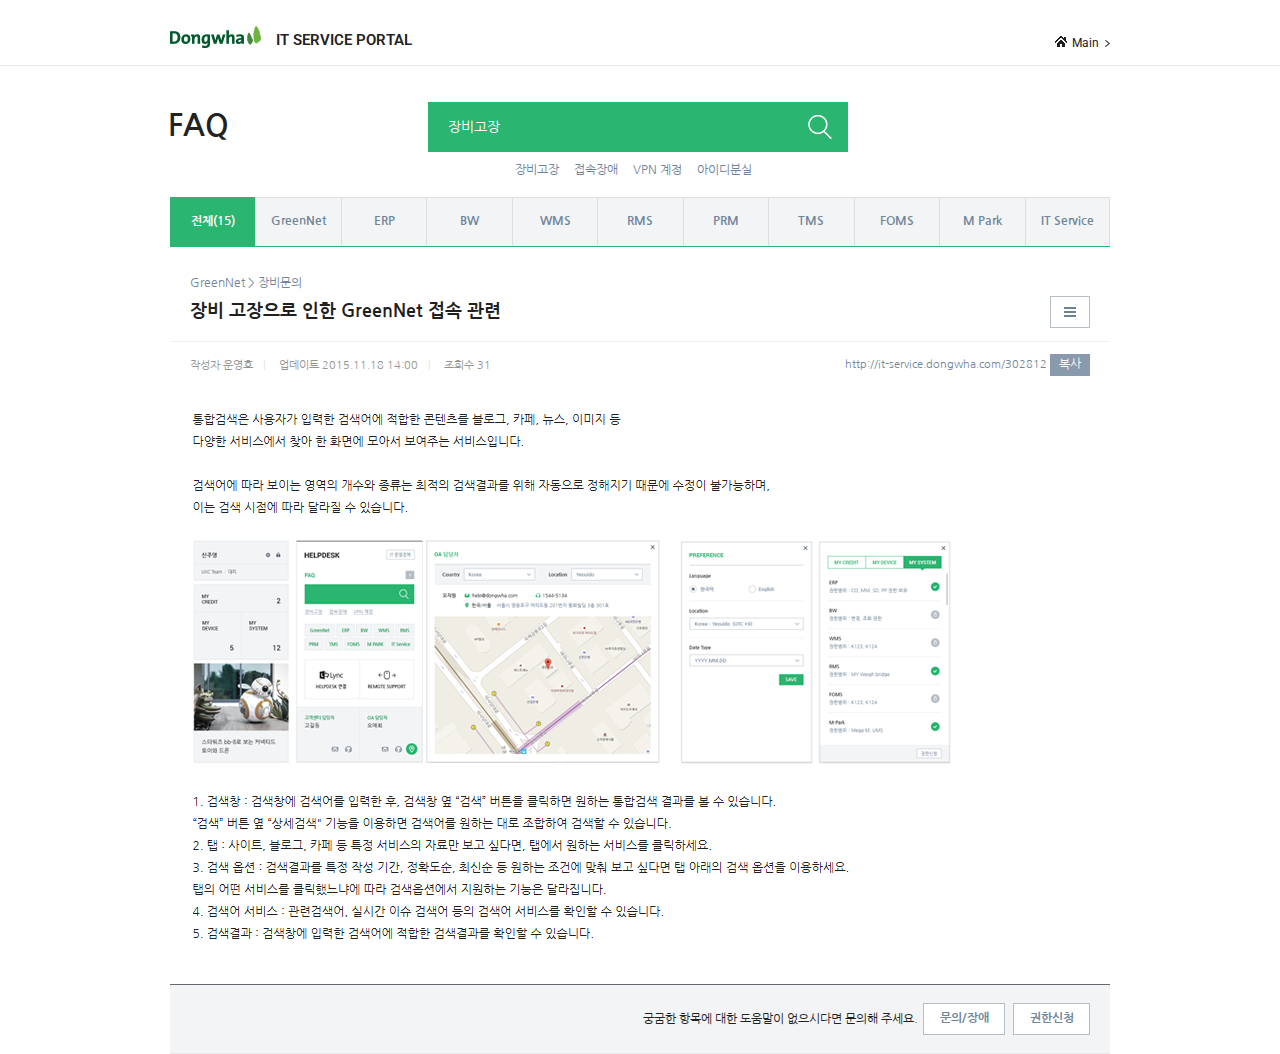
==== faq.html @ 7d15f680 "size 수정 및 마우스 이벤트 추가" ====
<!DOCTYPE html>
<html lang="ko">
<head>
    <meta charset="UTF-8">
    <meta http-equiv="X-UA-Compatible" content="IE=edge">
    <meta name="viewport" content="width=device-width, initial-scale=1.0">
    <title>FAQ</title>
    <link rel="stylesheet" href="css/reset.css">
    <link rel="stylesheet" href="css/style.css">
</head>
<body>
    <div class="header_wrap">
        <div class="header">
            <div class="header_left">
                <a href="index.html" class="logo">
                    <h1><img src="img/logo.jpg" alt="동화 로고"></h1>
                    <p class="main_tit en">IT SERVICE PORTAL</p>
                </a>
            </div>
            <a href="index.html" class="main en">Main</a>
        </div>
    </div>
    <div class="inner940 faq">
        <nav class="faq_search_wrap clearfix">
            <h2 class="fl"><a href="faq2depth.html">FAQ</a></h2>
            <div class="search_box fl">
                <input type="text" value="장비고장">
            </div>
            <ul class="keywords_wrap fl clearfix">
                <li class="fl"><a href="#">장비고장</a></li>
                <li class="fl"><a href="#">접속장애</a></li>
                <li class="fl"><a href="#">VPN 계정</a></li>
                <li class="fl"><a href="#">아이디분실</a></li>
            </ul>
        </nav>
        <ul class="tabs">
            <li class="active"><a href="#tab1">전체(15)</a></li>
            <li><a href="#tab2">GreenNet</a></li>
            <li><a href="#tab3">ERP</a></li>
            <li><a href="#tab4">BW</a></li>
            <li><a href="#tab5">WMS</a></li>
            <li><a href="#tab6">RMS</a></li>
            <li><a href="#tab7">PRM</a></li>
            <li><a href="#tab8">TMS</a></li>
            <li><a href="#tab9">FOMS</a></li>
            <li><a href="#tab10">M Park</a></li>
            <li><a href="#tab11">IT Service</a></li>
        </ul>
        <div class="contents_wrap">
            <div class="title_wrap">
                <div class="title_area">
                    <div class="title">
                        <span class="categorize">GreenNet > 장비문의</span>
                        <p>장비 고장으로 인한 GreenNet 접속 관련</p>
                    </div>
                    <div class="ham ham2"></div>
                </div>
                <div class="info_area">
                    <div class="info_right">
                        <span>작성자 운영호</span>
                        <span>업데이트 2015.11.18 14:00</span>
                        <span>조회수 31</span>
                    </div>
                    <div class="info_left">
                        <a href="#" class="url">http://it-service.dongwha.com/302812</a>
                        <span class="copy">복사</span>
                    </div>
                </div>
            </div>
            <div class="contents_area"></div>
        </div>
        <div class="faq_bottom">
            <p>궁굼한 항목에 대한 도움말이 없으시다면 문의해 주세요.</p>
            <div class="button_wrap">
                <a href="from_write.html" class="button query">문의/장애</a>
                <a href="from_write.html" class="button">권한신청</a>
            </div>
        </div>
    </div>
</body>
</html>
---- css/style.css ----
@charset "URF-8";
/* common css */
#wrap{width: 1280px;margin: 0 auto;padding: 60px 50px;}
h2{font-size: 30px;margin-left: -2px;}
h3{font-size: 14px;}
section{margin-right: 20px;}
.box{margin-top: 10px;}
.en{font-family: 'Roboto',sans-serif;}
.gray_box{background: #f2f4f6;border:1px solid #e0e3e6}
.sub_header{display: flex;justify-content: space-between;align-items: center;}
input[type="radio"],
input[type='radio']:checked{width: 19px;height: 19px;accent-color: #6c8298;}

/* header */
header{height: 60px; line-height: 34px;display: flex;}
h1{line-height: 28 px;margin: 0 15px 0 3px;}
.logo img{width: 91px;height: 22px;}
header p{font-weight: bold;}
.main_title{font-size: 18px; letter-spacing: 1.1 px;}
.main_title:after{content: '';display: inline-block;width: 1px;height: 9px;margin: 0 10px;background: #cdd1d5;}
.sub_title{font-size: 12px;color: #6c8298;}

/* section_wrap */
.section_wrap>.inner{display: flex;}
.container240{width: 240px;}
.container320{width: 320px;}
.section_wrap section:last-child{margin-right: 0;}
section .box:first-child{margin-top: 0;}

/* section1 */
.section1 .name{font-size: 13px;font-weight: bold;border-bottom: 1px solid #e4e4e4;padding: 24px 20px;}
.section1 .info{padding: 11px 20px 17px;line-height: 1.5;}
.section1 .info p{text-overflow: ellipsis;overflow: hidden;display: -webkit-box;-webkit-line-clamp: 2;-webkit-box-orient: vertical;word-break: break-word;}
.info .settings_wrap{text-align: right; margin-top: 3px;}
.info .settings_wrap span{cursor: pointer;}
.info .settings{background: url(../img/settings.png)no-repeat;display: inline-block;width: 12px;height: 12px;}
.info .security{background: url(../img/security.png)no-repeat;display: inline-block;width: 10px;height: 11px;margin-left: 15px;}

.inquiry_box{display: flex;}
.inquiry_box a{color: #fdfdfd;display: inline-block;width: 79px;border: 1px solid #6acb9b;height: 95px;background: #2ab570;text-align: center;}
.inquiry_box a:hover{background: rgba(42, 181, 112,.6);}
.inquiry_box .inquiry::before{background: url( ../img/inquiry.png)no-repeat;display: block;content: '';width: 27px;height: 29px; margin: 22px auto 15px;}
.inquiry_box .authority::before{background: url(../img/authority.png)no-repeat;display: block;content: '';width: 23px;height: 29px;margin: 22px auto 15px;}
.inquiry_box .inprove::before{background: url(../img/improve.png)no-repeat;display: block;content: '';width: 29px;height: 17px;margin: 27px auto 22px;}

.request_list{display: flex;flex-wrap: wrap;}
.request_list .list_box{width: 120px;padding: 20px;border: 1px solid #e0e3e6;}
.request_list .col1{height: 109px;background: #f2f4f6;}
.request_list .strong{font-weight: bold;font-size: 16px;}
.request_list .strong p{font-size: 10px; color: #2ab570;}
.request_list .strong .do_area {margin-top: 5px;cursor: pointer;}
.request_list .strong .do_area span{display: block;}
.request_list .strong .do_area:hover span{color: #2ab570;}
.request_list .strong .do_area span:nth-child(2){text-align: right;margin-top: 29px;}
.request_list .list_box:nth-child(1),.request_list .list_box:nth-child(3){border-right: none;}
.request_list .list_box:nth-child(2) .text_area{font-size: 13px;margin-top: 13px;line-height: 1.7;}
.request_list .list_box:nth-child(2) .text_area div{display: flex;justify-content: space-between;}
.request_list .list_box:nth-child(2) span{display: block;text-overflow: ellipsis;overflow: hidden;white-space: nowrap;}
.request_list .list_box .text_area div{cursor: pointer;}
.request_list .list_box .text_area div:hover{color: #2ab570;text-decoration: underline;}
.request_list .col2{height: 35px;padding: 13px 20px;border-top: none;cursor: pointer;}
.col2 p{color: #6c8298;position: relative;}
.col2 p::after{content: '';background: url(../img/right_arrow.png)no-repeat;width: 5px;height: 7px;display: inline-block;position: absolute;right: 0;}

.section1 .my_box_wrap .my_box{float: left;}
.section1 .my_box_wrap .my_box a{display: block; font-size: 11px;padding: 20px;}
.section1 .my_box_wrap .my_box span{display: block;}
.section1 .my_box_wrap .my_box .num{font-size: 16px;padding-top: 21px;text-align: right;}
.section1 .my_box_wrap .my_box:hover .num{color: #2ab570;}
.my_box_wrap .credit{width: 100%;height: 55px;border-bottom: 1px solid #e0e3e6;}
.section1 .my_box_wrap .credit a{display: flex;justify-content: space-between;align-items: center;}
.section1 .my_box_wrap .credit span{display: inline-block;}
.section1 .my_box_wrap .credit .num{padding-top: 0;text-align: right;}
.my_box_wrap .device,.my_box_wrap .system{width: 50%;height: 87px;}
.my_box_wrap .device{border-right: 1px solid #e0e3e6;}

/* section 2 */
.section2{width: 321px;}
.section2,.trend_box{border: 1px solid #cfd3d8;border-top: 2px solid #636970;}
.section2 .section_top{padding: 20px;}
.help_area{display: flex; justify-content: space-between;align-items: center;margin-bottom: 29px;} 
.help_area p{font-size: 18px;font-weight: 600; padding-top: 5px;}
.help_area a{color: #6c8298;border: 1px solid #b6bdc4;display: inline-block;width: 70px;height: 22px;line-height: 22px;text-align: center;}
.help_area a:hover{color: #2ab570;border-color: #2ab570;}

.section2 .sub_header{margin-bottom: 13px;}
.container320 .sub_header h3{color: #2ab570;}
.more{background: url(../img/more_btn.png)no-repeat;width: 22px;height: 21px;}
.more:hover{background: url(../img/more_btn_hover.png)no-repeat;}

.search_box{position: relative;margin-bottom: 14px;}
.search_box input{width: 278px;height: 50px;background: #2ab570;color: #fff;}
.search_box::after{background: url(../img/search_btn.png)no-repeat;content: ''; width: 24px;height: 24px;display: inline-block;position: absolute;right: 16px;top: 27%;cursor: pointer;}

.keywords_list{display: flex;flex-wrap: wrap;margin-bottom: 40px;}
.keywords_list li{height: 100%;margin-bottom: 2px; margin-right: 2px;}
.keywords_list li:hover a{border-color: #2ab570;}
.keywords_list li:nth-child(4),.keywords_list li:nth-child(8){margin-right: 0;}
.keywords_list li a{width: 66px;height: 28px; display: block;color: #2ab570;text-align: center;line-height: 28px;font-weight: 500;border: 1px solid #dee4ea;background: #f2f4f6;font-size: 12px;text-overflow: ellipsis;overflow: hidden;white-space: nowrap;}

.reomte_box{width: 276px;height: 88px;border: 1px solid #dee1e4;line-height: 31px;text-align: center;}
.mouse_area{display: flex;align-items: center;justify-content: center;padding-top: 25px;}
.mouse_area span{display: block;}
.mouse_left{background: url(../img/mouse_left.png)no-repeat;width: 10px;height: 11px;}
.mouse{background: url(../img/mouse.png)no-repeat;width: 15px;height: 21px;margin: 0 4px;}
.mouse_right{background: url(../img/mouse_right.png)no-repeat;width: 10px;height: 11px;}
.reomte_box p{font-size: 12px;}

/* manager_area */
.section_bottom{background: #f2f4f6;border-top: 1px solid #e4e4e4;display: flex;margin-top: 0;}
.section_bottom .manager_box{padding: 20px;width: 159px;line-height: 1.3;}
.section_bottom .manager_box p:nth-child(2){padding-top: 3px;}
.section_bottom .manager_box:nth-child(1){border-right: 1px solid #e4e4e4;}
.manager{color: #2ab570;font-weight: 600;}
.icon_area{padding-top: 51px;display: flex;justify-content: flex-end;align-items: center}
.icon_area p{margin-left: 18px;cursor: pointer;}
.icon_area .msg{background: url(../img/msg.png) no-repeat;display: inline-block;width: 16px;height: 12px;}
.icon_area .msg:hover{background: url(../img/msg_hover.png)no-repeat;}
.icon_area .headphone{background: url(../img/headphone.png) no-repeat;display: inline-block;width: 16px;height: 16px;}
.icon_area .headphone:hover{background: url(../img/headphone_hover.png)no-repeat;}
.icon_area .locate{background: url(../img//locate.png) no-repeat;display: inline-block;width: 13px;height: 17px;}
.icon_area .locate:hover{background: url(../img/locate_hover.png)no-repeat;}

/* section 3 */
.section3 .box{padding: 20px;}
.project_box{border: 1px solid #cfd3d8;}
.section3 .sub_header{margin-bottom: 19px;}
.trend_box .img_wrap{width: 278px; height: 165px;position: relative;overflow: hidden;margin-bottom: 17px;cursor: pointer;}
.trend_box .img_wrap>div{position: absolute;}
.trend_box .img_wrap .img_area{background: url(../img/trend_img.png) no-repeat;width: 100%;height: 100%;background-position: top 10% left 71%;background-size: inherit;}
.trend_box .img_wrap .img_content{height: 60px;width: 100%; background: rgba(0,0,0,.5);bottom: 0;padding: 15px;line-height: 1.3;}
.trend_box .img_wrap .img_content .img_category{color: #b6bdc4;}
.trend_box .img_wrap .img_content .txt{font-size: 14px;font-weight: 600; color: #fff;text-overflow: ellipsis;overflow: hidden;white-space: nowrap;}

.trend_box .news_list{display: flex;justify-content: space-between;line-height: 1;}
.trend_box .news_list:first-child{margin-bottom: 13px;}
.trend_box .news_list .category{width: 50px; color: #6c8298;}
.trend_box .news_list .content{width: 165px;}
.content{text-overflow: ellipsis;overflow: hidden;white-space: nowrap;display: block;}
.content:hover {color: #2ab570;text-decoration: underline;}
.content:hover a{color: #2ab570;text-decoration: underline;}
.date{font-size: 10px;color: #949494;letter-spacing: -.5px;display: block;}

.project_box .sub_header{margin: 2px 0 29px;}
.list_area li{margin-bottom: 25px;}
.list_area li:last-child{margin-bottom: 0px;}
.list_area li a{display: flex;justify-content: space-between;}
.project_box .list_area li a .content{width: 165px;}

/* section 4 */
.section4 .box{padding: 20px;}
.section4 .sub_header{margin-bottom: 19px; margin: 1px 0 28px;}
.section4 .download_box li a{display: flex;justify-content: space-between; align-items: center;}

/* notice_list */
.content_wrap{display: flex;position: relative;}
.notice_list li .content{max-width: 120px;margin-right: 5px;}
.notice_box .notice_list li:last-child{margin-bottom: 17px;}

/* download_box */
.section4 .download_box{padding: 20px 5px 20px 20px;}
.download_box .sub_header{padding-right: 20px;}
.download_box .sub_header .more{background: url(../img/more_plus.png)no-repeat right;}
.download_list::-webkit-scrollbar{width: 3px;background: transparent;padding-right: 5px;border-radius: 10px;}
.download_list::-webkit-scrollbar-thumb {background-color: #c4ccd4;border-radius: 10px;}
.download_list::-webkit-scrollbar-track {background-color: grey;border-radius: 10px;box-shadow: inset 0px 0px 5px white;}
.download_box .download_list{padding-right: 2px;height: 157px;overflow: auto;}
.download_box .download_list li:last-child{margin-bottom: 2px;}
.download_box .download_list li{margin-bottom: 21px;}
.download_box .download_list li .content{width: 150px;}
.download_box .download_list li .icon_wrap{margin-right: 15px;}
.preview{background: url(../img/preview.png)no-repeat;width: 11px;height: 12px;display: inline-block;}
.download{background: url(../img/dowload.png)no-repeat;width: 11px;height: 11px;display: inline-block;margin-left: 10px;}


/* faq2depth.html style */

.inner940{font-size: 12px;max-width: 940px;margin: 0 auto;}
.inner940 section{margin: 11px 0 30px;}
.header_wrap{border-bottom: 1px solid #e9e9e9;}
.header{height: 65px;width: 940px;margin: 0 auto; font-size: 12px;display: flex;justify-content: space-between;line-height: 76px;}
.header_left>a{display: flex;padding-top: 2px;}
.header h1{margin:0 15px 0 0;line-height: 68px;}
.header h1 a{display: inline-block; height: 100%;}
.header .main_tit{font-size: 15px;font-weight: 600;}
.header .main{cursor: pointer;padding-top: 5px;}
.header .main::before{content: '';background: url(../img/home.png) no-repeat;width: 12px;height: 11px;display: inline-block;margin-right: 5px;}
.header .main::after{content: '';background: url(../img/faq_right.png)no-repeat;display: inline-block;width: 5px;height: 7px;margin-left: 6px;}

/* nav */
.faq_search_wrap{height: 120px; line-height: 120px;}
.faq_search_wrap h2{width: 260px;}
.faq_search_wrap .search_box{text-align: center;margin-bottom: 0;position: relative;}
.faq_search_wrap .search_box input{width: 420px;padding: 0 10px 0 20px ;}
.faq_search_wrap .search_box::after{top: 41%;right: 16px;}
.faq_search_wrap .keywords_wrap {position: relative;right: 37%;top: 98px;}
.faq_search_wrap .keywords_wrap li{line-height: 1;margin-left: 15px;}
.faq_search_wrap .keywords_wrap li a{color: #6c8298;}
.faq_search_wrap .keywords_wrap li a:hover{text-decoration: underline;}

/* tabs */
.tabs{display: flex;margin-top: 10px;border-bottom: 1px solid #2ab570}
.tabs li {flex:1;line-height: 47px;}
.tabs a {display: block;text-align: center;color: #70859a;font-weight: 600;border: 1px solid #dcdee1;border-bottom-color: transparent;border-right: none; background: #f2f4f6}
.tabs a:hover{background: rgba(42, 181, 112,.6);color: #fff;}
.tabs li:last-child a{border-right: 1px solid #dcdee1;}
.tabs li.active a{background: #2ab570;color: #fff;border-color: #2ab570;}
/* .tabs li.active {color: #fff;} */

.tab_list{display: flex;flex-wrap: wrap;padding: 14px 10px 11px 20px; border-bottom: 1px solid #2ab570;}
.tab_list li{width: 182px;line-height: 2.6 ;}
.tab_list li a{color: #70859a;font-weight: 600;padding-left: 15px;}
.tab_list li:nth-child(1) a,.tab_list li:nth-child(6) a{padding-left: 0;}
.tab_list li a:hover span{color: #2ab570;}

/* tbl_list */
.tbl_list_area{margin-top: 20px;}
.tbl_list_area .article_list li{border-bottom: 1px solid #e9e9e9;}
.article_list li {display: flex;padding: 14px 20px;}
.categorize{width: 24%; color: #70859a;text-overflow: ellipsis;overflow: hidden;white-space: nowrap;}
.article_tit{width: 70%;text-overflow: ellipsis;overflow: hidden;white-space: nowrap;}
.article_tit:hover{color: #2ab570;text-decoration: underline;}

/* pagination */
.pagination{display: flex;margin-top: 28px;justify-content: center;line-height: 28px;text-align: center; }
.pagination .btn{width: 34px;height: 33px;border: 1px solid #d6dbe0;cursor: pointer;}
.pagination .page_list .btn:hover{background: #899aac; color: #fff;border-color: #899aac;}
.pagination .prev_area{display: flex;}
.btn_first{background: url(../img/go_to_first.png)no-repeat;width: 11px;height: 10px;display: block;background-position: center;}
.btn_first:hover{background: url(../img/go_to_first_hover.png)no-repeat;background-position: center;border-color: #899aac;background-color: #899aac;}
.btn_prev{background: url(../img/prev_btn.png)no-repeat;width: 6px;height: 10px;display: block;background-position: center;}
.btn_prev:hover{background: url(../img/prev_btn_hover.png)no-repeat;background-position: center;border-color: #899aac;background-color: #899aac;}
.btn_next{background: url(../img/next_btn.png)no-repeat;width: 6px;height: 10px;display: block;background-position: center;}
.btn_next:hover{background: url(../img/next_btn_hover.png)no-repeat;background-position: center;border-color: #899aac;background-color: #899aac;}
.btn_last{background: url(../img/go_to_end.png)no-repeat;width: 11px;height: 10px;display: block;background-position: center;}
.btn_last:hover{background: url(../img/go_to_end_hover.png)no-repeat;background-color: #899aac;background-position: center;border-color: #899aac;}
.pagination .page_list{display: flex;margin: 0 9px;}
.pagination .next_area{display: flex;}

/* FAQ style */
.faq .tabs{margin-top: 11px;}
.contents_wrap{margin-top: 5px;}
.title_wrap{height: 132px;margin-top: 5px;}
.title_area{display: flex;justify-content: space-between;;border-bottom: 1px solid #eff0f0;padding: 20px 20px 13px;align-items: center;}
.title_area .title {line-height: 1.8;}
.title_area .title .categorize{width: auto;}
.title_area .title p{font-size: 18px;font-weight: 600;text-overflow: ellipsis;overflow: hidden;white-space: nowrap;width: 850px;}
.title_area .ham2{border: 1px solid #b6bdc4; padding: 15px 19px; background-position: center;cursor: pointer;margin-top: 24px;}
.title_area .ham2:hover{border-color: #2ab570;}
.info_area{padding: 10px 20px 16px;display: flex;justify-content: space-between;}
.faq .info_area{padding: 12px 20px 15px;align-items: center;}
.info_area .info_right span{color: #949494; font-size: 11px;}
.info_area .info_right span:after{content: '|'; display: inline-block;margin: 0 10px;color: #dfdfdf;}
.info_area .info_right span:last-child::after{content: '';}
.info_left .url{font-size: 11px;color: #70859a;}
.info_left .copy{width: 40px;height: 22px;background: #899aac;color: #fff;display: inline-block;text-align: center;line-height: 20px;cursor: pointer;}

.contents_area{height: 568px;background: url(../img/faq_content.png)no-repeat;margin: 22px 20px 10px;background-position: left 10%;}

.faq_bottom{height: 70px;border-top: 1px solid #636970;border-bottom: 1px solid #e8e9ea;background: #f2f4f6;display: flex;justify-content: flex-end;padding: 20px;align-items: center;}
.faq_bottom .button_wrap .button{width: 75px;height: 30px;border: 1px solid #b6bdc4;display: inline-block;color: #70859a;text-align: center;line-height: 28px;background: #fff;cursor: pointer;margin-left: 5px;font-weight: 600;}
.faq_bottom .button_wrap .query{width: 80px;}

/* IT Trends style css */
h2.it_trend{margin-top: 22px; padding: 19px 0;}

.it_tabs{display: block;}
.it_tabs li a{width: 123px;}

/* it_search_wrap */
.it_search_wrap{height: 50px; padding: 10px 20px;align-items: center;border-bottom: 1px solid #d3d9e0;}
.it_search_wrap .radio_btn_wrap{display: flex;align-items: center;line-height: 28px;}
.radio_btn_wrap .radio_btn{margin-right: 20px;}
.radio_btn_wrap .radio_btn label{vertical-align: middle;}

.it_search{position: relative;}
.it_search input{width: 259px; height: 29px;border: 1px solid #b6bdc4;}
.it_search::after{content: '';display: block;background: url(../img/trend_search.png) no-repeat;width: 16px;height: 16px;position: absolute;top: 7px;right: 12px;cursor: pointer;} 
.trend_contents_wrap .trend_list_wrap li {border-bottom: 1px solid #e9e9e9;}
.trend_contents_wrap .trend_list_wrap li:hover{background: #eee;}
.trend_list_wrap li a{display: flex;padding: 30px 20px;}
.trend_list_wrap li a .img_area{width: 200px;height: 140px;overflow: hidden;margin-right: 27px;}
.trend_list_wrap li a .img_area .img{width: 294px;height: 194px;}
.trend_list_wrap li:nth-child(1) a .img_area .img{background: url(../img/trend_listimg1.png)no-repeat top -33px left -45px;}
.trend_list_wrap li:nth-child(2) a .img_area .img{background: url(../img/trend_listimg2.png)no-repeat top -33px left -45px;}
.trend_list_wrap li:nth-child(3) a .img_area .img{background: url(../img/trend_listimg3.png)no-repeat top -4px left -3px;}
.trend_list_wrap li:nth-child(4) a .img_area .img{background: url(../img/trend_listimg4.png)no-repeat top -89px left -68px;}
.trend_list_wrap li:nth-child(5) a .img_area .img{background: url(../img/trend_listimg5.png)no-repeat top -4px left -41px;}

.text_wrap{line-height: 1.8;}
.trend_tit_wrap{display: flex;align-items: center;}
.trend_tit{font-size: 18px;font-weight: 600;max-width: 600px;text-overflow: ellipsis;overflow: hidden;white-space: nowrap;}
.text_wrap  .sub_num{font-size: 12px;font-weight: 600;color: #2ab570;}
.trend_tit_info{color: #949494;}
.trend_tit_info span::after{content: '|';margin: 0 10px;}

.text_bottom{margin-top: 15px;width: 650px;}
.text_bottom p{text-overflow: ellipsis;overflow: hidden;display: -webkit-box;-webkit-line-clamp: 2;-webkit-box-orient: vertical;word-break: break-word;}
.text_bottom p:last-child{margin-top: 9px;}

.it_trend_wrap .pagination{margin-bottom: 30px;}

/* trend_layerpop style */

/* trend_btn */
.trend_btn{display: flex;padding: 27px 0 2px; margin-right: -1px;}
.trend_btn .btn{width: 40px;height: 30px;border: 1px solid #b6bdc4;display: inline-block;line-height: 30px;cursor: pointer;}
.trend_btn .btn:hover{border-color: #2ab570;}
.trend_btn .write{background: url(../img/write_icon.png)no-repeat center;}
.trend_btn .write:hover{background: url(../img/write_icon_hover.png) no-repeat center;}
.trend_btn .prev_next_btn{margin: 0 5px;display: flex;}
.trend_btn .prev_next_btn .prev{background: url(../img/prev_btn.png)no-repeat center;}
.trend_btn .prev_next_btn .prev:hover{background: url(../img/prev_btn_hover_green.png)no-repeat center;z-index: 5;}
 .trend_btn .prev_next_btn .next{background: url(../img/next_btn.png)no-repeat center;margin-left: -1px;}
 .trend_btn .prev_next_btn .next:hover{background: url(../img/next_btn_hover_green.png)cover center;}
.ham{background: url(../img/ham_btn.png)no-repeat center;width: 40px; height: 30px;}
.ham:hover{background: url(../img/ham_hover.png)no-repeat center;}

.trend_title_wrap .info_area{display: inline-block;}
.trend_title_wrap .info_area span:after{margin: 0 5px;letter-spacing: -.3px;}

.trends_contents_wrap{margin-top: 10px; padding: 20px 20px 10px;}
.trends_contents_wrap img{width: 641px;height: 424px;}
.trends_contents_wrap p{margin-top: 25px; line-height: 1.7;}
.trends_contents_wrap .trend_tit_info{display: inline-block;}

.trends_contents_wrap .contents_bottom{margin-top: 25px;display: flex;justify-content: space-between;border-bottom: 1px solid #d3d9e0;padding-bottom: 10px;}
.trends_contents_wrap .contents_bottom .btn{height: 30px; line-height: 30px;text-align: center;display: inline-block;}
.contents_bottom .left_btn span{width: 65px;border: 1px solid #dadee1;}
.contents_bottom .left_btn .comments{margin-right: 5px;}
.contents_bottom .left_btn .comments::before{content: '';background: url(../img/comment_icon.png)no-repeat;width: 16px;height: 13px;display: inline-block;vertical-align: middle;margin-right: 5px;}
.contents_bottom .left_btn .like::before{content: '';background: url(../img/heart.png)no-repeat;width: 15px;height: 12px;display: inline-block;margin-right: 5px;vertical-align: middle;}
.contents_bottom .right_btn{display: flex;position: relative;}
.contents_bottom .right_btn .btn{width: 40px;border: 1px solid #b6bdc4;margin-left: 5px;cursor: pointer;}
.contents_bottom .right_btn .btn:hover{border-color: #2ab570;color: #2ab570;}
.contents_bottom .right_btn .copy{background: url(../img/copy.png) no-repeat;background-position: center;}
.contents_bottom .right_btn .copy:hover{background: url(../img/copy_hover.png) no-repeat;background-position: center;}
.contents_bottom .right_btn .copy_popup{position: relative;}
.contents_bottom .right_btn .copy_popup:hover .balloon{display: block;}

/* copy_pop open */
.contents_bottom .right_btn .popup_overlay{visibility: hidden; width: 348px;height: 148px;background: #f2f4f6;border: 1px solid #afb5bb;position: absolute;bottom: 45px;right: 0px;padding: 20px;}
.contents_bottom .right_btn .popup_overlay::after{position: absolute;border-top: 7px solid #f2f4f6;border-left: 7px solid transparent; border-right: 7px solid transparent; border-bottom: 0px solid transparent;content: "";top: 146px;left: 232px;}
.contents_bottom .right_btn .popup_overlay::before{position: absolute;border-top: 7px solid #afb5bb;border-left: 7px solid transparent; border-right: 7px solid transparent; border-bottom: 0px solid transparent;content: "";top: 147px;left: 232px;}
.contents_bottom .right_btn .popup_overlay.active{visibility: visible;}
.contents_bottom .right_btn .popup_content{visibility: hidden;}
.contents_bottom .right_btn .popup_content.active{visibility: visible;}
.contents_bottom .right_btn .popup_overlay select{width: 308px;height: 30px;border-color: #b6bdc4;margin-bottom: 10px;font-size: 12px; color: #6c8298;} 
.contents_bottom .right_btn .popup_overlay .button_wrap{text-align: right;}
.contents_bottom .right_btn .popup_overlay .button{width: 60px;height: 26px;margin-left: 5px;color: #fff;display: inline-block;line-height: 26px;text-align: center;cursor: pointer;}
.cancel{background: #c2c8ce;}
.save{background: #2ab570;}

.comments_wrap .comment{padding: 20px 0 18px;border-bottom: 1px solid #eff0f0;}
.comment .comment_top{display: flex;align-items: center;}
.comment .comment_top span{margin-right: 5px;}
.comment .comment_top span.date{margin-right: 15px;letter-spacing: -.1px;font-size: 12px;}
.comment .comment_top span.comment_cancel{background: url(../img/close.png)no-repeat;width: 12px;height: 12px;margin-top: 1px;cursor:pointer;}
.comment .comment_bottom p{margin-top: 5px;}

.writing_area{background: #f2f4f6;border-bottom: 1px solid #636970;padding: 26px 20px;display: flex;align-items: center;}
.writing_area textarea{width: 757px;height: 74px;border: 1px solid #c9c9c9;}
.writing_area .name{margin-top: 0;padding-right: 18px;}
.writing_area .save_btn{width: 85px;height: 80px;background: #899aac;color: #fff;font-weight: 600;text-align: center;line-height: 80px;cursor: pointer;}

.trend_btn2{justify-content: flex-end;padding-top: 13px;margin: 0 20px 30px 0;}
.trend_btn2 .ham{margin-top: 0;}

/* From_Write FAQ */
.head_title{padding: 45px 0 25px;}

.category_box{padding: 20px 20px 18px;background: #f2f4f6;border-top: 1px solid #2ab570;border-bottom: 1px solid #e9e9e9;display: flex;justify-content: space-between;align-items: center;}
.category_box .select_area{display: flex;}
.category_box .select_box{width: 200px;height: 30px; color: #6c8298;border-color: #b6bdc4;}
.category_box .select_box.greennet{margin-right: 3px;}

.category_box .lang_area{margin-left: -20px;}
.category_box .lang_area .ko{margin-right: 32px;}

.category_box .add_category{border: 1px solid #b6bdc4;}
.category_box .category{width: 180px;height: 30px;border-right: 1px solid #b6bdc4;}
.category_box .more_btn{background: url(../img/more_plus.png)no-repeat;display: inline-block;width: 39px;height: 30px;vertical-align: middle;background-color: #fff;background-position: center;margin-left: -3px;cursor: pointer;}

.faq_contents_wrap{padding: 20px 20px 0;border-bottom: 1px solid #eff0f0;}
.faq_contents_wrap .contents_tit{height: 50px;border: 1px solid #d3d7da;line-height: 50px;padding: 0 20px;margin-bottom: 10px;}
.faq_contents_wrap .contents_tit p{font-size: 18px;}
.faq_contents_wrap .contents_txt{height: 448px;border: 1px solid #d3d7da;padding: 25px 20px;line-height: 1.7;}

.contents_bottom{padding: 20px 0;display: flex; align-items: center;}
.contents_bottom .upload_file_area{margin-right: 99px; display: flex;}
.upload_file_area input{background: #f2f4f6;border: 1px solid #d3d7da;border-right: none;}
.upload_file_area .folder_btn{background: url(../img/folder.png)no-repeat;display: inline-block;width: 40px;height: 30px;border: 1px solid #b6bdc4;background-position: center;cursor: pointer;}
.contents_bottom .upload_file_area input{width: 339px;height: 30px;}
.checkbox_area input[type="checkbox"]{width: 18px;height: 18px;cursor: pointer;vertical-align: middle;}
.checkbox_area input[type="checkbox"]:checked{background: #6c8298;}
.checkbox_area label{margin-right: 20px;}

.btn_wrap{margin: 20px;text-align: center;}
.btn_wrap .btn{display: inline-block;text-align: center;width: 100px;height: 40px;color: #fff;text-align: center;line-height: 40px;cursor: pointer;}
.btn_wrap .cancel{margin-right: 10px;}

/* IT Policy Stlye CSS */
.itpolicy_wrap h2{padding-bottom: 15px;}
.policy_contents_wrap{padding: 20px;border-bottom: 1px solid #636970;margin-bottom: 20px;}
.policy_contents_wrap h4{font-size: 18px;padding: 10px 0 30px;}
.policy_content{padding-bottom: 18px;}

/* Software Download CSS */
.software_download_wrap h2{padding-bottom: 15px;}
.software_download_contents{padding: 30px 20px 5px;line-height: 1.8;border-bottom: 1px solid #636970;}
.software_download_contents p{padding-top: 10px;}

.download_link span{color: #2ab570;cursor: pointer;display: inline-block;margin: 35px 0 27px;}
.download_link span:hover{text-decoration: underline;}
.download_link span:before{background: url(../img/dowload_hover.png)no-repeat;display: inline-block;width: 11px;height: 11px;content: "";margin-right: 8px;vertical-align: middle;}

.edit_btn_wrap{text-align: right;}
.edit_btn_wrap .btn{width: 40px;height: 32px;border: 1px solid #b6bdc4;display: inline-block;cursor: pointer;}
.edit_btn_wrap .edit{background: url(../img/edit_icon.png) no-repeat;background-position: center; display: inline-block;margin-right: 3px;}
.edit_btn_wrap .edit:hover{background: url(../img/edit_icon_hover.png)no-repeat center;border-color: #2ab570;}
.edit_btn_wrap .close{background: url(../img/close_icon.png)no-repeat;display: inline-block;background-position: center;}
.edit_btn_wrap .close:hover{background: url(../img/close_icon_hover.png)no-repeat center;border-color: #2ab570;}
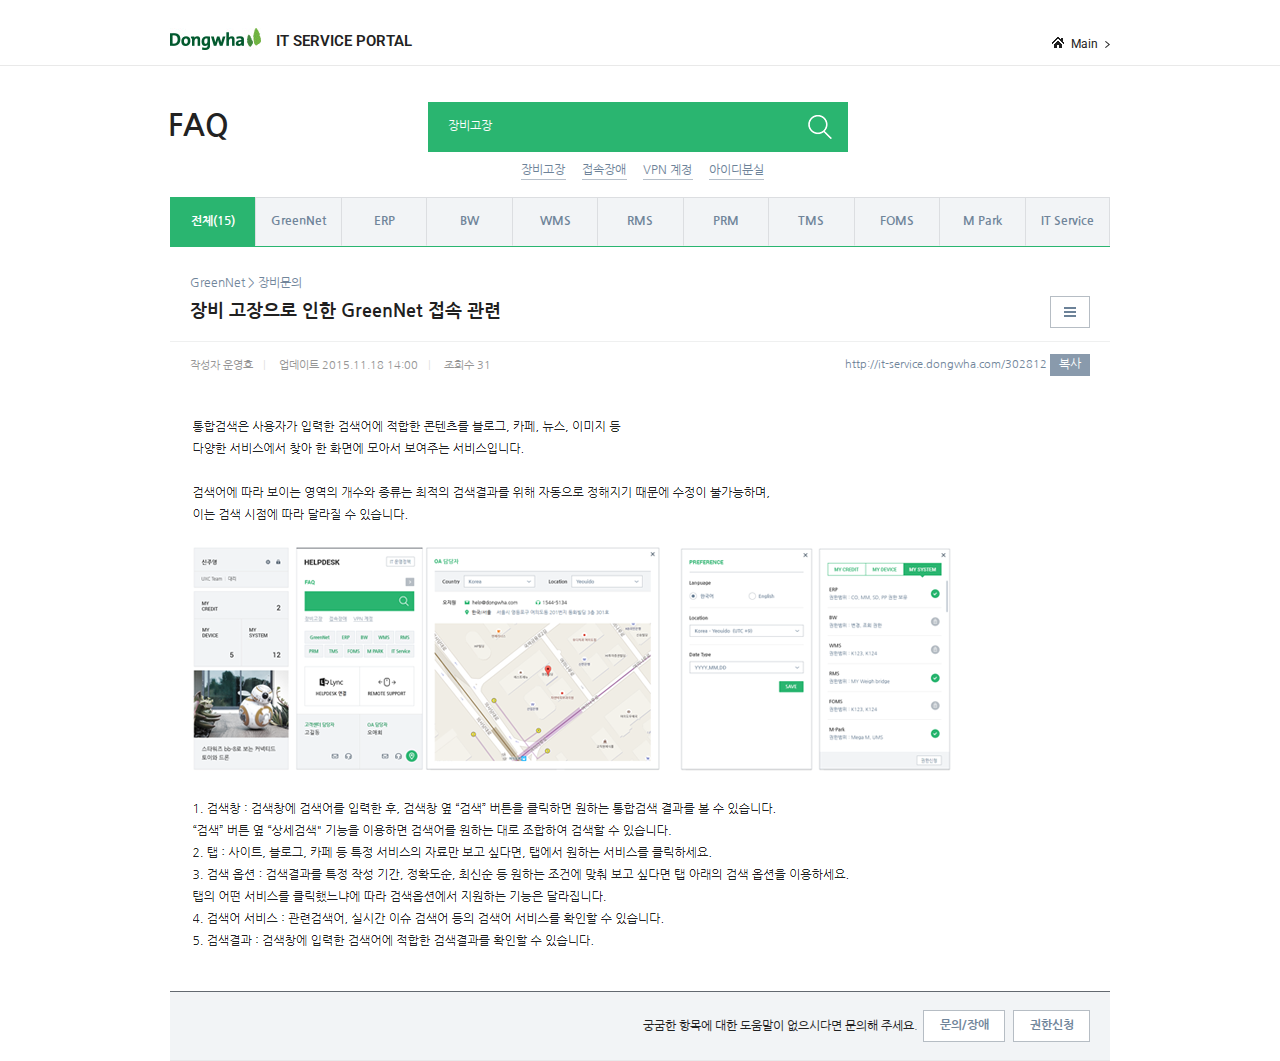
==== commit d7b254bd: "사이즈 수정 및 라디오, 체크박스 수정" ====
--- a/faq.html
+++ b/faq.html
@@ -25,13 +25,13 @@
             <h2 class="fl"><a href="faq2depth.html">FAQ</a></h2>
             <div class="search_box fl">
                 <input type="text" value="장비고장">
+                <ul class="keywords_wrap fl clearfix">
+                    <li class="fl"><a href="#">장비고장</a></li>
+                    <li class="fl"><a href="#">접속장애</a></li>
+                    <li class="fl"><a href="#">VPN 계정</a></li>
+                    <li class="fl"><a href="#">아이디분실</a></li>
+                </ul>
             </div>
-            <ul class="keywords_wrap fl clearfix">
-                <li class="fl"><a href="#">장비고장</a></li>
-                <li class="fl"><a href="#">접속장애</a></li>
-                <li class="fl"><a href="#">VPN 계정</a></li>
-                <li class="fl"><a href="#">아이디분실</a></li>
-            </ul>
         </nav>
         <ul class="tabs">
             <li class="active"><a href="#tab1">전체(15)</a></li>
--- a/css/style.css
+++ b/css/style.css
@@ -8,15 +8,17 @@
 .en{font-family: 'Roboto',sans-serif;}
 .gray_box{background: #f2f4f6;border:1px solid #e0e3e6}
 .sub_header{display: flex;justify-content: space-between;align-items: center;}
+input[type="text"]{padding: 10px;font-size: 12px;}
 input[type="radio"],
 input[type='radio']:checked{width: 19px;height: 19px;accent-color: #6c8298;}
+textarea{padding: 10px;font-size: 12px;line-height: 1.7;}
 
 /* header */
 header{height: 60px; line-height: 34px;display: flex;}
-h1{line-height: 28 px;margin: 0 15px 0 3px;}
+h1{line-height: 27px;margin: 0 0px 0 3px;}
 .logo img{width: 91px;height: 22px;}
 header p{font-weight: bold;}
-.main_title{font-size: 18px; letter-spacing: 1.1 px;}
+h1 a .main_title{font-size: 18px; letter-spacing: 1.1 px;padding-left: 15px;}
 .main_title:after{content: '';display: inline-block;width: 1px;height: 9px;margin: 0 10px;background: #cdd1d5;}
 .sub_title{font-size: 12px;color: #6c8298;}
 
@@ -37,9 +39,10 @@
 .info .security{background: url(../img/security.png)no-repeat;display: inline-block;width: 10px;height: 11px;margin-left: 15px;}
 
 .inquiry_box{display: flex;}
-.inquiry_box a{color: #fdfdfd;display: inline-block;width: 79px;border: 1px solid #6acb9b;height: 95px;background: #2ab570;text-align: center;}
+.inquiry_box a{color: #fdfdfd;display: inline-block;width: 79px;height: 95px;background: #2ab570;text-align: center;border: 1px solid transparent;}
 .inquiry_box a:hover{background: rgba(42, 181, 112,.6);}
 .inquiry_box .inquiry::before{background: url( ../img/inquiry.png)no-repeat;display: block;content: '';width: 27px;height: 29px; margin: 22px auto 15px;}
+.inquiry_box .authority{border-left: 1px solid #6acb9b;border-right: 1px solid #6acb9b;}
 .inquiry_box .authority::before{background: url(../img/authority.png)no-repeat;display: block;content: '';width: 23px;height: 29px;margin: 22px auto 15px;}
 .inquiry_box .inprove::before{background: url(../img/improve.png)no-repeat;display: block;content: '';width: 29px;height: 17px;margin: 27px auto 22px;}
 
@@ -60,13 +63,16 @@
 .request_list .list_box .text_area div:hover{color: #2ab570;text-decoration: underline;}
 .request_list .col2{height: 35px;padding: 13px 20px;border-top: none;cursor: pointer;}
 .col2 p{color: #6c8298;position: relative;}
+.col2:hover p{color: #2ab570;}
 .col2 p::after{content: '';background: url(../img/right_arrow.png)no-repeat;width: 5px;height: 7px;display: inline-block;position: absolute;right: 0;}
+.col2:hover p::after{background-image: url(../img/right_arrow_hover.png);;display: inline-block;}
 
 .section1 .my_box_wrap .my_box{float: left;}
 .section1 .my_box_wrap .my_box a{display: block; font-size: 11px;padding: 20px;}
 .section1 .my_box_wrap .my_box span{display: block;}
+.section1 .my_box_wrap .my_box span.en{font-weight: bold;}
 .section1 .my_box_wrap .my_box .num{font-size: 16px;padding-top: 21px;text-align: right;}
-.section1 .my_box_wrap .my_box:hover .num{color: #2ab570;}
+.section1 .my_box_wrap .my_box:hover a span{color: #2ab570;}
 .my_box_wrap .credit{width: 100%;height: 55px;border-bottom: 1px solid #e0e3e6;}
 .section1 .my_box_wrap .credit a{display: flex;justify-content: space-between;align-items: center;}
 .section1 .my_box_wrap .credit span{display: inline-block;}
@@ -109,10 +115,10 @@
 /* manager_area */
 .section_bottom{background: #f2f4f6;border-top: 1px solid #e4e4e4;display: flex;margin-top: 0;}
 .section_bottom .manager_box{padding: 20px;width: 159px;line-height: 1.3;}
-.section_bottom .manager_box p:nth-child(2){padding-top: 3px;}
+.section_bottom .manager_box .name{padding-top: 3px;font-size: 13px;}
 .section_bottom .manager_box:nth-child(1){border-right: 1px solid #e4e4e4;}
 .manager{color: #2ab570;font-weight: 600;}
-.icon_area{padding-top: 51px;display: flex;justify-content: flex-end;align-items: center}
+.icon_area{padding-top: 52px;display: flex;justify-content: flex-end;align-items: center}
 .icon_area p{margin-left: 18px;cursor: pointer;}
 .icon_area .msg{background: url(../img/msg.png) no-repeat;display: inline-block;width: 16px;height: 12px;}
 .icon_area .msg:hover{background: url(../img/msg_hover.png)no-repeat;}
@@ -124,8 +130,9 @@
 /* section 3 */
 .section3 .box{padding: 20px;}
 .project_box{border: 1px solid #cfd3d8;}
-.section3 .sub_header{margin-bottom: 19px;}
+.section3 .sub_header{margin: 0px 0 19px;}
 .trend_box .img_wrap{width: 278px; height: 165px;position: relative;overflow: hidden;margin-bottom: 17px;cursor: pointer;}
+.trend_box .img_wrap:hover .img_content .txt{color: #2ab570;text-decoration: underline;}
 .trend_box .img_wrap>div{position: absolute;}
 .trend_box .img_wrap .img_area{background: url(../img/trend_img.png) no-repeat;width: 100%;height: 100%;background-position: top 10% left 71%;background-size: inherit;}
 .trend_box .img_wrap .img_content{height: 60px;width: 100%; background: rgba(0,0,0,.5);bottom: 0;padding: 15px;line-height: 1.3;}
@@ -141,26 +148,30 @@
 .content:hover a{color: #2ab570;text-decoration: underline;}
 .date{font-size: 10px;color: #949494;letter-spacing: -.5px;display: block;}
 
-.project_box .sub_header{margin: 2px 0 29px;}
+.project_box .sub_header{margin: 4px 0 22px;}
+.list_area{padding-bottom: 8px;}
 .list_area li{margin-bottom: 25px;}
 .list_area li:last-child{margin-bottom: 0px;}
 .list_area li a{display: flex;justify-content: space-between;}
 .project_box .list_area li a .content{width: 165px;}
 
 /* section 4 */
-.section4 .box{padding: 20px;}
-.section4 .sub_header{margin-bottom: 19px; margin: 1px 0 28px;}
+.section4 .box{padding: 20px 20px 19px;}
+.section4 .sub_header{margin-bottom: 19px; margin: 1px 0 29px;}
 .section4 .download_box li a{display: flex;justify-content: space-between; align-items: center;}
 
 /* notice_list */
 .content_wrap{display: flex;position: relative;}
 .notice_list li .content{max-width: 120px;margin-right: 5px;}
 .notice_box .notice_list li:last-child{margin-bottom: 17px;}
+.section4 .notice_list {padding-bottom: 1px;}
+.section4 .notice_list li {margin-bottom: 25px;}
 
 /* download_box */
 .section4 .download_box{padding: 20px 5px 20px 20px;}
 .download_box .sub_header{padding-right: 20px;}
 .download_box .sub_header .more{background: url(../img/more_plus.png)no-repeat right;}
+.download_box .sub_header .more:hover{background-image: url(../img/more_plus_hover.png);}
 .download_list::-webkit-scrollbar{width: 3px;background: transparent;padding-right: 5px;border-radius: 10px;}
 .download_list::-webkit-scrollbar-thumb {background-color: #c4ccd4;border-radius: 10px;}
 .download_list::-webkit-scrollbar-track {background-color: grey;border-radius: 10px;box-shadow: inset 0px 0px 5px white;}
@@ -170,7 +181,9 @@
 .download_box .download_list li .content{width: 150px;}
 .download_box .download_list li .icon_wrap{margin-right: 15px;}
 .preview{background: url(../img/preview.png)no-repeat;width: 11px;height: 12px;display: inline-block;}
+.preview:hover{background: url(../img/preview_hover.png)no-repeat;}
 .download{background: url(../img/dowload.png)no-repeat;width: 11px;height: 11px;display: inline-block;margin-left: 10px;}
+.download:hover{background: url(../img/dowload_hover.png)no-repeat;}
 
 
 /* faq2depth.html style */
@@ -178,14 +191,15 @@
 .inner940{font-size: 12px;max-width: 940px;margin: 0 auto;}
 .inner940 section{margin: 11px 0 30px;}
 .header_wrap{border-bottom: 1px solid #e9e9e9;}
-.header{height: 65px;width: 940px;margin: 0 auto; font-size: 12px;display: flex;justify-content: space-between;line-height: 76px;}
-.header_left>a{display: flex;padding-top: 2px;}
-.header h1{margin:0 15px 0 0;line-height: 68px;}
+.header{height: 65px;width: 940px;margin: 0 auto; font-size: 12px;display: flex;justify-content: space-between;line-height: 63px;}
+.header_left>a{display: flex;padding-top: 2px;line-height: 47px;}
+.header h1{margin:0 15px 0 0;line-height: 3px;padding: 26px 0 15px;}
 .header h1 a{display: inline-block; height: 100%;}
-.header .main_tit{font-size: 15px;font-weight: 600;}
-.header .main{cursor: pointer;padding-top: 5px;}
-.header .main::before{content: '';background: url(../img/home.png) no-repeat;width: 12px;height: 11px;display: inline-block;margin-right: 5px;}
-.header .main::after{content: '';background: url(../img/faq_right.png)no-repeat;display: inline-block;width: 5px;height: 7px;margin-left: 6px;}
+.header .main_tit{font-size: 15px;font-weight: 600;padding: 16px 0 2px;}
+.header .main{cursor: pointer;padding-top: 5px;padding: 13px 0 9px;}
+.header .main::before{content: '';background: url(../img/home.png) no-repeat;width: 12px;height: 11px;display: inline-block;margin-right: 7px;}
+.header .main:hover::before{background-image: url(../img/home.jpg);}
+.header .main::after{content: '';background: url(../img/faq_right.png)no-repeat;display: inline-block;width: 5px;height: 7px;margin-left: 7px;}
 
 /* nav */
 .faq_search_wrap{height: 120px; line-height: 120px;}
@@ -193,10 +207,13 @@
 .faq_search_wrap .search_box{text-align: center;margin-bottom: 0;position: relative;}
 .faq_search_wrap .search_box input{width: 420px;padding: 0 10px 0 20px ;}
 .faq_search_wrap .search_box::after{top: 41%;right: 16px;}
-.faq_search_wrap .keywords_wrap {position: relative;right: 37%;top: 98px;}
-.faq_search_wrap .keywords_wrap li{line-height: 1;margin-left: 15px;}
-.faq_search_wrap .keywords_wrap li a{color: #6c8298;}
-.faq_search_wrap .keywords_wrap li a:hover{text-decoration: underline;}
+.faq_search_wrap .keywords_wrap {position: absolute;right: 20%;top: 98px;}
+.faq_search_wrap .keywords_wrap li{line-height: 1;margin-left: 17px;}
+.faq_search_wrap .keywords_wrap li:first-of-type{margin-left: 0px;}
+.faq_search_wrap .keywords_wrap li a{color: #6c8298;position: relative;}
+.faq_search_wrap .keywords_wrap li a:after{content: '';width: 45px;height: 1px;background: #b7c0ca;position: absolute;top: 15px;left: 0;}
+.faq_search_wrap .keywords_wrap li:nth-child(3) a:after{width: 50px;}
+.faq_search_wrap .keywords_wrap li:nth-child(4) a:after{width: 55px;}
 
 /* tabs */
 .tabs{display: flex;margin-top: 10px;border-bottom: 1px solid #2ab570}
@@ -208,13 +225,13 @@
 /* .tabs li.active {color: #fff;} */
 
 .tab_list{display: flex;flex-wrap: wrap;padding: 14px 10px 11px 20px; border-bottom: 1px solid #2ab570;}
-.tab_list li{width: 182px;line-height: 2.6 ;}
+.tab_list li{width: 182px;line-height: 2.65;}
 .tab_list li a{color: #70859a;font-weight: 600;padding-left: 15px;}
 .tab_list li:nth-child(1) a,.tab_list li:nth-child(6) a{padding-left: 0;}
 .tab_list li a:hover span{color: #2ab570;}
 
 /* tbl_list */
-.tbl_list_area{margin-top: 20px;}
+.tbl_list_area{margin-top: 18px;}
 .tbl_list_area .article_list li{border-bottom: 1px solid #e9e9e9;}
 .article_list li {display: flex;padding: 14px 20px;}
 .categorize{width: 24%; color: #70859a;text-overflow: ellipsis;overflow: hidden;white-space: nowrap;}
@@ -223,7 +240,7 @@
 
 /* pagination */
 .pagination{display: flex;margin-top: 28px;justify-content: center;line-height: 28px;text-align: center; }
-.pagination .btn{width: 34px;height: 33px;border: 1px solid #d6dbe0;cursor: pointer;}
+.pagination .btn{width: 35px;height: 33px;border: 1px solid #d6dbe0;cursor: pointer;margin-left: -1px;}
 .pagination .page_list .btn:hover{background: #899aac; color: #fff;border-color: #899aac;}
 .pagination .prev_area{display: flex;}
 .btn_first{background: url(../img/go_to_first.png)no-repeat;width: 11px;height: 10px;display: block;background-position: center;}
@@ -240,11 +257,11 @@
 /* FAQ style */
 .faq .tabs{margin-top: 11px;}
 .contents_wrap{margin-top: 5px;}
-.title_wrap{height: 132px;margin-top: 5px;}
+.title_wrap{margin-top: 5px;}
 .title_area{display: flex;justify-content: space-between;;border-bottom: 1px solid #eff0f0;padding: 20px 20px 13px;align-items: center;}
 .title_area .title {line-height: 1.8;}
 .title_area .title .categorize{width: auto;}
-.title_area .title p{font-size: 18px;font-weight: 600;text-overflow: ellipsis;overflow: hidden;white-space: nowrap;width: 850px;}
+.title_area .title p{font-size: 18px;font-weight: 600;width: 850px;}
 .title_area .ham2{border: 1px solid #b6bdc4; padding: 15px 19px; background-position: center;cursor: pointer;margin-top: 24px;}
 .title_area .ham2:hover{border-color: #2ab570;}
 .info_area{padding: 10px 20px 16px;display: flex;justify-content: space-between;}
@@ -253,12 +270,15 @@
 .info_area .info_right span:after{content: '|'; display: inline-block;margin: 0 10px;color: #dfdfdf;}
 .info_area .info_right span:last-child::after{content: '';}
 .info_left .url{font-size: 11px;color: #70859a;}
+.info_left:hover .url{text-decoration: underline;}
 .info_left .copy{width: 40px;height: 22px;background: #899aac;color: #fff;display: inline-block;text-align: center;line-height: 20px;cursor: pointer;}
+.info_left:hover .copy{background: #b6bdc4;}
 
 .contents_area{height: 568px;background: url(../img/faq_content.png)no-repeat;margin: 22px 20px 10px;background-position: left 10%;}
 
 .faq_bottom{height: 70px;border-top: 1px solid #636970;border-bottom: 1px solid #e8e9ea;background: #f2f4f6;display: flex;justify-content: flex-end;padding: 20px;align-items: center;}
 .faq_bottom .button_wrap .button{width: 75px;height: 30px;border: 1px solid #b6bdc4;display: inline-block;color: #70859a;text-align: center;line-height: 28px;background: #fff;cursor: pointer;margin-left: 5px;font-weight: 600;}
+.faq_bottom .button_wrap .button:hover{color: #2ab570;border-color: #2ab570;}
 .faq_bottom .button_wrap .query{width: 80px;}
 
 /* IT Trends style css */
@@ -271,7 +291,10 @@
 .it_search_wrap{height: 50px; padding: 10px 20px;align-items: center;border-bottom: 1px solid #d3d9e0;}
 .it_search_wrap .radio_btn_wrap{display: flex;align-items: center;line-height: 28px;}
 .radio_btn_wrap .radio_btn{margin-right: 20px;}
-.radio_btn_wrap .radio_btn label{vertical-align: middle;}
+.radio_btn_wrap .radio_btn input{display: none;}
+.radio_btn_wrap label::before{background: url(../img/radio.png)no-repeat;content: '';display: inline-block;width: 18px;height: 18px;vertical-align: middle;padding-right: 5px;}
+.radio_btn_wrap .radio_btn input:checked + label::before{background-image: url(../img/radio_click.png);}
+.radio_btn_wrap .radio_btn label{vertical-align: middle;cursor: pointer;}
 
 .it_search{position: relative;}
 .it_search input{width: 259px; height: 29px;border: 1px solid #b6bdc4;}
@@ -288,8 +311,9 @@
 .trend_list_wrap li:nth-child(5) a .img_area .img{background: url(../img/trend_listimg5.png)no-repeat top -4px left -41px;}
 
 .text_wrap{line-height: 1.8;}
+.text_wrap .categorize{width: 600px;}
 .trend_tit_wrap{display: flex;align-items: center;}
-.trend_tit{font-size: 18px;font-weight: 600;max-width: 600px;text-overflow: ellipsis;overflow: hidden;white-space: nowrap;}
+.trend_tit{font-size: 18px;font-weight: 600;max-width: 600px;}
 .text_wrap  .sub_num{font-size: 12px;font-weight: 600;color: #2ab570;}
 .trend_tit_info{color: #949494;}
 .trend_tit_info span::after{content: '|';margin: 0 10px;}
@@ -311,8 +335,8 @@
 .trend_btn .prev_next_btn{margin: 0 5px;display: flex;}
 .trend_btn .prev_next_btn .prev{background: url(../img/prev_btn.png)no-repeat center;}
 .trend_btn .prev_next_btn .prev:hover{background: url(../img/prev_btn_hover_green.png)no-repeat center;z-index: 5;}
- .trend_btn .prev_next_btn .next{background: url(../img/next_btn.png)no-repeat center;margin-left: -1px;}
- .trend_btn .prev_next_btn .next:hover{background: url(../img/next_btn_hover_green.png)cover center;}
+.trend_btn .prev_next_btn .next{background: url(../img/next_btn.png)no-repeat center;margin-left: -1px;}
+.trend_btn .prev_next_btn .next:hover{background: url(../img/next_btn_hover_green.png)no-repeat center;}
 .ham{background: url(../img/ham_btn.png)no-repeat center;width: 40px; height: 30px;}
 .ham:hover{background: url(../img/ham_hover.png)no-repeat center;}
 
@@ -325,7 +349,7 @@
 .trends_contents_wrap .trend_tit_info{display: inline-block;}
 
 .trends_contents_wrap .contents_bottom{margin-top: 25px;display: flex;justify-content: space-between;border-bottom: 1px solid #d3d9e0;padding-bottom: 10px;}
-.trends_contents_wrap .contents_bottom .btn{height: 30px; line-height: 30px;text-align: center;display: inline-block;}
+.trends_contents_wrap .contents_bottom .btn{height: 30px; line-height: 30px;text-align: center;display: inline-block;cursor: pointer;}
 .contents_bottom .left_btn span{width: 65px;border: 1px solid #dadee1;}
 .contents_bottom .left_btn .comments{margin-right: 5px;}
 .contents_bottom .left_btn .comments::before{content: '';background: url(../img/comment_icon.png)no-repeat;width: 16px;height: 13px;display: inline-block;vertical-align: middle;margin-right: 5px;}
@@ -359,7 +383,7 @@
 .comment .comment_bottom p{margin-top: 5px;}
 
 .writing_area{background: #f2f4f6;border-bottom: 1px solid #636970;padding: 26px 20px;display: flex;align-items: center;}
-.writing_area textarea{width: 757px;height: 74px;border: 1px solid #c9c9c9;}
+.writing_area textarea{width: 757px;height: 58px;border: 1px solid #c9c9c9;border-right: none;}
 .writing_area .name{margin-top: 0;padding-right: 18px;}
 .writing_area .save_btn{width: 85px;height: 80px;background: #899aac;color: #fff;font-weight: 600;text-align: center;line-height: 80px;cursor: pointer;}
 
@@ -371,33 +395,38 @@
 
 .category_box{padding: 20px 20px 18px;background: #f2f4f6;border-top: 1px solid #2ab570;border-bottom: 1px solid #e9e9e9;display: flex;justify-content: space-between;align-items: center;}
 .category_box .select_area{display: flex;}
-.category_box .select_box{width: 200px;height: 30px; color: #6c8298;border-color: #b6bdc4;}
+.category_box .select_box{width: 200px;height: 30px; color: #6c8298;border-color: #b6bdc4;font-size: 12px;font-weight: 600;cursor: pointer;padding: 0;}
 .category_box .select_box.greennet{margin-right: 3px;}
 
-.category_box .lang_area{margin-left: -20px;}
+.category_box .lang_area{margin-left: -20px;display: flex;}
 .category_box .lang_area .ko{margin-right: 32px;}
 
-.category_box .add_category{border: 1px solid #b6bdc4;}
-.category_box .category{width: 180px;height: 30px;border-right: 1px solid #b6bdc4;}
-.category_box .more_btn{background: url(../img/more_plus.png)no-repeat;display: inline-block;width: 39px;height: 30px;vertical-align: middle;background-color: #fff;background-position: center;margin-left: -3px;cursor: pointer;}
+.category_box .category{width: 180px;height: 30px;border: 1px solid #b6bdc4;color: #6c8298;font-size: 12px;padding: 0 5px;}
+.category_box .more_btn{background: url(../img/more_plus.png)no-repeat center;display: inline-block;width: 39px;height: 30px;vertical-align: middle;background-color: #fff;cursor: pointer;border: 1px solid #b6bdc4;margin-left: -4px;z-index: 6;}
+.category_box .more_btn:hover{background: url(../img/more_plus_hover.png) no-repeat center;background-color: #fff;border-color: #2ab570;}
 
 .faq_contents_wrap{padding: 20px 20px 0;border-bottom: 1px solid #eff0f0;}
 .faq_contents_wrap .contents_tit{height: 50px;border: 1px solid #d3d7da;line-height: 50px;padding: 0 20px;margin-bottom: 10px;}
-.faq_contents_wrap .contents_tit p{font-size: 18px;}
-.faq_contents_wrap .contents_txt{height: 448px;border: 1px solid #d3d7da;padding: 25px 20px;line-height: 1.7;}
+.faq_contents_wrap .contents_tit input{font-size: 18px;width: 100%;}
+.faq_contents_wrap .contents_txt {width: 858px;;height: 398px;border: 1px solid #d3d7da;padding: 25px 20px;line-height: 1.7;}
 
 .contents_bottom{padding: 20px 0;display: flex; align-items: center;}
 .contents_bottom .upload_file_area{margin-right: 99px; display: flex;}
-.upload_file_area input{background: #f2f4f6;border: 1px solid #d3d7da;border-right: none;}
-.upload_file_area .folder_btn{background: url(../img/folder.png)no-repeat;display: inline-block;width: 40px;height: 30px;border: 1px solid #b6bdc4;background-position: center;cursor: pointer;}
+.upload_file_area input{background: #f2f4f6;border: 1px solid #d3d7da;border-right: none;font-size: 12px;color: rgba(108, 130, 152,.5);padding: 0 5px;}
+.upload_file_area .folder_btn{background: url(../img/folder.png)no-repeat center;display: inline-block;width: 40px;height: 30px;border: 1px solid #b6bdc4;cursor: pointer;}
 .contents_bottom .upload_file_area input{width: 339px;height: 30px;}
-.checkbox_area input[type="checkbox"]{width: 18px;height: 18px;cursor: pointer;vertical-align: middle;}
-.checkbox_area input[type="checkbox"]:checked{background: #6c8298;}
-.checkbox_area label{margin-right: 20px;}
+.upload_file_area .folder_btn:hover{background: url(../img/folder_hover.png)no-repeat center;border-color: #2ab570;}
+.checkbox_area{display: flex;}
+.checkbox_area input[type="checkbox"]{width: 18px;height: 18px;cursor: pointer;vertical-align: middle;display: none;}
+/* .checkbox_area input[type="checkbox"]:checked{accent-color: #6c8298;} */
+.checkbox_area label{margin-right: 20px;cursor: pointer;}
+.checkbox_area label:before{background: url(../img/checkbox.png)no-repeat;content: '';width: 18px;height: 18px;display: inline-block;vertical-align: middle;padding-right: 5px;}
+.checkbox_area input:checked + label::before{background: url(../img/checkbox_check.png) no-repeat;}
 
 .btn_wrap{margin: 20px;text-align: center;}
 .btn_wrap .btn{display: inline-block;text-align: center;width: 100px;height: 40px;color: #fff;text-align: center;line-height: 40px;cursor: pointer;}
 .btn_wrap .cancel{margin-right: 10px;}
+.btn_wrap .save:hover{background: rgba(42, 181, 112,.6);}
 
 /* IT Policy Stlye CSS */
 .itpolicy_wrap h2{padding-bottom: 15px;}
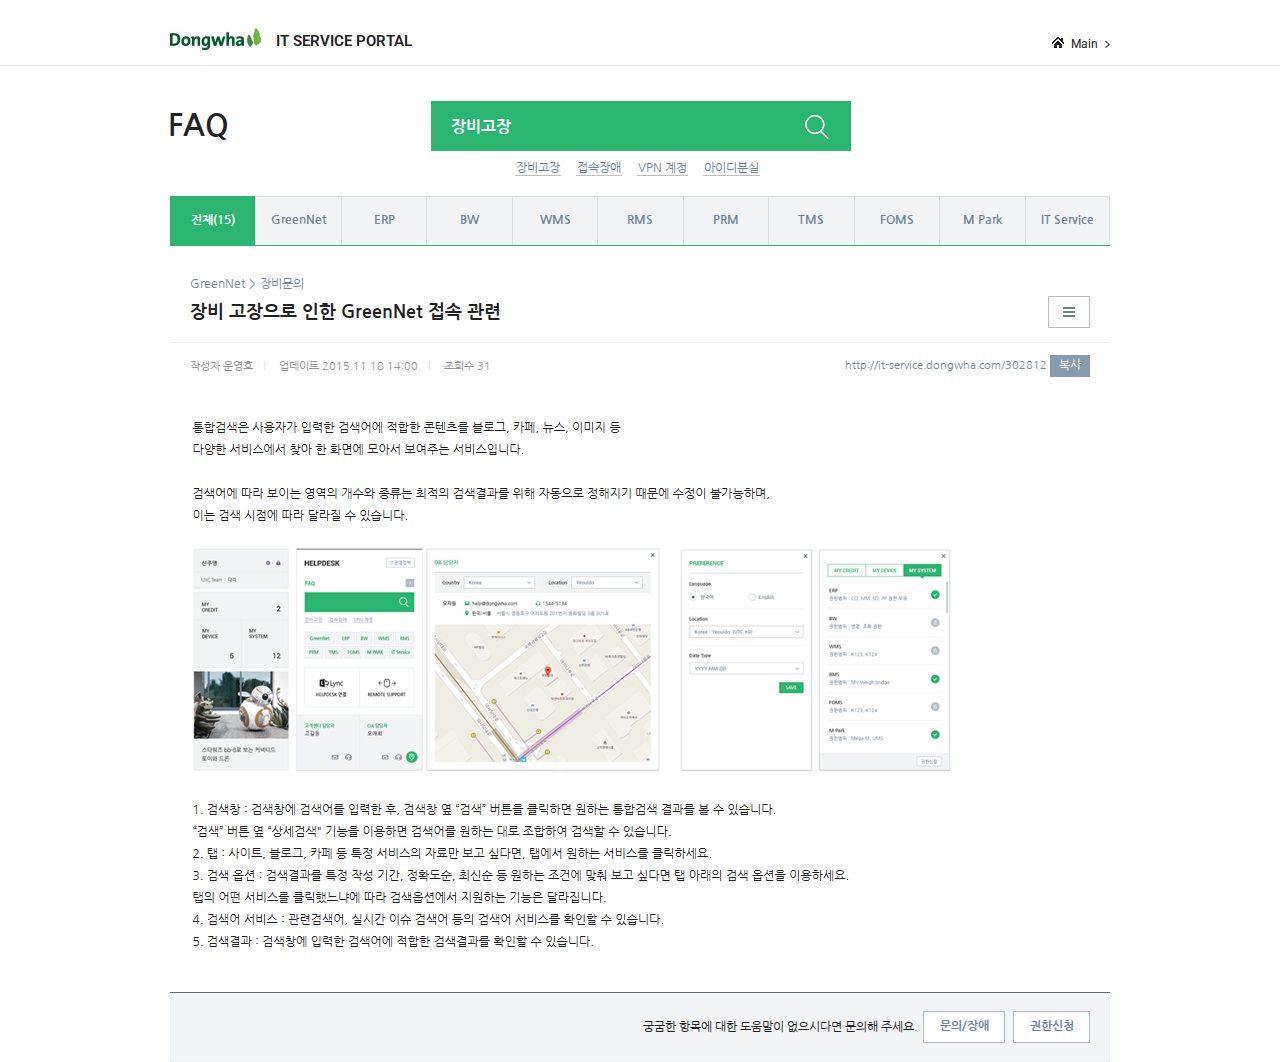
==== commit e85cf7be: "사이즈 수정" ====
--- a/faq.html
+++ b/faq.html
@@ -21,16 +21,18 @@
         </div>
     </div>
     <div class="inner940 faq">
-        <nav class="faq_search_wrap clearfix">
-            <h2 class="fl"><a href="faq2depth.html">FAQ</a></h2>
-            <div class="search_box fl">
-                <input type="text" value="장비고장">
-                <ul class="keywords_wrap fl clearfix">
-                    <li class="fl"><a href="#">장비고장</a></li>
-                    <li class="fl"><a href="#">접속장애</a></li>
-                    <li class="fl"><a href="#">VPN 계정</a></li>
-                    <li class="fl"><a href="#">아이디분실</a></li>
-                </ul>
+        <nav class="faq_search_wrap">
+            <h2><a href="faq2depth.html">FAQ</a></h2>
+            <div class="search_box_wrap">
+                <div class="search_box">
+                    <input type="text" value="장비고장">
+                </div>
+                <div class="keywords_wrap">
+                    <div class="keyword"><a href="#">장비고장</a></div>
+                    <div class="keyword"><a href="#">접속장애</a></div>
+                    <div class="keyword"><a href="#">VPN 계정</a></div>
+                    <div class="keyword"><a href="#">아이디분실</a></div>
+                </div>
             </div>
         </nav>
         <ul class="tabs">
@@ -49,14 +51,14 @@
         <div class="contents_wrap">
             <div class="title_wrap">
                 <div class="title_area">
-                    <div class="title">
+                    <div class="text_wrap">
                         <span class="categorize">GreenNet > 장비문의</span>
-                        <p>장비 고장으로 인한 GreenNet 접속 관련</p>
+                        <p class="tit">장비 고장으로 인한 GreenNet 접속 관련</p>
                     </div>
-                    <div class="ham ham2"></div>
+                    <a href="#" class="ham btn"></a>
                 </div>
-                <div class="info_area">
-                    <div class="info_right">
+                <div class="info_area_wrap">
+                    <div class="info_area">
                         <span>작성자 운영호</span>
                         <span>업데이트 2015.11.18 14:00</span>
                         <span>조회수 31</span>
--- a/css/style.css
+++ b/css/style.css
@@ -1,7 +1,7 @@
 @charset "URF-8";
 /* common css */
 #wrap{width: 1280px;margin: 0 auto;padding: 60px 50px;}
-h2{font-size: 30px;margin-left: -2px;}
+h2{font-size: 30px;margin-left: -1px;}
 h3{font-size: 14px;}
 section{margin-right: 20px;}
 .box{margin-top: 10px;}
@@ -12,6 +12,10 @@
 input[type="radio"],
 input[type='radio']:checked{width: 19px;height: 19px;accent-color: #6c8298;}
 textarea{padding: 10px;font-size: 12px;line-height: 1.7;}
+.btn{border: 1px solid #b6bdc4;}
+.btn:hover{border-color: #2ab570;}
+.ham{background: url(../img/ham_btn.png)no-repeat center;width: 40px; height: 30px;}
+.ham:hover{background: url(../img/ham_hover.png)no-repeat center;}
 
 /* header */
 header{height: 60px; line-height: 34px;display: flex;}
@@ -36,7 +40,9 @@
 .info .settings_wrap{text-align: right; margin-top: 3px;}
 .info .settings_wrap span{cursor: pointer;}
 .info .settings{background: url(../img/settings.png)no-repeat;display: inline-block;width: 12px;height: 12px;}
+.info .settings:hover{background: url(../img/settings_hover.png)no-repeat;}
 .info .security{background: url(../img/security.png)no-repeat;display: inline-block;width: 10px;height: 11px;margin-left: 15px;}
+.info .security:hover{background: url(../img/security_hover.png)no-repeat;}
 
 .inquiry_box{display: flex;}
 .inquiry_box a{color: #fdfdfd;display: inline-block;width: 79px;height: 95px;background: #2ab570;text-align: center;border: 1px solid transparent;}
@@ -49,16 +55,17 @@
 .request_list{display: flex;flex-wrap: wrap;}
 .request_list .list_box{width: 120px;padding: 20px;border: 1px solid #e0e3e6;}
 .request_list .col1{height: 109px;background: #f2f4f6;}
+.request_list .col1 span{display: block;text-overflow: ellipsis;overflow: hidden;white-space: nowrap;}
 .request_list .strong{font-weight: bold;font-size: 16px;}
 .request_list .strong p{font-size: 10px; color: #2ab570;}
 .request_list .strong .do_area {margin-top: 5px;cursor: pointer;}
-.request_list .strong .do_area span{display: block;}
+/* .request_list .strong .do_area span{display: block;} */
 .request_list .strong .do_area:hover span{color: #2ab570;}
 .request_list .strong .do_area span:nth-child(2){text-align: right;margin-top: 29px;}
 .request_list .list_box:nth-child(1),.request_list .list_box:nth-child(3){border-right: none;}
-.request_list .list_box:nth-child(2) .text_area{font-size: 13px;margin-top: 13px;line-height: 1.7;}
+.request_list .list_box:nth-child(2) .text_area{font-size: 13px;margin-top: 10px;line-height: 1.7;}
 .request_list .list_box:nth-child(2) .text_area div{display: flex;justify-content: space-between;}
-.request_list .list_box:nth-child(2) span{display: block;text-overflow: ellipsis;overflow: hidden;white-space: nowrap;}
+/* .request_list .list_box:nth-child(2) span{display: block;} */
 .request_list .list_box .text_area div{cursor: pointer;}
 .request_list .list_box .text_area div:hover{color: #2ab570;text-decoration: underline;}
 .request_list .col2{height: 35px;padding: 13px 20px;border-top: none;cursor: pointer;}
@@ -82,8 +89,8 @@
 
 /* section 2 */
 .section2{width: 321px;}
-.section2,.trend_box{border: 1px solid #cfd3d8;border-top: 2px solid #636970;}
-.section2 .section_top{padding: 20px;}
+.section2,.trend_box{border: 1px solid #cfd3d8;border-top: 2px solid #636970;margin-bottom: 3px;}
+.section2 .section_top{padding: 20px 20px 15px;}
 .help_area{display: flex; justify-content: space-between;align-items: center;margin-bottom: 29px;} 
 .help_area p{font-size: 18px;font-weight: 600; padding-top: 5px;}
 .help_area a{color: #6c8298;border: 1px solid #b6bdc4;display: inline-block;width: 70px;height: 22px;line-height: 22px;text-align: center;}
@@ -104,7 +111,7 @@
 .keywords_list li:nth-child(4),.keywords_list li:nth-child(8){margin-right: 0;}
 .keywords_list li a{width: 66px;height: 28px; display: block;color: #2ab570;text-align: center;line-height: 28px;font-weight: 500;border: 1px solid #dee4ea;background: #f2f4f6;font-size: 12px;text-overflow: ellipsis;overflow: hidden;white-space: nowrap;}
 
-.reomte_box{width: 276px;height: 88px;border: 1px solid #dee1e4;line-height: 31px;text-align: center;}
+.reomte_box{width: 276px;height: 90px;border: 1px solid #dee1e4;line-height: 31px;text-align: center;}
 .mouse_area{display: flex;align-items: center;justify-content: center;padding-top: 25px;}
 .mouse_area span{display: block;}
 .mouse_left{background: url(../img/mouse_left.png)no-repeat;width: 10px;height: 11px;}
@@ -118,7 +125,7 @@
 .section_bottom .manager_box .name{padding-top: 3px;font-size: 13px;}
 .section_bottom .manager_box:nth-child(1){border-right: 1px solid #e4e4e4;}
 .manager{color: #2ab570;font-weight: 600;}
-.icon_area{padding-top: 52px;display: flex;justify-content: flex-end;align-items: center}
+.icon_area{padding-top: 54px;display: flex;justify-content: flex-end;align-items: center}
 .icon_area p{margin-left: 18px;cursor: pointer;}
 .icon_area .msg{background: url(../img/msg.png) no-repeat;display: inline-block;width: 16px;height: 12px;}
 .icon_area .msg:hover{background: url(../img/msg_hover.png)no-repeat;}
@@ -139,17 +146,16 @@
 .trend_box .img_wrap .img_content .img_category{color: #b6bdc4;}
 .trend_box .img_wrap .img_content .txt{font-size: 14px;font-weight: 600; color: #fff;text-overflow: ellipsis;overflow: hidden;white-space: nowrap;}
 
-.trend_box .news_list{display: flex;justify-content: space-between;line-height: 1;}
-.trend_box .news_list:first-child{margin-bottom: 13px;}
-.trend_box .news_list .category{width: 50px; color: #6c8298;}
-.trend_box .news_list .content{width: 165px;}
+.trend_box .list_area a{display: flex;justify-content: space-between;line-height: 1;}
+.trend_box .list_area li:first-child{margin-bottom: 10px;}
+.trend_box .list_area .category{width: 50px; color: #6c8298;}
+.trend_box .list_area .content{width: 165px;}
 .content{text-overflow: ellipsis;overflow: hidden;white-space: nowrap;display: block;}
-.content:hover {color: #2ab570;text-decoration: underline;}
-.content:hover a{color: #2ab570;text-decoration: underline;}
+.list_area li:hover .content{color: #2ab570;text-decoration: underline;}
 .date{font-size: 10px;color: #949494;letter-spacing: -.5px;display: block;}
 
-.project_box .sub_header{margin: 4px 0 22px;}
-.list_area{padding-bottom: 8px;}
+.project_box .sub_header{margin: 4px 0 23px;}
+.list_area{padding-bottom: 5px;}
 .list_area li{margin-bottom: 25px;}
 .list_area li:last-child{margin-bottom: 0px;}
 .list_area li a{display: flex;justify-content: space-between;}
@@ -169,17 +175,19 @@
 
 /* download_box */
 .section4 .download_box{padding: 20px 5px 20px 20px;}
-.download_box .sub_header{padding-right: 20px;}
+.download_box .sub_header{padding-right: 20px;margin-bottom: 22px;}
 .download_box .sub_header .more{background: url(../img/more_plus.png)no-repeat right;}
 .download_box .sub_header .more:hover{background-image: url(../img/more_plus_hover.png);}
 .download_list::-webkit-scrollbar{width: 3px;background: transparent;padding-right: 5px;border-radius: 10px;}
 .download_list::-webkit-scrollbar-thumb {background-color: #c4ccd4;border-radius: 10px;}
 .download_list::-webkit-scrollbar-track {background-color: grey;border-radius: 10px;box-shadow: inset 0px 0px 5px white;}
-.download_box .download_list{padding-right: 2px;height: 157px;overflow: auto;}
+.download_box .download_list{padding-right: 2px;height: 164px;overflow: auto;}
 .download_box .download_list li:last-child{margin-bottom: 2px;}
-.download_box .download_list li{margin-bottom: 21px;}
+.download_box .download_list li{margin-bottom: 21px;display: flex;}
 .download_box .download_list li .content{width: 150px;}
 .download_box .download_list li .icon_wrap{margin-right: 15px;}
+.download_box .download_list li:hover .content{color: #222;text-decoration: none;}
+.download_box .download_list li a{display: inline-block;}
 .preview{background: url(../img/preview.png)no-repeat;width: 11px;height: 12px;display: inline-block;}
 .preview:hover{background: url(../img/preview_hover.png)no-repeat;}
 .download{background: url(../img/dowload.png)no-repeat;width: 11px;height: 11px;display: inline-block;margin-left: 10px;}
@@ -197,23 +205,22 @@
 .header h1 a{display: inline-block; height: 100%;}
 .header .main_tit{font-size: 15px;font-weight: 600;padding: 16px 0 2px;}
 .header .main{cursor: pointer;padding-top: 5px;padding: 13px 0 9px;}
+.header .main:hover{color: #2ab570;}
 .header .main::before{content: '';background: url(../img/home.png) no-repeat;width: 12px;height: 11px;display: inline-block;margin-right: 7px;}
 .header .main:hover::before{background-image: url(../img/home.jpg);}
 .header .main::after{content: '';background: url(../img/faq_right.png)no-repeat;display: inline-block;width: 5px;height: 7px;margin-left: 7px;}
+.header .main:hover::after{background: url(../img/right_arrow_hover.png) no-repeat;}
 
 /* nav */
-.faq_search_wrap{height: 120px; line-height: 120px;}
-.faq_search_wrap h2{width: 260px;}
+.faq_search_wrap{padding:35px 0 22px;display: flex;}
+.faq_search_wrap h2{width: 263px;padding-top: 10px;margin-left: -2px;} 
 .faq_search_wrap .search_box{text-align: center;margin-bottom: 0;position: relative;}
-.faq_search_wrap .search_box input{width: 420px;padding: 0 10px 0 20px ;}
-.faq_search_wrap .search_box::after{top: 41%;right: 16px;}
-.faq_search_wrap .keywords_wrap {position: absolute;right: 20%;top: 98px;}
-.faq_search_wrap .keywords_wrap li{line-height: 1;margin-left: 17px;}
-.faq_search_wrap .keywords_wrap li:first-of-type{margin-left: 0px;}
-.faq_search_wrap .keywords_wrap li a{color: #6c8298;position: relative;}
-.faq_search_wrap .keywords_wrap li a:after{content: '';width: 45px;height: 1px;background: #b7c0ca;position: absolute;top: 15px;left: 0;}
-.faq_search_wrap .keywords_wrap li:nth-child(3) a:after{width: 50px;}
-.faq_search_wrap .keywords_wrap li:nth-child(4) a:after{width: 55px;}
+.faq_search_wrap .search_box input{width: 420px;padding: 0 10px 0 20px;font-size: 16px;font-weight: 600;}
+.faq_search_wrap .search_box::after{top: 28%;right: 22px;}
+.faq_search_wrap .keywords_wrap {position: relative;left: 20%;top:11px;display: inline-flex;}
+.faq_search_wrap .keywords_wrap .keyword{line-height: 1;margin-left: 15px;}
+.faq_search_wrap .keywords_wrap .keyword:first-child{margin-left: 0px;}
+.faq_search_wrap .keywords_wrap .keyword a{color: #6c8298;border-bottom: 1px solid #b7c0ca;padding: 1px;}
 
 /* tabs */
 .tabs{display: flex;margin-top: 10px;border-bottom: 1px solid #2ab570}
@@ -228,7 +235,8 @@
 .tab_list li{width: 182px;line-height: 2.65;}
 .tab_list li a{color: #70859a;font-weight: 600;padding-left: 15px;}
 .tab_list li:nth-child(1) a,.tab_list li:nth-child(6) a{padding-left: 0;}
-.tab_list li a:hover span{color: #2ab570;}
+.tab_list li a:hover{color: #2ab570;}
+.tab_list li a::before{content: '-';display: inline-block;margin-right: 5px;}
 
 /* tbl_list */
 .tbl_list_area{margin-top: 18px;}
@@ -239,42 +247,43 @@
 .article_tit:hover{color: #2ab570;text-decoration: underline;}
 
 /* pagination */
-.pagination{display: flex;margin-top: 28px;justify-content: center;line-height: 28px;text-align: center; }
-.pagination .btn{width: 35px;height: 33px;border: 1px solid #d6dbe0;cursor: pointer;margin-left: -1px;}
+.pagination{display: flex;margin-top: 30px;justify-content: center;line-height: 28px;text-align: center; }
+.pagination .btn{width: 33px;height: 31px;border: 1px solid #d6dbe0;margin-left: -1px;display: inline-block;}
 .pagination .page_list .btn:hover{background: #899aac; color: #fff;border-color: #899aac;}
-.pagination .prev_area{display: flex;}
-.btn_first{background: url(../img/go_to_first.png)no-repeat;width: 11px;height: 10px;display: block;background-position: center;}
+.pagination .prev_area,.pagination .next_area{display: flex;}
+.pagination .btn_first{background: url(../img/go_to_first.png)no-repeat;display: block;background-position: center;margin-left: 1px;}
 .btn_first:hover{background: url(../img/go_to_first_hover.png)no-repeat;background-position: center;border-color: #899aac;background-color: #899aac;}
 .btn_prev{background: url(../img/prev_btn.png)no-repeat;width: 6px;height: 10px;display: block;background-position: center;}
 .btn_prev:hover{background: url(../img/prev_btn_hover.png)no-repeat;background-position: center;border-color: #899aac;background-color: #899aac;}
-.btn_next{background: url(../img/next_btn.png)no-repeat;width: 6px;height: 10px;display: block;background-position: center;}
+.pagination .btn_next{background: url(../img/next_btn.png)no-repeat;display: block;background-position: center;margin-left: 0;}
 .btn_next:hover{background: url(../img/next_btn_hover.png)no-repeat;background-position: center;border-color: #899aac;background-color: #899aac;}
 .btn_last{background: url(../img/go_to_end.png)no-repeat;width: 11px;height: 10px;display: block;background-position: center;}
 .btn_last:hover{background: url(../img/go_to_end_hover.png)no-repeat;background-color: #899aac;background-position: center;border-color: #899aac;}
 .pagination .page_list{display: flex;margin: 0 9px;}
-.pagination .next_area{display: flex;}
 
 /* FAQ style */
+.faq{position: relative;}
 .faq .tabs{margin-top: 11px;}
+.faq h2{margin-left: -2px;}
 .contents_wrap{margin-top: 5px;}
 .title_wrap{margin-top: 5px;}
-.title_area{display: flex;justify-content: space-between;;border-bottom: 1px solid #eff0f0;padding: 20px 20px 13px;align-items: center;}
-.title_area .title {line-height: 1.8;}
-.title_area .title .categorize{width: auto;}
-.title_area .title p{font-size: 18px;font-weight: 600;width: 850px;}
-.title_area .ham2{border: 1px solid #b6bdc4; padding: 15px 19px; background-position: center;cursor: pointer;margin-top: 24px;}
-.title_area .ham2:hover{border-color: #2ab570;}
-.info_area{padding: 10px 20px 16px;display: flex;justify-content: space-between;}
-.faq .info_area{padding: 12px 20px 15px;align-items: center;}
-.info_area .info_right span{color: #949494; font-size: 11px;}
-.info_area .info_right span:after{content: '|'; display: inline-block;margin: 0 10px;color: #dfdfdf;}
-.info_area .info_right span:last-child::after{content: '';}
+.title_area{display: flex;justify-content: space-between;;border-bottom: 1px solid #eff0f0;padding: 21px 20px 4px;}
+.title_area .text_wrap .categorize{width: auto;}
+.faq .title_area .text_wrap .tit{width: 850px;}
+.faq .title_area .ham{background-position: center;margin: 24px 0 10px;}
+.info_area_wrap{padding: 10px 20px 16px;display: flex;justify-content: space-between;}
+.faq .info_area_wrap{padding: 12px 20px 15px;align-items: center;}
+.faq .info_area_wrap .info_area{padding: 0;}
+.info_area span{color: #949494; font-size: 11px;}
+.info_area span:after{content: '|'; display: inline-block;margin: 0 10px;color: #dfdfdf;}
+.info_area span:last-child::after{content:'';display: none;}
+
 .info_left .url{font-size: 11px;color: #70859a;}
-.info_left:hover .url{text-decoration: underline;}
+.info_left .url:hover{text-decoration: underline;}
 .info_left .copy{width: 40px;height: 22px;background: #899aac;color: #fff;display: inline-block;text-align: center;line-height: 20px;cursor: pointer;}
-.info_left:hover .copy{background: #b6bdc4;}
-
-.contents_area{height: 568px;background: url(../img/faq_content.png)no-repeat;margin: 22px 20px 10px;background-position: left 10%;}
+.info_left .copy:hover{background: #b6bdc4;}
+
+.faq .contents_area{height: 568px;background: url(../img/faq_content.png)no-repeat;margin: 22px 20px 10px;background-position: left 10%;}
 
 .faq_bottom{height: 70px;border-top: 1px solid #636970;border-bottom: 1px solid #e8e9ea;background: #f2f4f6;display: flex;justify-content: flex-end;padding: 20px;align-items: center;}
 .faq_bottom .button_wrap .button{width: 75px;height: 30px;border: 1px solid #b6bdc4;display: inline-block;color: #70859a;text-align: center;line-height: 28px;background: #fff;cursor: pointer;margin-left: 5px;font-weight: 600;}
@@ -282,15 +291,15 @@
 .faq_bottom .button_wrap .query{width: 80px;}
 
 /* IT Trends style css */
-h2.it_trend{margin-top: 22px; padding: 19px 0;}
-
-.it_tabs{display: block;}
-.it_tabs li a{width: 123px;}
+h2.it_trend{margin-top: 24px; padding: 20px 0 16px;}
+
+.it_trend_wrap .tabs li,.layerpop_wrap .tabs li{flex: 0;}
+.it_trend_wrap .tabs li a,.layerpop_wrap .tabs li a{width: 123px;}
 
 /* it_search_wrap */
 .it_search_wrap{height: 50px; padding: 10px 20px;align-items: center;border-bottom: 1px solid #d3d9e0;}
 .it_search_wrap .radio_btn_wrap{display: flex;align-items: center;line-height: 28px;}
-.radio_btn_wrap .radio_btn{margin-right: 20px;}
+.it_search_wrap  .radio_btn_wrap .radio_btn{margin-right: 34px;}
 .radio_btn_wrap .radio_btn input{display: none;}
 .radio_btn_wrap label::before{background: url(../img/radio.png)no-repeat;content: '';display: inline-block;width: 18px;height: 18px;vertical-align: middle;padding-right: 5px;}
 .radio_btn_wrap .radio_btn input:checked + label::before{background-image: url(../img/radio_click.png);}
@@ -301,8 +310,8 @@
 .it_search::after{content: '';display: block;background: url(../img/trend_search.png) no-repeat;width: 16px;height: 16px;position: absolute;top: 7px;right: 12px;cursor: pointer;} 
 .trend_contents_wrap .trend_list_wrap li {border-bottom: 1px solid #e9e9e9;}
 .trend_contents_wrap .trend_list_wrap li:hover{background: #eee;}
-.trend_list_wrap li a{display: flex;padding: 30px 20px;}
-.trend_list_wrap li a .img_area{width: 200px;height: 140px;overflow: hidden;margin-right: 27px;}
+.trend_list_wrap li a{display: flex;padding: 29px 20px 23px;}
+.trend_list_wrap li a .img_area{width: 200px;height: 140px;overflow: hidden;margin: 2px 30px 0 0;}
 .trend_list_wrap li a .img_area .img{width: 294px;height: 194px;}
 .trend_list_wrap li:nth-child(1) a .img_area .img{background: url(../img/trend_listimg1.png)no-repeat top -33px left -45px;}
 .trend_list_wrap li:nth-child(2) a .img_area .img{background: url(../img/trend_listimg2.png)no-repeat top -33px left -45px;}
@@ -310,26 +319,27 @@
 .trend_list_wrap li:nth-child(4) a .img_area .img{background: url(../img/trend_listimg4.png)no-repeat top -89px left -68px;}
 .trend_list_wrap li:nth-child(5) a .img_area .img{background: url(../img/trend_listimg5.png)no-repeat top -4px left -41px;}
 
-.text_wrap{line-height: 1.8;}
-.text_wrap .categorize{width: 600px;}
-.trend_tit_wrap{display: flex;align-items: center;}
-.trend_tit{font-size: 18px;font-weight: 600;max-width: 600px;}
-.text_wrap  .sub_num{font-size: 12px;font-weight: 600;color: #2ab570;}
-.trend_tit_info{color: #949494;}
-.trend_tit_info span::after{content: '|';margin: 0 10px;}
-
-.text_bottom{margin-top: 15px;width: 650px;}
+.it_trend_wrap .text_top{line-height: 1.55;margin-top: -5px;}
+.it_trend_wrap .tit{text-overflow: ellipsis;overflow: hidden;white-space: nowrap;}
+.it_trend_wrap .info_area{padding: 6px 0 0 0;}
+
+.text_wrap{line-height: 1.8;padding-top: 2px;}
+.text_wrap .categorize{width: 600px; word-spacing: 1px;}
+.tit_wrap{display: flex;align-items: flex-end;}
+.tit{font-size: 18px;font-weight: 600;max-width: 600px;}
+.text_wrap .sub_num{font-size: 12px;font-weight: 600;color: #2ab570;margin-left: 5px;}
+
+.text_bottom{margin-top: 10px;width: 650px;}
 .text_bottom p{text-overflow: ellipsis;overflow: hidden;display: -webkit-box;-webkit-line-clamp: 2;-webkit-box-orient: vertical;word-break: break-word;}
-.text_bottom p:last-child{margin-top: 9px;}
+.text_bottom p:last-child{margin-top: 5px;}
 
 .it_trend_wrap .pagination{margin-bottom: 30px;}
 
 /* trend_layerpop style */
 
 /* trend_btn */
-.trend_btn{display: flex;padding: 27px 0 2px; margin-right: -1px;}
-.trend_btn .btn{width: 40px;height: 30px;border: 1px solid #b6bdc4;display: inline-block;line-height: 30px;cursor: pointer;}
-.trend_btn .btn:hover{border-color: #2ab570;}
+.trend_btn{display: flex;padding: 24px 0 10px; margin-right: -1px;align-content: flex-start;}
+.trend_btn .btn{width: 38px;height: 30px;display: inline-block;line-height: 30px;cursor: pointer;}
 .trend_btn .write{background: url(../img/write_icon.png)no-repeat center;}
 .trend_btn .write:hover{background: url(../img/write_icon_hover.png) no-repeat center;}
 .trend_btn .prev_next_btn{margin: 0 5px;display: flex;}
@@ -337,26 +347,30 @@
 .trend_btn .prev_next_btn .prev:hover{background: url(../img/prev_btn_hover_green.png)no-repeat center;z-index: 5;}
 .trend_btn .prev_next_btn .next{background: url(../img/next_btn.png)no-repeat center;margin-left: -1px;}
 .trend_btn .prev_next_btn .next:hover{background: url(../img/next_btn_hover_green.png)no-repeat center;}
-.ham{background: url(../img/ham_btn.png)no-repeat center;width: 40px; height: 30px;}
-.ham:hover{background: url(../img/ham_hover.png)no-repeat center;}
-
-.trend_title_wrap .info_area{display: inline-block;}
-.trend_title_wrap .info_area span:after{margin: 0 5px;letter-spacing: -.3px;}
-
-.trends_contents_wrap{margin-top: 10px; padding: 20px 20px 10px;}
-.trends_contents_wrap img{width: 641px;height: 424px;}
-.trends_contents_wrap p{margin-top: 25px; line-height: 1.7;}
-.trends_contents_wrap .trend_tit_info{display: inline-block;}
-
-.trends_contents_wrap .contents_bottom{margin-top: 25px;display: flex;justify-content: space-between;border-bottom: 1px solid #d3d9e0;padding-bottom: 10px;}
-.trends_contents_wrap .contents_bottom .btn{height: 30px; line-height: 30px;text-align: center;display: inline-block;cursor: pointer;}
-.contents_bottom .left_btn span{width: 65px;border: 1px solid #dadee1;}
+
+.info_area{display: inline-block;padding: 10px 20px;}
+.layerpop_wrap .info_area span:after{margin: 0 5px;letter-spacing: -.3px;}
+
+.layerpop_wrap .contents_area{margin-top: 10px; padding: 20px 20px 10px;}
+.layerpop_wrap .contents_area img{width: 641px;height: 424px;}
+.layerpop_wrap .contents_area p{margin-top: 25px; line-height: 1.8;}
+.layerpop_wrap .contents_area .trend_tit_info{display: inline-block;}
+
+.contents_area .contents_bottom{margin-top: 20px;display: flex;justify-content: space-between;border-bottom: 1px solid #d3d9e0;padding-bottom: 10px;}
+.contents_area .contents_bottom .btn{height: 30px; line-height: 30px;text-align: center;display: inline-block;cursor: pointer;}
+.contents_bottom .left_btn{display: flex;}
+.contents_bottom .left_btn .checkbox_wrap{width: 65px;height: 30px; border: 1px solid #dadee1;text-align: center;margin-right: 5px;}
+.contents_bottom .left_btn .checkbox_wrap:hover{border-color: #2ab570;}
 .contents_bottom .left_btn .comments{margin-right: 5px;}
 .contents_bottom .left_btn .comments::before{content: '';background: url(../img/comment_icon.png)no-repeat;width: 16px;height: 13px;display: inline-block;vertical-align: middle;margin-right: 5px;}
-.contents_bottom .left_btn .like::before{content: '';background: url(../img/heart.png)no-repeat;width: 15px;height: 12px;display: inline-block;margin-right: 5px;vertical-align: middle;}
+.contents_bottom .left_btn input[type="checkbox"]{display: none;width: 15px;height: 12px;width: 65px;border: 1px solid #dadee1;height: 30px;text-align: center;}
+.contents_bottom .left_btn label{line-height: 28px;display: block;cursor: pointer;}
+.contents_bottom .left_btn label.like::before{content: '';background: url(../img/heart_gray.png)no-repeat;width: 15px;height: 12px;display: inline-block;margin-right: 5px;vertical-align: middle;}
+.contents_bottom .left_btn input:checked + label.like::before{content: '';background: url(../img/heart.png)no-repeat;display: inline-block;}
+
 .contents_bottom .right_btn{display: flex;position: relative;}
-.contents_bottom .right_btn .btn{width: 40px;border: 1px solid #b6bdc4;margin-left: 5px;cursor: pointer;}
-.contents_bottom .right_btn .btn:hover{border-color: #2ab570;color: #2ab570;}
+.contents_bottom .right_btn .btn{width: 38px;margin-left: 5px;}
+.contents_bottom .right_btn .btn:hover{color: #2ab570;}
 .contents_bottom .right_btn .copy{background: url(../img/copy.png) no-repeat;background-position: center;}
 .contents_bottom .right_btn .copy:hover{background: url(../img/copy_hover.png) no-repeat;background-position: center;}
 .contents_bottom .right_btn .copy_popup{position: relative;}
@@ -375,17 +389,19 @@
 .cancel{background: #c2c8ce;}
 .save{background: #2ab570;}
 
-.comments_wrap .comment{padding: 20px 0 18px;border-bottom: 1px solid #eff0f0;}
+.comments_wrap .comment{padding: 20px 0 15px;border-bottom: 1px solid #eff0f0;}
 .comment .comment_top{display: flex;align-items: center;}
 .comment .comment_top span{margin-right: 5px;}
-.comment .comment_top span.date{margin-right: 15px;letter-spacing: -.1px;font-size: 12px;}
+.comment .comment_top span.date{margin-right: 5px;letter-spacing: -.1px;font-size: 12px;word-spacing: -1.1px;}
 .comment .comment_top span.comment_cancel{background: url(../img/close.png)no-repeat;width: 12px;height: 12px;margin-top: 1px;cursor:pointer;}
+.comment .comment_top span.comment_cancel:hover{background: url(../img/close_hover.png)no-repeat;}
 .comment .comment_bottom p{margin-top: 5px;}
 
 .writing_area{background: #f2f4f6;border-bottom: 1px solid #636970;padding: 26px 20px;display: flex;align-items: center;}
 .writing_area textarea{width: 757px;height: 58px;border: 1px solid #c9c9c9;border-right: none;}
-.writing_area .name{margin-top: 0;padding-right: 18px;}
-.writing_area .save_btn{width: 85px;height: 80px;background: #899aac;color: #fff;font-weight: 600;text-align: center;line-height: 80px;cursor: pointer;}
+.writing_area .name{margin-top: 0;padding-right: 18px;width:53px;}
+.writing_area .save_btn{width: 85px;height: 80px;background: #899aac;color: #fff;font-weight: 600;text-align: center;line-height: 80px;cursor: pointer;border: none;}
+.writing_area .save_btn:hover{background: #2ab570;}
 
 .trend_btn2{justify-content: flex-end;padding-top: 13px;margin: 0 20px 30px 0;}
 .trend_btn2 .ham{margin-top: 0;}
@@ -397,13 +413,11 @@
 .category_box .select_area{display: flex;}
 .category_box .select_box{width: 200px;height: 30px; color: #6c8298;border-color: #b6bdc4;font-size: 12px;font-weight: 600;cursor: pointer;padding: 0;}
 .category_box .select_box.greennet{margin-right: 3px;}
-
 .category_box .lang_area{margin-left: -20px;display: flex;}
 .category_box .lang_area .ko{margin-right: 32px;}
-
 .category_box .category{width: 180px;height: 30px;border: 1px solid #b6bdc4;color: #6c8298;font-size: 12px;padding: 0 5px;}
-.category_box .more_btn{background: url(../img/more_plus.png)no-repeat center;display: inline-block;width: 39px;height: 30px;vertical-align: middle;background-color: #fff;cursor: pointer;border: 1px solid #b6bdc4;margin-left: -4px;z-index: 6;}
-.category_box .more_btn:hover{background: url(../img/more_plus_hover.png) no-repeat center;background-color: #fff;border-color: #2ab570;}
+.category_box .more_btn{background: url(../img/more_plus.png)no-repeat center;display: inline-block;width: 39px;height: 30px;vertical-align: middle;background-color: #fff;cursor: pointer;margin-left: -4px;z-index: 6;}
+.category_box .more_btn:hover{background: url(../img/more_plus_hover.png) no-repeat center;background-color: #fff;}
 
 .faq_contents_wrap{padding: 20px 20px 0;border-bottom: 1px solid #eff0f0;}
 .faq_contents_wrap .contents_tit{height: 50px;border: 1px solid #d3d7da;line-height: 50px;padding: 0 20px;margin-bottom: 10px;}
@@ -418,13 +432,13 @@
 .upload_file_area .folder_btn:hover{background: url(../img/folder_hover.png)no-repeat center;border-color: #2ab570;}
 .checkbox_area{display: flex;}
 .checkbox_area input[type="checkbox"]{width: 18px;height: 18px;cursor: pointer;vertical-align: middle;display: none;}
-/* .checkbox_area input[type="checkbox"]:checked{accent-color: #6c8298;} */
 .checkbox_area label{margin-right: 20px;cursor: pointer;}
 .checkbox_area label:before{background: url(../img/checkbox.png)no-repeat;content: '';width: 18px;height: 18px;display: inline-block;vertical-align: middle;padding-right: 5px;}
 .checkbox_area input:checked + label::before{background: url(../img/checkbox_check.png) no-repeat;}
 
 .btn_wrap{margin: 20px;text-align: center;}
 .btn_wrap .btn{display: inline-block;text-align: center;width: 100px;height: 40px;color: #fff;text-align: center;line-height: 40px;cursor: pointer;}
+.btn_wrap .btn:hover{border-color: transparent;}
 .btn_wrap .cancel{margin-right: 10px;}
 .btn_wrap .save:hover{background: rgba(42, 181, 112,.6);}
 
@@ -444,8 +458,8 @@
 .download_link span:before{background: url(../img/dowload_hover.png)no-repeat;display: inline-block;width: 11px;height: 11px;content: "";margin-right: 8px;vertical-align: middle;}
 
 .edit_btn_wrap{text-align: right;}
-.edit_btn_wrap .btn{width: 40px;height: 32px;border: 1px solid #b6bdc4;display: inline-block;cursor: pointer;}
+.edit_btn_wrap .btn{width: 40px;height: 32px;display: inline-block;cursor: pointer;}
 .edit_btn_wrap .edit{background: url(../img/edit_icon.png) no-repeat;background-position: center; display: inline-block;margin-right: 3px;}
-.edit_btn_wrap .edit:hover{background: url(../img/edit_icon_hover.png)no-repeat center;border-color: #2ab570;}
+.edit_btn_wrap .edit:hover{background: url(../img/edit_icon_hover.png)no-repeat center;}
 .edit_btn_wrap .close{background: url(../img/close_icon.png)no-repeat;display: inline-block;background-position: center;}
-.edit_btn_wrap .close:hover{background: url(../img/close_icon_hover.png)no-repeat center;border-color: #2ab570;}+.edit_btn_wrap .close:hover{background: url(../img/close_icon_hover.png)no-repeat center;}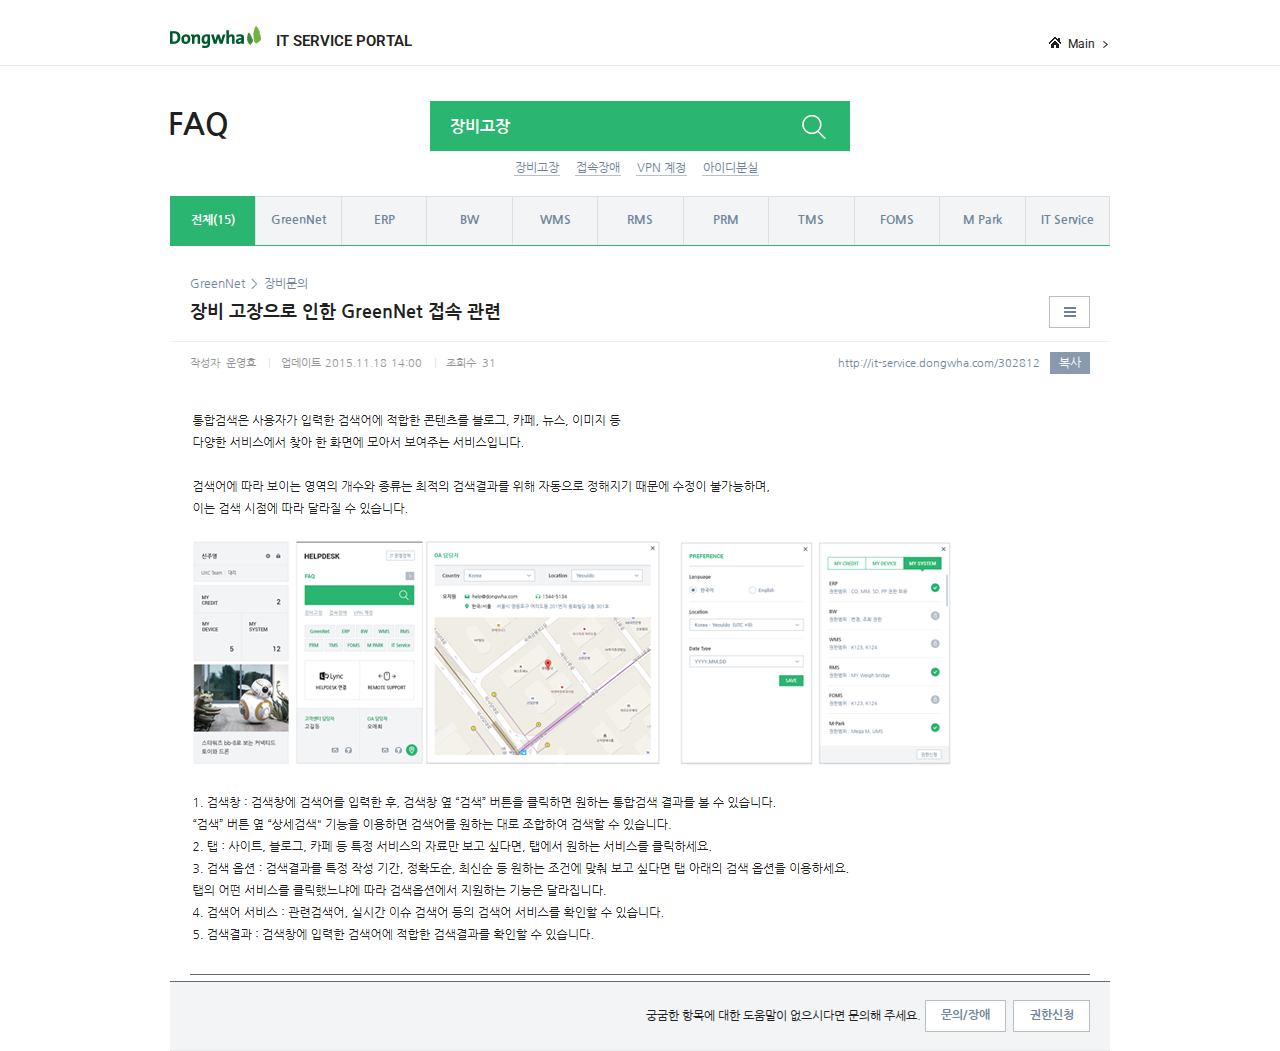
==== commit eabeae0a: "사이즈 수정" ====
--- a/faq.html
+++ b/faq.html
@@ -22,7 +22,7 @@
     </div>
     <div class="inner940 faq">
         <nav class="faq_search_wrap">
-            <h2><a href="faq2depth.html">FAQ</a></h2>
+            <h2>FAQ</h2>
             <div class="search_box_wrap">
                 <div class="search_box">
                     <input type="text" value="장비고장">
@@ -60,12 +60,12 @@
                 <div class="info_area_wrap">
                     <div class="info_area">
                         <span>작성자 운영호</span>
-                        <span>업데이트 2015.11.18 14:00</span>
+                        <span class="update">업데이트 2015.11.18 14:00</span>
                         <span>조회수 31</span>
                     </div>
                     <div class="info_left">
                         <a href="#" class="url">http://it-service.dongwha.com/302812</a>
-                        <span class="copy">복사</span>
+                        <button class="copy">복사</button>
                     </div>
                 </div>
             </div>
--- a/css/style.css
+++ b/css/style.css
@@ -4,7 +4,7 @@
 h2{font-size: 30px;margin-left: -1px;}
 h3{font-size: 14px;}
 section{margin-right: 20px;}
-.box{margin-top: 10px;}
+.box{margin-top: 10px;box-shadow: 0 3px 3px #f5f5f5;}
 .en{font-family: 'Roboto',sans-serif;}
 .gray_box{background: #f2f4f6;border:1px solid #e0e3e6}
 .sub_header{display: flex;justify-content: space-between;align-items: center;}
@@ -12,15 +12,17 @@
 input[type="radio"],
 input[type='radio']:checked{width: 19px;height: 19px;accent-color: #6c8298;}
 textarea{padding: 10px;font-size: 12px;line-height: 1.7;}
-.btn{border: 1px solid #b6bdc4;}
+.btn{border: 1px solid #b6bdc4;display: inline-block;width:38px;height: 30px;text-align: center;line-height: 30px;}
 .btn:hover{border-color: #2ab570;}
-.ham{background: url(../img/ham_btn.png)no-repeat center;width: 40px; height: 30px;}
+.ham{background: url(../img/ham_btn.png)no-repeat center;width: 39px; height: 30px;}
 .ham:hover{background: url(../img/ham_hover.png)no-repeat center;}
+.txt_hover:hover{color: #2ab570;}
+button{border: none;}
 
 /* header */
 header{height: 60px; line-height: 34px;display: flex;}
 h1{line-height: 27px;margin: 0 0px 0 3px;}
-.logo img{width: 91px;height: 22px;}
+.logo img{width: 91px;height: 22px;margin-top: -2px;}
 header p{font-weight: bold;}
 h1 a .main_title{font-size: 18px; letter-spacing: 1.1 px;padding-left: 15px;}
 .main_title:after{content: '';display: inline-block;width: 1px;height: 9px;margin: 0 10px;background: #cdd1d5;}
@@ -34,18 +36,18 @@
 section .box:first-child{margin-top: 0;}
 
 /* section1 */
-.section1 .name{font-size: 13px;font-weight: bold;border-bottom: 1px solid #e4e4e4;padding: 24px 20px;}
-.section1 .info{padding: 11px 20px 17px;line-height: 1.5;}
-.section1 .info p{text-overflow: ellipsis;overflow: hidden;display: -webkit-box;-webkit-line-clamp: 2;-webkit-box-orient: vertical;word-break: break-word;}
-.info .settings_wrap{text-align: right; margin-top: 3px;}
+.section1 .name{font-size: 13px;font-weight: bold;border-bottom: 1px solid #e4e4e4;padding: 24px 18px;}
+.section1 .info{padding: 10px 20px 15px 18px;line-height: 1.8;}
+.section1 .info p{text-overflow: ellipsis;overflow: hidden;display: -webkit-box;-webkit-line-clamp: 2;-webkit-box-orient: vertical;word-break: break-word;letter-spacing: .1px;word-spacing: -.5px;}
+.info .settings_wrap{text-align: right; margin-top: -3px;}
 .info .settings_wrap span{cursor: pointer;}
 .info .settings{background: url(../img/settings.png)no-repeat;display: inline-block;width: 12px;height: 12px;}
 .info .settings:hover{background: url(../img/settings_hover.png)no-repeat;}
-.info .security{background: url(../img/security.png)no-repeat;display: inline-block;width: 10px;height: 11px;margin-left: 15px;}
+.info .security{background: url(../img/security.png)no-repeat;display: inline-block;width: 10px;height: 11px;margin-left: 12px;}
 .info .security:hover{background: url(../img/security_hover.png)no-repeat;}
 
 .inquiry_box{display: flex;}
-.inquiry_box a{color: #fdfdfd;display: inline-block;width: 79px;height: 95px;background: #2ab570;text-align: center;border: 1px solid transparent;}
+.inquiry_box a{color: #fdfdfd;display: inline-block;width: 79px;height: 93px;background: #2ab570;text-align: center;border: 1px solid transparent;font-weight: 800;}
 .inquiry_box a:hover{background: rgba(42, 181, 112,.6);}
 .inquiry_box .inquiry::before{background: url( ../img/inquiry.png)no-repeat;display: block;content: '';width: 27px;height: 29px; margin: 22px auto 15px;}
 .inquiry_box .authority{border-left: 1px solid #6acb9b;border-right: 1px solid #6acb9b;}
@@ -53,79 +55,81 @@
 .inquiry_box .inprove::before{background: url(../img/improve.png)no-repeat;display: block;content: '';width: 29px;height: 17px;margin: 27px auto 22px;}
 
 .request_list{display: flex;flex-wrap: wrap;}
-.request_list .list_box{width: 120px;padding: 20px;border: 1px solid #e0e3e6;}
+.request_list .list_box{width: 120px;padding: 18px 20px 20px;border: 1px solid #e0e3e6;}
 .request_list .col1{height: 109px;background: #f2f4f6;}
 .request_list .col1 span{display: block;text-overflow: ellipsis;overflow: hidden;white-space: nowrap;}
+.request_list .col1 .num{font-weight: 800;}
 .request_list .strong{font-weight: bold;font-size: 16px;}
 .request_list .strong p{font-size: 10px; color: #2ab570;}
-.request_list .strong .do_area {margin-top: 5px;cursor: pointer;}
-/* .request_list .strong .do_area span{display: block;} */
-.request_list .strong .do_area:hover span{color: #2ab570;}
-.request_list .strong .do_area span:nth-child(2){text-align: right;margin-top: 29px;}
+.request_list .strong .do_area {margin-top: 7px;cursor: pointer;}
+.request_list .strong .do_area .en{margin-left: -1px;}
+.request_list .strong .do_area:hover span,.col2:hover p{color: #2ab570;}
+.request_list .strong .do_area span:nth-child(2){text-align: right;margin-top: 27px;}
 .request_list .list_box:nth-child(1),.request_list .list_box:nth-child(3){border-right: none;}
-.request_list .list_box:nth-child(2) .text_area{font-size: 13px;margin-top: 10px;line-height: 1.7;}
-.request_list .list_box:nth-child(2) .text_area div{display: flex;justify-content: space-between;}
-/* .request_list .list_box:nth-child(2) span{display: block;} */
+.request_list .list_box:nth-child(2) .text_area{margin: 12px 0 0 -1px;line-height: 1.7;}
+.request_list .list_box:nth-child(2) .text_area div{display: flex;justify-content: space-between;padding-top: 3px;}
 .request_list .list_box .text_area div{cursor: pointer;}
 .request_list .list_box .text_area div:hover{color: #2ab570;text-decoration: underline;}
-.request_list .col2{height: 35px;padding: 13px 20px;border-top: none;cursor: pointer;}
-.col2 p{color: #6c8298;position: relative;}
-.col2:hover p{color: #2ab570;}
-.col2 p::after{content: '';background: url(../img/right_arrow.png)no-repeat;width: 5px;height: 7px;display: inline-block;position: absolute;right: 0;}
+.request_list .col2{height: 36px;padding: 13px 20px;border-top: none;cursor: pointer;}
+.col2 p{color: #6c8298;position: relative;font-weight: 500;margin-left: -1px;}
+.col2 p::after{content: '';background: url(../img/right_arrow.png)no-repeat;width: 5px;height: 7px;display: inline-block;position: absolute;right: 0;top: 1px;}
 .col2:hover p::after{background-image: url(../img/right_arrow_hover.png);;display: inline-block;}
 
 .section1 .my_box_wrap .my_box{float: left;}
 .section1 .my_box_wrap .my_box a{display: block; font-size: 11px;padding: 20px;}
 .section1 .my_box_wrap .my_box span{display: block;}
-.section1 .my_box_wrap .my_box span.en{font-weight: bold;}
-.section1 .my_box_wrap .my_box .num{font-size: 16px;padding-top: 21px;text-align: right;}
+.section1 .my_box_wrap .my_box span.en{font-weight: 500;}
+.section1 .my_box_wrap .my_box .num{font-size: 16px;text-align: right;padding: 23px 0 0 3px;font-weight: 500;}
 .section1 .my_box_wrap .my_box:hover a span{color: #2ab570;}
-.my_box_wrap .credit{width: 100%;height: 55px;border-bottom: 1px solid #e0e3e6;}
-.section1 .my_box_wrap .credit a{display: flex;justify-content: space-between;align-items: center;}
+
+.my_box_wrap .credit{width: 100%;height: 56px;border-bottom: 1px solid #e0e3e6;}
+.section1 .my_box_wrap .credit a{display: flex;justify-content: space-between;align-items: center;padding: 21px 20px 20px 19px;}
 .section1 .my_box_wrap .credit span{display: inline-block;}
 .section1 .my_box_wrap .credit .num{padding-top: 0;text-align: right;}
 .my_box_wrap .device,.my_box_wrap .system{width: 50%;height: 87px;}
+.section1 .my_box_wrap .device a,.section1 .my_box_wrap .system a{padding-top: 19px;}
 .my_box_wrap .device{border-right: 1px solid #e0e3e6;}
+.my_box_wrap .device .num{padding-top: 24px;}
 
 /* section 2 */
-.section2{width: 321px;}
+.section2{width: 321px;box-shadow: 0 3px 3px #f5f5f5;}
 .section2,.trend_box{border: 1px solid #cfd3d8;border-top: 2px solid #636970;margin-bottom: 3px;}
 .section2 .section_top{padding: 20px 20px 15px;}
-.help_area{display: flex; justify-content: space-between;align-items: center;margin-bottom: 29px;} 
-.help_area p{font-size: 18px;font-weight: 600; padding-top: 5px;}
+.help_area{display: flex; justify-content: space-between;align-items: center;margin: 1px 0 29px;} 
+.help_area p{font-size: 18px;font-weight: 600; padding-top: 4px;margin-left: -1px;}
 .help_area a{color: #6c8298;border: 1px solid #b6bdc4;display: inline-block;width: 70px;height: 22px;line-height: 22px;text-align: center;}
 .help_area a:hover{color: #2ab570;border-color: #2ab570;}
 
 .section2 .sub_header{margin-bottom: 13px;}
-.container320 .sub_header h3{color: #2ab570;}
+.container320 .sub_header h3{color: #2ab570; padding-top: 2px;}
 .more{background: url(../img/more_btn.png)no-repeat;width: 22px;height: 21px;}
 .more:hover{background: url(../img/more_btn_hover.png)no-repeat;}
 
 .search_box{position: relative;margin-bottom: 14px;}
 .search_box input{width: 278px;height: 50px;background: #2ab570;color: #fff;}
-.search_box::after{background: url(../img/search_btn.png)no-repeat;content: ''; width: 24px;height: 24px;display: inline-block;position: absolute;right: 16px;top: 27%;cursor: pointer;}
+.search_box::after{background: url(../img/search_btn.png)no-repeat;content: ''; width: 24px;height: 24px;display: inline-block;position: absolute;right: 14px;top: 27%;cursor: pointer;}
 
 .keywords_list{display: flex;flex-wrap: wrap;margin-bottom: 40px;}
 .keywords_list li{height: 100%;margin-bottom: 2px; margin-right: 2px;}
 .keywords_list li:hover a{border-color: #2ab570;}
 .keywords_list li:nth-child(4),.keywords_list li:nth-child(8){margin-right: 0;}
-.keywords_list li a{width: 66px;height: 28px; display: block;color: #2ab570;text-align: center;line-height: 28px;font-weight: 500;border: 1px solid #dee4ea;background: #f2f4f6;font-size: 12px;text-overflow: ellipsis;overflow: hidden;white-space: nowrap;}
-
-.reomte_box{width: 276px;height: 90px;border: 1px solid #dee1e4;line-height: 31px;text-align: center;}
-.mouse_area{display: flex;align-items: center;justify-content: center;padding-top: 25px;}
+.keywords_list li a{width: 66px;height: 28px; display: block;color: #2a9d64;text-align: center;line-height: 28px;font-weight: 500;border: 1px solid #dee4ea;background: #f2f4f6;font-size: 12px;text-overflow: ellipsis;overflow: hidden;white-space: nowrap;letter-spacing: -.7px;}
+
+.reomte_box{width: 278px;height: 90px;border: 1px solid #dee1e4;line-height: 31px;text-align: center;}
+.mouse_area{display: flex;align-items: center;justify-content: center;padding-top: 22px;}
 .mouse_area span{display: block;}
 .mouse_left{background: url(../img/mouse_left.png)no-repeat;width: 10px;height: 11px;}
 .mouse{background: url(../img/mouse.png)no-repeat;width: 15px;height: 21px;margin: 0 4px;}
 .mouse_right{background: url(../img/mouse_right.png)no-repeat;width: 10px;height: 11px;}
-.reomte_box p{font-size: 12px;}
+.reomte_box p{font-size: 12px;word-spacing: 1px;letter-spacing: .2px;}
 
 /* manager_area */
 .section_bottom{background: #f2f4f6;border-top: 1px solid #e4e4e4;display: flex;margin-top: 0;}
 .section_bottom .manager_box{padding: 20px;width: 159px;line-height: 1.3;}
-.section_bottom .manager_box .name{padding-top: 3px;font-size: 13px;}
+.section_bottom .manager_box .name{padding-top: 4px;font-size: 13px;}
 .section_bottom .manager_box:nth-child(1){border-right: 1px solid #e4e4e4;}
-.manager{color: #2ab570;font-weight: 600;}
-.icon_area{padding-top: 54px;display: flex;justify-content: flex-end;align-items: center}
+.manager{color: #2a9d64;font-weight: 600;margin-top: -1px;}
+.icon_area{padding: 48px 0 4px; display: flex;justify-content: flex-end;align-items: center}
 .icon_area p{margin-left: 18px;cursor: pointer;}
 .icon_area .msg{background: url(../img/msg.png) no-repeat;display: inline-block;width: 16px;height: 12px;}
 .icon_area .msg:hover{background: url(../img/msg_hover.png)no-repeat;}
@@ -135,58 +139,60 @@
 .icon_area .locate:hover{background: url(../img/locate_hover.png)no-repeat;}
 
 /* section 3 */
-.section3 .box{padding: 20px;}
+.section3 .box{padding: 20px 20px 19px;}
 .project_box{border: 1px solid #cfd3d8;}
-.section3 .sub_header{margin: 0px 0 19px;}
+.section3 .sub_header{margin: 1px 0 18px;}
 .trend_box .img_wrap{width: 278px; height: 165px;position: relative;overflow: hidden;margin-bottom: 17px;cursor: pointer;}
 .trend_box .img_wrap:hover .img_content .txt{color: #2ab570;text-decoration: underline;}
 .trend_box .img_wrap>div{position: absolute;}
 .trend_box .img_wrap .img_area{background: url(../img/trend_img.png) no-repeat;width: 100%;height: 100%;background-position: top 10% left 71%;background-size: inherit;}
-.trend_box .img_wrap .img_content{height: 60px;width: 100%; background: rgba(0,0,0,.5);bottom: 0;padding: 15px;line-height: 1.3;}
+.trend_box .img_wrap .img_content{height: 60px;width: 100%; background: rgba(0,0,0,.5);bottom: 0;padding: 14px 15px 15px;line-height: 1.3;}
 .trend_box .img_wrap .img_content .img_category{color: #b6bdc4;}
-.trend_box .img_wrap .img_content .txt{font-size: 14px;font-weight: 600; color: #fff;text-overflow: ellipsis;overflow: hidden;white-space: nowrap;}
-
+.trend_box .img_wrap .img_content .txt{font-size: 14px;font-weight: 600; color: #fff;text-overflow: ellipsis;overflow: hidden;white-space: nowrap;padding-top: 3px;}
+
+.trend_box .list_area{padding-bottom: 1px;}
 .trend_box .list_area a{display: flex;justify-content: space-between;line-height: 1;}
-.trend_box .list_area li:first-child{margin-bottom: 10px;}
+.trend_box .list_area li:first-child{margin-bottom: 13px;}
 .trend_box .list_area .category{width: 50px; color: #6c8298;}
 .trend_box .list_area .content{width: 165px;}
 .content{text-overflow: ellipsis;overflow: hidden;white-space: nowrap;display: block;}
 .list_area li:hover .content{color: #2ab570;text-decoration: underline;}
-.date{font-size: 10px;color: #949494;letter-spacing: -.5px;display: block;}
-
-.project_box .sub_header{margin: 4px 0 23px;}
-.list_area{padding-bottom: 5px;}
+.date{font-size: 10px;color: #949494;letter-spacing: -.5px;display: block;word-spacing: .7px;}
+
+.project_box .sub_header{margin: 2px 0 27px;}
+.list_area{padding-bottom: 4px;}
 .list_area li{margin-bottom: 25px;}
 .list_area li:last-child{margin-bottom: 0px;}
-.list_area li a{display: flex;justify-content: space-between;}
-.project_box .list_area li a .content{width: 165px;}
+.list_area li a{display: flex;justify-content: space-between;letter-spacing: .7px;word-spacing: .7px;}
+.project_box .list_area li a .content{width: 200px;padding-left: 2px;letter-spacing: .1px;word-spacing: 2px;}
 
 /* section 4 */
-.section4 .box{padding: 20px 20px 19px;}
-.section4 .sub_header{margin-bottom: 19px; margin: 1px 0 29px;}
+.section4 .box{padding: 20px 20px 18px;}
+.section4 .sub_header{margin: 2px 0 26px;}
+.section4 .sub_header h3{padding-top: 1px;}
 .section4 .download_box li a{display: flex;justify-content: space-between; align-items: center;}
 
 /* notice_list */
 .content_wrap{display: flex;position: relative;}
 .notice_list li .content{max-width: 120px;margin-right: 5px;}
 .notice_box .notice_list li:last-child{margin-bottom: 17px;}
-.section4 .notice_list {padding-bottom: 1px;}
-.section4 .notice_list li {margin-bottom: 25px;}
+.section4 .notice_list {padding-bottom: 2px;}
+.section4 .notice_list li {margin-bottom: 25px;margin: 0 0 25px 1px;}
 
 /* download_box */
-.section4 .download_box{padding: 20px 5px 20px 20px;}
-.download_box .sub_header{padding-right: 20px;margin-bottom: 22px;}
+.section4 .download_box{padding: 20px 5px 17px 20px;}
+.download_box .sub_header{padding: 2px 20px 0 0; margin-bottom: 23px;}
 .download_box .sub_header .more{background: url(../img/more_plus.png)no-repeat right;}
 .download_box .sub_header .more:hover{background-image: url(../img/more_plus_hover.png);}
 .download_list::-webkit-scrollbar{width: 3px;background: transparent;padding-right: 5px;border-radius: 10px;}
 .download_list::-webkit-scrollbar-thumb {background-color: #c4ccd4;border-radius: 10px;}
 .download_list::-webkit-scrollbar-track {background-color: grey;border-radius: 10px;box-shadow: inset 0px 0px 5px white;}
-.download_box .download_list{padding-right: 2px;height: 164px;overflow: auto;}
+.download_box .download_list{padding-right: 2px;height: 163px;overflow: auto;}
 .download_box .download_list li:last-child{margin-bottom: 2px;}
-.download_box .download_list li{margin-bottom: 21px;display: flex;}
-.download_box .download_list li .content{width: 150px;}
+.download_box .download_list li{margin-bottom: 22px;display: flex;}
+.download_box .download_list li:hover .content{text-decoration: none;}
+.download_box .download_list li .content{width: 157px;color: #6c8298;font-weight: 700;letter-spacing: .5px;}
 .download_box .download_list li .icon_wrap{margin-right: 15px;}
-.download_box .download_list li:hover .content{color: #222;text-decoration: none;}
 .download_box .download_list li a{display: inline-block;}
 .preview{background: url(../img/preview.png)no-repeat;width: 11px;height: 12px;display: inline-block;}
 .preview:hover{background: url(../img/preview_hover.png)no-repeat;}
@@ -196,6 +202,7 @@
 
 /* faq2depth.html style */
 
+/* .header */
 .inner940{font-size: 12px;max-width: 940px;margin: 0 auto;}
 .inner940 section{margin: 11px 0 30px;}
 .header_wrap{border-bottom: 1px solid #e9e9e9;}
@@ -204,19 +211,19 @@
 .header h1{margin:0 15px 0 0;line-height: 3px;padding: 26px 0 15px;}
 .header h1 a{display: inline-block; height: 100%;}
 .header .main_tit{font-size: 15px;font-weight: 600;padding: 16px 0 2px;}
-.header .main{cursor: pointer;padding-top: 5px;padding: 13px 0 9px;}
+.header .main{padding: 13px 2px 9px;}
 .header .main:hover{color: #2ab570;}
 .header .main::before{content: '';background: url(../img/home.png) no-repeat;width: 12px;height: 11px;display: inline-block;margin-right: 7px;}
 .header .main:hover::before{background-image: url(../img/home.jpg);}
-.header .main::after{content: '';background: url(../img/faq_right.png)no-repeat;display: inline-block;width: 5px;height: 7px;margin-left: 7px;}
+.header .main::after{content: '';background: url(../img/faq_right.png)no-repeat;display: inline-block;width: 5px;height: 7px;margin-left: 8px;}
 .header .main:hover::after{background: url(../img/right_arrow_hover.png) no-repeat;}
 
 /* nav */
 .faq_search_wrap{padding:35px 0 22px;display: flex;}
-.faq_search_wrap h2{width: 263px;padding-top: 10px;margin-left: -2px;} 
+.faq_search_wrap h2{width: 262px;padding-top: 9px;margin-left: -2px;} 
 .faq_search_wrap .search_box{text-align: center;margin-bottom: 0;position: relative;}
 .faq_search_wrap .search_box input{width: 420px;padding: 0 10px 0 20px;font-size: 16px;font-weight: 600;}
-.faq_search_wrap .search_box::after{top: 28%;right: 22px;}
+.faq_search_wrap .search_box::after{top: 27%;right: 24px;}
 .faq_search_wrap .keywords_wrap {position: relative;left: 20%;top:11px;display: inline-flex;}
 .faq_search_wrap .keywords_wrap .keyword{line-height: 1;margin-left: 15px;}
 .faq_search_wrap .keywords_wrap .keyword:first-child{margin-left: 0px;}
@@ -229,26 +236,27 @@
 .tabs a:hover{background: rgba(42, 181, 112,.6);color: #fff;}
 .tabs li:last-child a{border-right: 1px solid #dcdee1;}
 .tabs li.active a{background: #2ab570;color: #fff;border-color: #2ab570;}
-/* .tabs li.active {color: #fff;} */
-
-.tab_list{display: flex;flex-wrap: wrap;padding: 14px 10px 11px 20px; border-bottom: 1px solid #2ab570;}
-.tab_list li{width: 182px;line-height: 2.65;}
-.tab_list li a{color: #70859a;font-weight: 600;padding-left: 15px;}
+
+.tab_list{display: flex;flex-wrap: wrap;padding: 11px 0px 9px 20px; border-bottom: 1px solid #2ab570;}
+.tab_list li{width: 184px;line-height: 2.9;}
+.tab_list li a{color: #70859a;font-weight: 600;padding-left: 15px;display: inline-block;}
 .tab_list li:nth-child(1) a,.tab_list li:nth-child(6) a{padding-left: 0;}
+.tab_list li:nth-child(2) a,.tab_list li:nth-child(7) a{padding-left: 5px;}
+.tab_list li:active a{color: #2ab570;}
 .tab_list li a:hover{color: #2ab570;}
 .tab_list li a::before{content: '-';display: inline-block;margin-right: 5px;}
 
 /* tbl_list */
-.tbl_list_area{margin-top: 18px;}
-.tbl_list_area .article_list li{border-bottom: 1px solid #e9e9e9;}
-.article_list li {display: flex;padding: 14px 20px;}
-.categorize{width: 24%; color: #70859a;text-overflow: ellipsis;overflow: hidden;white-space: nowrap;}
+.tbl_list_area{margin-top: 17px;}
+.article_list li{border-bottom: 1px solid #e9e9e9;display: flex;padding: 14px 20px;}
+.categorize{width: 24%; color: #70859a;text-overflow: ellipsis;overflow: hidden;white-space: nowrap;word-spacing: 2.9px;}
 .article_tit{width: 70%;text-overflow: ellipsis;overflow: hidden;white-space: nowrap;}
 .article_tit:hover{color: #2ab570;text-decoration: underline;}
 
 /* pagination */
 .pagination{display: flex;margin-top: 30px;justify-content: center;line-height: 28px;text-align: center; }
-.pagination .btn{width: 33px;height: 31px;border: 1px solid #d6dbe0;margin-left: -1px;display: inline-block;}
+.pagination .btn{width: 33px;margin-left: -1px;}
+.pagination .page_list{display: flex;margin: 0 10px;}
 .pagination .page_list .btn:hover{background: #899aac; color: #fff;border-color: #899aac;}
 .pagination .prev_area,.pagination .next_area{display: flex;}
 .pagination .btn_first{background: url(../img/go_to_first.png)no-repeat;display: block;background-position: center;margin-left: 1px;}
@@ -259,7 +267,6 @@
 .btn_next:hover{background: url(../img/next_btn_hover.png)no-repeat;background-position: center;border-color: #899aac;background-color: #899aac;}
 .btn_last{background: url(../img/go_to_end.png)no-repeat;width: 11px;height: 10px;display: block;background-position: center;}
 .btn_last:hover{background: url(../img/go_to_end_hover.png)no-repeat;background-color: #899aac;background-position: center;border-color: #899aac;}
-.pagination .page_list{display: flex;margin: 0 9px;}
 
 /* FAQ style */
 .faq{position: relative;}
@@ -267,34 +274,37 @@
 .faq h2{margin-left: -2px;}
 .contents_wrap{margin-top: 5px;}
 .title_wrap{margin-top: 5px;}
-.title_area{display: flex;justify-content: space-between;;border-bottom: 1px solid #eff0f0;padding: 21px 20px 4px;}
-.title_area .text_wrap .categorize{width: auto;}
+.title_area{display: flex;justify-content: space-between;;border-bottom: 1px solid #eff0f0;padding: 21px 20px 3px;}
 .faq .title_area .text_wrap .tit{width: 850px;}
 .faq .title_area .ham{background-position: center;margin: 24px 0 10px;}
-.info_area_wrap{padding: 10px 20px 16px;display: flex;justify-content: space-between;}
-.faq .info_area_wrap{padding: 12px 20px 15px;align-items: center;}
+.title_area .categorize{width: 100%;}
+.info_area_wrap{padding: 15px 20px 16px;display: flex;justify-content: space-between;}
+.faq .info_area_wrap{padding: 10px 20px 15px;align-items: center;}
 .faq .info_area_wrap .info_area{padding: 0;}
+.faq .info_area span:after{margin: 0 4px 0 12px;}
+.info_area{word-spacing: 3px;display: inline-block;}
+.info_area span.update{word-spacing: 1px;}
 .info_area span{color: #949494; font-size: 11px;}
-.info_area span:after{content: '|'; display: inline-block;margin: 0 10px;color: #dfdfdf;}
+.info_area span:after{content: '|'; display: inline-block;margin: 0 0px 0 6px;color: #dfdfdf;letter-spacing: -.3px;}
 .info_area span:last-child::after{content:'';display: none;}
 
-.info_left .url{font-size: 11px;color: #70859a;}
-.info_left .url:hover{text-decoration: underline;}
-.info_left .copy{width: 40px;height: 22px;background: #899aac;color: #fff;display: inline-block;text-align: center;line-height: 20px;cursor: pointer;}
+.info_left .url{font-size: 11px;color: #70859a;margin-right: 7px;}
+.url:hover{text-decoration: underline;}
+.info_left .copy{width: 40px;height: 22px;background: #899aac;color: #fff;display: inline-block;text-align: center;line-height: 20px;cursor: pointer;font-size: 12px;}
 .info_left .copy:hover{background: #b6bdc4;}
 
-.faq .contents_area{height: 568px;background: url(../img/faq_content.png)no-repeat;margin: 22px 20px 10px;background-position: left 10%;}
+.faq .contents_area{height: 568px;background: url(../img/faq_content.png)no-repeat;margin: 18px 20px 6px;background-position: left 10%;}
 
 .faq_bottom{height: 70px;border-top: 1px solid #636970;border-bottom: 1px solid #e8e9ea;background: #f2f4f6;display: flex;justify-content: flex-end;padding: 20px;align-items: center;}
-.faq_bottom .button_wrap .button{width: 75px;height: 30px;border: 1px solid #b6bdc4;display: inline-block;color: #70859a;text-align: center;line-height: 28px;background: #fff;cursor: pointer;margin-left: 5px;font-weight: 600;}
+.faq_bottom .button_wrap .button{width: 75px;height: 30px;border: 1px solid #b6bdc4;display: inline-block;color: #70859a;text-align: center;line-height: 28px;background: #fff;cursor: pointer;margin-left: 4px;font-weight: 600;}
 .faq_bottom .button_wrap .button:hover{color: #2ab570;border-color: #2ab570;}
-.faq_bottom .button_wrap .query{width: 80px;}
+.faq_bottom .button_wrap .query{width: 79px;}
 
 /* IT Trends style css */
 h2.it_trend{margin-top: 24px; padding: 20px 0 16px;}
 
-.it_trend_wrap .tabs li,.layerpop_wrap .tabs li{flex: 0;}
-.it_trend_wrap .tabs li a,.layerpop_wrap .tabs li a{width: 123px;}
+.it_trend_wrap .tabs li,.layerpop_wrap .tabs li,.software_download_wrap .tabs li{flex: 0;}
+.it_trend_wrap .tabs li a,.layerpop_wrap .tabs li a,.software_download_wrap .tabs li a{width: 123px;}
 
 /* it_search_wrap */
 .it_search_wrap{height: 50px; padding: 10px 20px;align-items: center;border-bottom: 1px solid #d3d9e0;}
@@ -308,23 +318,22 @@
 .it_search{position: relative;}
 .it_search input{width: 259px; height: 29px;border: 1px solid #b6bdc4;}
 .it_search::after{content: '';display: block;background: url(../img/trend_search.png) no-repeat;width: 16px;height: 16px;position: absolute;top: 7px;right: 12px;cursor: pointer;} 
-.trend_contents_wrap .trend_list_wrap li {border-bottom: 1px solid #e9e9e9;}
-.trend_contents_wrap .trend_list_wrap li:hover{background: #eee;}
-.trend_list_wrap li a{display: flex;padding: 29px 20px 23px;}
-.trend_list_wrap li a .img_area{width: 200px;height: 140px;overflow: hidden;margin: 2px 30px 0 0;}
-.trend_list_wrap li a .img_area .img{width: 294px;height: 194px;}
-.trend_list_wrap li:nth-child(1) a .img_area .img{background: url(../img/trend_listimg1.png)no-repeat top -33px left -45px;}
-.trend_list_wrap li:nth-child(2) a .img_area .img{background: url(../img/trend_listimg2.png)no-repeat top -33px left -45px;}
-.trend_list_wrap li:nth-child(3) a .img_area .img{background: url(../img/trend_listimg3.png)no-repeat top -4px left -3px;}
-.trend_list_wrap li:nth-child(4) a .img_area .img{background: url(../img/trend_listimg4.png)no-repeat top -89px left -68px;}
-.trend_list_wrap li:nth-child(5) a .img_area .img{background: url(../img/trend_listimg5.png)no-repeat top -4px left -41px;}
+.trend_contents_wrap .article_list li{display: block;padding: 0;}
+.trend_contents_wrap .article_list li:hover{background: #eee;}
+.trend_contents_wrap .article_list li a{display: flex;padding: 29px 20px 23px;}
+.trend_contents_wrap .article_list li a .img_area{width: 200px;height: 140px;overflow: hidden;margin: 2px 30px 0 0;}
+.trend_contents_wrap .article_list li a .img_area .img{width: 294px;height: 194px;}
+.trend_contents_wrap .article_list li:nth-child(1) a .img_area .img{background: url(../img/trend_listimg1.png)no-repeat top -33px left -45px;}
+.trend_contents_wrap .article_list li:nth-child(2) a .img_area .img{background: url(../img/trend_listimg2.png)no-repeat top -33px left -45px;}
+.trend_contents_wrap .article_list li:nth-child(3) a .img_area .img{background: url(../img/trend_listimg3.png)no-repeat top -4px left -3px;}
+.trend_contents_wrap .article_list li:nth-child(4) a .img_area .img{background: url(../img/trend_listimg4.png)no-repeat top -89px left -68px;}
+.trend_contents_wrap .article_list li:nth-child(5) a .img_area .img{background: url(../img/trend_listimg5.png)no-repeat top -4px left -41px;}
 
 .it_trend_wrap .text_top{line-height: 1.55;margin-top: -5px;}
 .it_trend_wrap .tit{text-overflow: ellipsis;overflow: hidden;white-space: nowrap;}
 .it_trend_wrap .info_area{padding: 6px 0 0 0;}
 
 .text_wrap{line-height: 1.8;padding-top: 2px;}
-.text_wrap .categorize{width: 600px; word-spacing: 1px;}
 .tit_wrap{display: flex;align-items: flex-end;}
 .tit{font-size: 18px;font-weight: 600;max-width: 600px;}
 .text_wrap .sub_num{font-size: 12px;font-weight: 600;color: #2ab570;margin-left: 5px;}
@@ -339,7 +348,6 @@
 
 /* trend_btn */
 .trend_btn{display: flex;padding: 24px 0 10px; margin-right: -1px;align-content: flex-start;}
-.trend_btn .btn{width: 38px;height: 30px;display: inline-block;line-height: 30px;cursor: pointer;}
 .trend_btn .write{background: url(../img/write_icon.png)no-repeat center;}
 .trend_btn .write:hover{background: url(../img/write_icon_hover.png) no-repeat center;}
 .trend_btn .prev_next_btn{margin: 0 5px;display: flex;}
@@ -348,28 +356,24 @@
 .trend_btn .prev_next_btn .next{background: url(../img/next_btn.png)no-repeat center;margin-left: -1px;}
 .trend_btn .prev_next_btn .next:hover{background: url(../img/next_btn_hover_green.png)no-repeat center;}
 
-.info_area{display: inline-block;padding: 10px 20px;}
-.layerpop_wrap .info_area span:after{margin: 0 5px;letter-spacing: -.3px;}
-
-.layerpop_wrap .contents_area{margin-top: 10px; padding: 20px 20px 10px;}
+.layerpop_wrap .contents_area{margin-top: 11px;border-bottom: none;}
 .layerpop_wrap .contents_area img{width: 641px;height: 424px;}
-.layerpop_wrap .contents_area p{margin-top: 25px; line-height: 1.8;}
+.layerpop_wrap .contents_area p{margin-top: 15px; line-height: 1.95;}
 .layerpop_wrap .contents_area .trend_tit_info{display: inline-block;}
 
 .contents_area .contents_bottom{margin-top: 20px;display: flex;justify-content: space-between;border-bottom: 1px solid #d3d9e0;padding-bottom: 10px;}
-.contents_area .contents_bottom .btn{height: 30px; line-height: 30px;text-align: center;display: inline-block;cursor: pointer;}
-.contents_bottom .left_btn{display: flex;}
+.contents_bottom .left_btn{display: flex; padding-left: 1px;}
 .contents_bottom .left_btn .checkbox_wrap{width: 65px;height: 30px; border: 1px solid #dadee1;text-align: center;margin-right: 5px;}
 .contents_bottom .left_btn .checkbox_wrap:hover{border-color: #2ab570;}
 .contents_bottom .left_btn .comments{margin-right: 5px;}
-.contents_bottom .left_btn .comments::before{content: '';background: url(../img/comment_icon.png)no-repeat;width: 16px;height: 13px;display: inline-block;vertical-align: middle;margin-right: 5px;}
+.contents_bottom .left_btn .comments::before{content: '';background: url(../img/comment_icon.png)no-repeat;width: 16px;height: 13px;display: inline-block;vertical-align: middle;margin:0 6px 0 4px;}
 .contents_bottom .left_btn input[type="checkbox"]{display: none;width: 15px;height: 12px;width: 65px;border: 1px solid #dadee1;height: 30px;text-align: center;}
-.contents_bottom .left_btn label{line-height: 28px;display: block;cursor: pointer;}
-.contents_bottom .left_btn label.like::before{content: '';background: url(../img/heart_gray.png)no-repeat;width: 15px;height: 12px;display: inline-block;margin-right: 5px;vertical-align: middle;}
+.contents_bottom .left_btn label{line-height: 28px;display: block;cursor: pointer;margin: 0;}
+.contents_bottom .left_btn label.like::before{content: '';background: url(../img/heart_gray.png)no-repeat;width: 15px;height: 12px;display: inline-block;margin:0 6px 0 -1px;vertical-align: middle;}
 .contents_bottom .left_btn input:checked + label.like::before{content: '';background: url(../img/heart.png)no-repeat;display: inline-block;}
 
 .contents_bottom .right_btn{display: flex;position: relative;}
-.contents_bottom .right_btn .btn{width: 38px;margin-left: 5px;}
+.contents_bottom .right_btn .btn{margin-left: 5px;}
 .contents_bottom .right_btn .btn:hover{color: #2ab570;}
 .contents_bottom .right_btn .copy{background: url(../img/copy.png) no-repeat;background-position: center;}
 .contents_bottom .right_btn .copy:hover{background: url(../img/copy_hover.png) no-repeat;background-position: center;}
@@ -380,51 +384,51 @@
 .contents_bottom .right_btn .popup_overlay{visibility: hidden; width: 348px;height: 148px;background: #f2f4f6;border: 1px solid #afb5bb;position: absolute;bottom: 45px;right: 0px;padding: 20px;}
 .contents_bottom .right_btn .popup_overlay::after{position: absolute;border-top: 7px solid #f2f4f6;border-left: 7px solid transparent; border-right: 7px solid transparent; border-bottom: 0px solid transparent;content: "";top: 146px;left: 232px;}
 .contents_bottom .right_btn .popup_overlay::before{position: absolute;border-top: 7px solid #afb5bb;border-left: 7px solid transparent; border-right: 7px solid transparent; border-bottom: 0px solid transparent;content: "";top: 147px;left: 232px;}
-.contents_bottom .right_btn .popup_overlay.active{visibility: visible;}
+.contents_bottom .right_btn .popup_overlay.active,.contents_bottom .right_btn .popup_content.active{visibility: visible;}
 .contents_bottom .right_btn .popup_content{visibility: hidden;}
-.contents_bottom .right_btn .popup_content.active{visibility: visible;}
 .contents_bottom .right_btn .popup_overlay select{width: 308px;height: 30px;border-color: #b6bdc4;margin-bottom: 10px;font-size: 12px; color: #6c8298;} 
 .contents_bottom .right_btn .popup_overlay .button_wrap{text-align: right;}
 .contents_bottom .right_btn .popup_overlay .button{width: 60px;height: 26px;margin-left: 5px;color: #fff;display: inline-block;line-height: 26px;text-align: center;cursor: pointer;}
-.cancel{background: #c2c8ce;}
-.save{background: #2ab570;}
-
-.comments_wrap .comment{padding: 20px 0 15px;border-bottom: 1px solid #eff0f0;}
+.cancel{background: #c2c8ce;border: none;}
+.save{background: #2ab570;border: none;}
+
+.comments_wrap .comment{padding: 20px 0 15px;border-bottom: 1px solid #eff0f0;;line-height: 1;}
+.comments_wrap .comment:last-child{border-bottom: none;}
 .comment .comment_top{display: flex;align-items: center;}
 .comment .comment_top span{margin-right: 5px;}
+.layerpop_wrap .name{font-weight: 600;}
 .comment .comment_top span.date{margin-right: 5px;letter-spacing: -.1px;font-size: 12px;word-spacing: -1.1px;}
 .comment .comment_top span.comment_cancel{background: url(../img/close.png)no-repeat;width: 12px;height: 12px;margin-top: 1px;cursor:pointer;}
 .comment .comment_top span.comment_cancel:hover{background: url(../img/close_hover.png)no-repeat;}
-.comment .comment_bottom p{margin-top: 5px;}
+.comment .comment_bottom p{margin-top: 2px;line-height: 1.7;}
 
 .writing_area{background: #f2f4f6;border-bottom: 1px solid #636970;padding: 26px 20px;display: flex;align-items: center;}
 .writing_area textarea{width: 757px;height: 58px;border: 1px solid #c9c9c9;border-right: none;}
 .writing_area .name{margin-top: 0;padding-right: 18px;width:53px;}
-.writing_area .save_btn{width: 85px;height: 80px;background: #899aac;color: #fff;font-weight: 600;text-align: center;line-height: 80px;cursor: pointer;border: none;}
+.writing_area .save_btn{width: 85px;height: 80px;background: #899aac;color: #fff;font-weight: 600;text-align: center;line-height: 80px;cursor: pointer;}
 .writing_area .save_btn:hover{background: #2ab570;}
 
 .trend_btn2{justify-content: flex-end;padding-top: 13px;margin: 0 20px 30px 0;}
 .trend_btn2 .ham{margin-top: 0;}
 
 /* From_Write FAQ */
-.head_title{padding: 45px 0 25px;}
+.head_title{padding: 44px 0 25px;}
 
 .category_box{padding: 20px 20px 18px;background: #f2f4f6;border-top: 1px solid #2ab570;border-bottom: 1px solid #e9e9e9;display: flex;justify-content: space-between;align-items: center;}
 .category_box .select_area{display: flex;}
-.category_box .select_box{width: 200px;height: 30px; color: #6c8298;border-color: #b6bdc4;font-size: 12px;font-weight: 600;cursor: pointer;padding: 0;}
-.category_box .select_box.greennet{margin-right: 3px;}
-.category_box .lang_area{margin-left: -20px;display: flex;}
-.category_box .lang_area .ko{margin-right: 32px;}
+.category_box .select_box{width: 200px;height: 30px; color: #6c8298;border-color: #b6bdc4;font-size: 12px;font-weight: 600;cursor: pointer;padding: 0;margin-right: 5px;padding: 0 6px;}
+.category_box .lang_area{margin-left: 9px;display: flex;}
+.category_box .lang_area .radio_btn{width: 100px;}
 .category_box .category{width: 180px;height: 30px;border: 1px solid #b6bdc4;color: #6c8298;font-size: 12px;padding: 0 5px;}
 .category_box .more_btn{background: url(../img/more_plus.png)no-repeat center;display: inline-block;width: 39px;height: 30px;vertical-align: middle;background-color: #fff;cursor: pointer;margin-left: -4px;z-index: 6;}
 .category_box .more_btn:hover{background: url(../img/more_plus_hover.png) no-repeat center;background-color: #fff;}
 
 .faq_contents_wrap{padding: 20px 20px 0;border-bottom: 1px solid #eff0f0;}
-.faq_contents_wrap .contents_tit{height: 50px;border: 1px solid #d3d7da;line-height: 50px;padding: 0 20px;margin-bottom: 10px;}
-.faq_contents_wrap .contents_tit input{font-size: 18px;width: 100%;}
+.faq_contents_wrap .contents_tit{height: 50px;border: 1px solid #d3d7da;line-height: 50px;padding: 0 10px;margin-bottom: 10px;}
+.faq_contents_wrap .contents_tit input{font-size: 18px;width: 100%;padding: 0 10px;margin-top: -5px;}
 .faq_contents_wrap .contents_txt {width: 858px;;height: 398px;border: 1px solid #d3d7da;padding: 25px 20px;line-height: 1.7;}
 
-.contents_bottom{padding: 20px 0;display: flex; align-items: center;}
+.contents_bottom{padding: 18px 0 20px;display: flex; align-items: center;}
 .contents_bottom .upload_file_area{margin-right: 99px; display: flex;}
 .upload_file_area input{background: #f2f4f6;border: 1px solid #d3d7da;border-right: none;font-size: 12px;color: rgba(108, 130, 152,.5);padding: 0 5px;}
 .upload_file_area .folder_btn{background: url(../img/folder.png)no-repeat center;display: inline-block;width: 40px;height: 30px;border: 1px solid #b6bdc4;cursor: pointer;}
@@ -437,29 +441,27 @@
 .checkbox_area input:checked + label::before{background: url(../img/checkbox_check.png) no-repeat;}
 
 .btn_wrap{margin: 20px;text-align: center;}
-.btn_wrap .btn{display: inline-block;text-align: center;width: 100px;height: 40px;color: #fff;text-align: center;line-height: 40px;cursor: pointer;}
+.btn_wrap .btn{width: 100px;height: 40px;color: #fff;line-height: 40px;}
 .btn_wrap .btn:hover{border-color: transparent;}
 .btn_wrap .cancel{margin-right: 10px;}
 .btn_wrap .save:hover{background: rgba(42, 181, 112,.6);}
 
 /* IT Policy Stlye CSS */
-.itpolicy_wrap h2{padding-bottom: 15px;}
+.itpolicy_wrap h2,.software_download_wrap h2{padding-bottom: 16px;}
 .policy_contents_wrap{padding: 20px;border-bottom: 1px solid #636970;margin-bottom: 20px;}
 .policy_contents_wrap h4{font-size: 18px;padding: 10px 0 30px;}
 .policy_content{padding-bottom: 18px;}
 
 /* Software Download CSS */
-.software_download_wrap h2{padding-bottom: 15px;}
-.software_download_contents{padding: 30px 20px 5px;line-height: 1.8;border-bottom: 1px solid #636970;}
-.software_download_contents p{padding-top: 10px;}
-
-.download_link span{color: #2ab570;cursor: pointer;display: inline-block;margin: 35px 0 27px;}
-.download_link span:hover{text-decoration: underline;}
-.download_link span:before{background: url(../img/dowload_hover.png)no-repeat;display: inline-block;width: 11px;height: 11px;content: "";margin-right: 8px;vertical-align: middle;}
-
-.edit_btn_wrap{text-align: right;}
-.edit_btn_wrap .btn{width: 40px;height: 32px;display: inline-block;cursor: pointer;}
-.edit_btn_wrap .edit{background: url(../img/edit_icon.png) no-repeat;background-position: center; display: inline-block;margin-right: 3px;}
-.edit_btn_wrap .edit:hover{background: url(../img/edit_icon_hover.png)no-repeat center;}
-.edit_btn_wrap .close{background: url(../img/close_icon.png)no-repeat;display: inline-block;background-position: center;}
-.edit_btn_wrap .close:hover{background: url(../img/close_icon_hover.png)no-repeat center;}+.contents_area{padding: 20px 20px 10px;line-height: 1.95;border-bottom: 1px solid #636970;}
+.contents_area p{padding-top: 5px;}
+.software_download_wrap .contents_area .contents{padding-top: 8px;}
+
+.software_download_wrap .url{color: #2ab570;display: inline-block;margin: 31px 2px 0;}
+.software_download_wrap .url:before{background: url(../img/dowload_hover.png)no-repeat;display: inline-block;width: 11px;height: 11px;content: "";margin-right: 9px;vertical-align: middle;}
+
+.software_download_wrap .contents_bottom{justify-content: flex-end;padding: 6px 0 0px;border-bottom: none;}
+.software_download_wrap .contents_bottom .edit{background: url(../img/edit_icon.png) no-repeat;background-position: center;}
+.software_download_wrap .contents_bottom .edit:hover{background: url(../img/edit_icon_hover.png)no-repeat center;}
+.software_download_wrap .contents_bottom .close{background: url(../img/close_icon.png)no-repeat;display: inline-block;background-position: center;}
+.software_download_wrap .contents_bottom .close:hover{background: url(../img/close_icon_hover.png)no-repeat center;}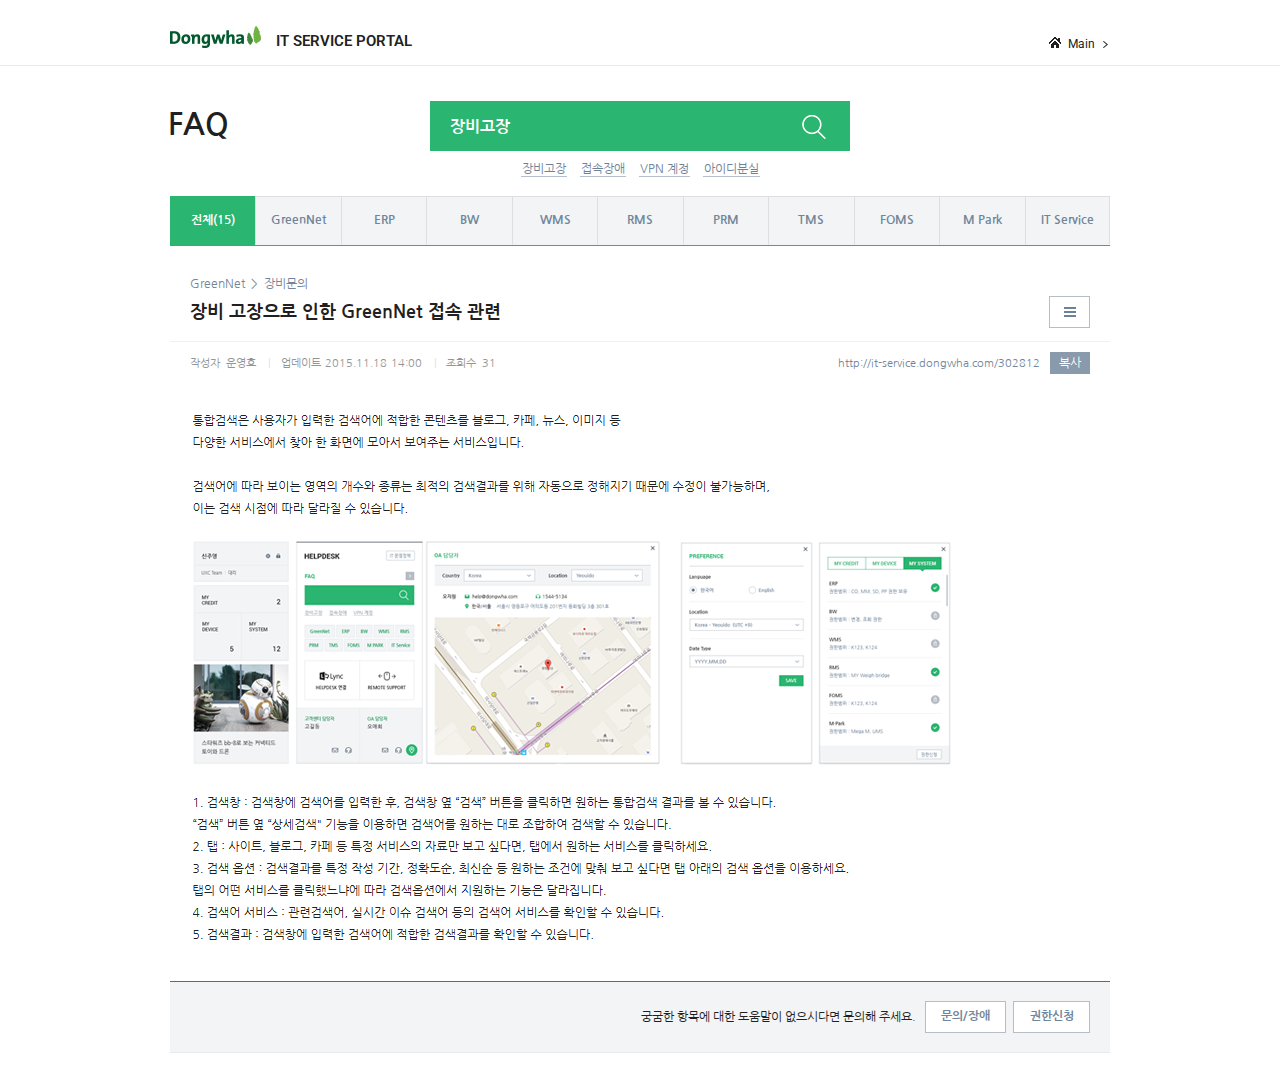
==== commit 06fe517f: "사이즈 수정" ====
--- a/faq.html
+++ b/faq.html
@@ -74,8 +74,8 @@
         <div class="faq_bottom">
             <p>궁굼한 항목에 대한 도움말이 없으시다면 문의해 주세요.</p>
             <div class="button_wrap">
-                <a href="from_write.html" class="button query">문의/장애</a>
-                <a href="from_write.html" class="button">권한신청</a>
+                <a href="from_write.html" class="btn query">문의/장애</a>
+                <a href="from_write.html" class="btn">권한신청</a>
             </div>
         </div>
     </div>
--- a/css/style.css
+++ b/css/style.css
@@ -4,7 +4,7 @@
 h2{font-size: 30px;margin-left: -1px;}
 h3{font-size: 14px;}
 section{margin-right: 20px;}
-.box{margin-top: 10px;box-shadow: 0 3px 3px #f5f5f5;}
+.box{margin-top: 10px;box-shadow: 0 3px #f5f5f5;}
 .en{font-family: 'Roboto',sans-serif;}
 .gray_box{background: #f2f4f6;border:1px solid #e0e3e6}
 .sub_header{display: flex;justify-content: space-between;align-items: center;}
@@ -79,17 +79,16 @@
 .section1 .my_box_wrap .my_box a{display: block; font-size: 11px;padding: 20px;}
 .section1 .my_box_wrap .my_box span{display: block;}
 .section1 .my_box_wrap .my_box span.en{font-weight: 500;}
-.section1 .my_box_wrap .my_box .num{font-size: 16px;text-align: right;padding: 23px 0 0 3px;font-weight: 500;}
+.section1 .my_box_wrap .my_box .num{font-size: 16px;text-align: right;padding: 24px 0 0 3px;font-weight: 500;}
 .section1 .my_box_wrap .my_box:hover a span{color: #2ab570;}
 
 .my_box_wrap .credit{width: 100%;height: 56px;border-bottom: 1px solid #e0e3e6;}
 .section1 .my_box_wrap .credit a{display: flex;justify-content: space-between;align-items: center;padding: 21px 20px 20px 19px;}
 .section1 .my_box_wrap .credit span{display: inline-block;}
-.section1 .my_box_wrap .credit .num{padding-top: 0;text-align: right;}
+.section1 .my_box_wrap .credit .num{padding-top: 1px;text-align: right;}
 .my_box_wrap .device,.my_box_wrap .system{width: 50%;height: 87px;}
 .section1 .my_box_wrap .device a,.section1 .my_box_wrap .system a{padding-top: 19px;}
 .my_box_wrap .device{border-right: 1px solid #e0e3e6;}
-.my_box_wrap .device .num{padding-top: 24px;}
 
 /* section 2 */
 .section2{width: 321px;box-shadow: 0 3px 3px #f5f5f5;}
@@ -154,10 +153,10 @@
 .trend_box .list_area a{display: flex;justify-content: space-between;line-height: 1;}
 .trend_box .list_area li:first-child{margin-bottom: 13px;}
 .trend_box .list_area .category{width: 50px; color: #6c8298;}
-.trend_box .list_area .content{width: 165px;}
+.trend_box .list_area .content{width: 165px;letter-spacing: .5px;word-spacing: -1.5px;}
 .content{text-overflow: ellipsis;overflow: hidden;white-space: nowrap;display: block;}
 .list_area li:hover .content{color: #2ab570;text-decoration: underline;}
-.date{font-size: 10px;color: #949494;letter-spacing: -.5px;display: block;word-spacing: .7px;}
+.date{font-size: 10px;color: #949494;letter-spacing: .1px;display: block;word-spacing: .7px;}
 
 .project_box .sub_header{margin: 2px 0 27px;}
 .list_area{padding-bottom: 4px;}
@@ -219,13 +218,13 @@
 .header .main:hover::after{background: url(../img/right_arrow_hover.png) no-repeat;}
 
 /* nav */
-.faq_search_wrap{padding:35px 0 22px;display: flex;}
+.faq_search_wrap{padding:35px 0 10px;display: flex;}
 .faq_search_wrap h2{width: 262px;padding-top: 9px;margin-left: -2px;} 
 .faq_search_wrap .search_box{text-align: center;margin-bottom: 0;position: relative;}
 .faq_search_wrap .search_box input{width: 420px;padding: 0 10px 0 20px;font-size: 16px;font-weight: 600;}
 .faq_search_wrap .search_box::after{top: 27%;right: 24px;}
-.faq_search_wrap .keywords_wrap {position: relative;left: 20%;top:11px;display: inline-flex;}
-.faq_search_wrap .keywords_wrap .keyword{line-height: 1;margin-left: 15px;}
+.faq_search_wrap .keywords_wrap {text-align: center;margin-top: 12px;}
+.faq_search_wrap .keywords_wrap .keyword{line-height: 1;margin-left: 10px;display: inline;}
 .faq_search_wrap .keywords_wrap .keyword:first-child{margin-left: 0px;}
 .faq_search_wrap .keywords_wrap .keyword a{color: #6c8298;border-bottom: 1px solid #b7c0ca;padding: 1px;}
 
@@ -237,14 +236,14 @@
 .tabs li:last-child a{border-right: 1px solid #dcdee1;}
 .tabs li.active a{background: #2ab570;color: #fff;border-color: #2ab570;}
 
-.tab_list{display: flex;flex-wrap: wrap;padding: 11px 0px 9px 20px; border-bottom: 1px solid #2ab570;}
+.tab_list{display: flex;flex-wrap: wrap;padding: 11px 0px 8px 20px; border-bottom: 1px solid #2ab570;}
 .tab_list li{width: 184px;line-height: 2.9;}
 .tab_list li a{color: #70859a;font-weight: 600;padding-left: 15px;display: inline-block;}
 .tab_list li:nth-child(1) a,.tab_list li:nth-child(6) a{padding-left: 0;}
 .tab_list li:nth-child(2) a,.tab_list li:nth-child(7) a{padding-left: 5px;}
 .tab_list li:active a{color: #2ab570;}
 .tab_list li a:hover{color: #2ab570;}
-.tab_list li a::before{content: '-';display: inline-block;margin-right: 5px;}
+.tab_list li a::before{content: '-';display: inline-block;margin-right: 5px;vertical-align: middle;}
 
 /* tbl_list */
 .tbl_list_area{margin-top: 17px;}
@@ -254,18 +253,18 @@
 .article_tit:hover{color: #2ab570;text-decoration: underline;}
 
 /* pagination */
-.pagination{display: flex;margin-top: 30px;justify-content: center;line-height: 28px;text-align: center; }
+.pagination{display: flex;margin-top: 30px;justify-content: center;line-height: 28px;text-align: center; margin-bottom: 30px;}
 .pagination .btn{width: 33px;margin-left: -1px;}
 .pagination .page_list{display: flex;margin: 0 10px;}
 .pagination .page_list .btn:hover{background: #899aac; color: #fff;border-color: #899aac;}
 .pagination .prev_area,.pagination .next_area{display: flex;}
 .pagination .btn_first{background: url(../img/go_to_first.png)no-repeat;display: block;background-position: center;margin-left: 1px;}
 .btn_first:hover{background: url(../img/go_to_first_hover.png)no-repeat;background-position: center;border-color: #899aac;background-color: #899aac;}
-.btn_prev{background: url(../img/prev_btn.png)no-repeat;width: 6px;height: 10px;display: block;background-position: center;}
+.btn_prev{background: url(../img/prev_btn.png)no-repeat;display: block;background-position: center;}
 .btn_prev:hover{background: url(../img/prev_btn_hover.png)no-repeat;background-position: center;border-color: #899aac;background-color: #899aac;}
 .pagination .btn_next{background: url(../img/next_btn.png)no-repeat;display: block;background-position: center;margin-left: 0;}
 .btn_next:hover{background: url(../img/next_btn_hover.png)no-repeat;background-position: center;border-color: #899aac;background-color: #899aac;}
-.btn_last{background: url(../img/go_to_end.png)no-repeat;width: 11px;height: 10px;display: block;background-position: center;}
+.btn_last{background: url(../img/go_to_end.png)no-repeat;display: block;background-position: center;}
 .btn_last:hover{background: url(../img/go_to_end_hover.png)no-repeat;background-color: #899aac;background-position: center;border-color: #899aac;}
 
 /* FAQ style */
@@ -293,11 +292,12 @@
 .info_left .copy{width: 40px;height: 22px;background: #899aac;color: #fff;display: inline-block;text-align: center;line-height: 20px;cursor: pointer;font-size: 12px;}
 .info_left .copy:hover{background: #b6bdc4;}
 
-.faq .contents_area{height: 568px;background: url(../img/faq_content.png)no-repeat;margin: 18px 20px 6px;background-position: left 10%;}
-
-.faq_bottom{height: 70px;border-top: 1px solid #636970;border-bottom: 1px solid #e8e9ea;background: #f2f4f6;display: flex;justify-content: flex-end;padding: 20px;align-items: center;}
-.faq_bottom .button_wrap .button{width: 75px;height: 30px;border: 1px solid #b6bdc4;display: inline-block;color: #70859a;text-align: center;line-height: 28px;background: #fff;cursor: pointer;margin-left: 4px;font-weight: 600;}
-.faq_bottom .button_wrap .button:hover{color: #2ab570;border-color: #2ab570;}
+.faq .contents_area{height: 568px;background: url(../img/faq_content.png)no-repeat;margin: 18px 20px 6px;background-position: left 10%;border-bottom: none;}
+
+.faq_bottom{height: 72px;border-top: 1px solid #636970;border-bottom: 1px solid #e8e9ea;background: #f2f4f6;display: flex;justify-content: flex-end;padding: 20px;align-items: center;margin-bottom: 30px;}
+.faq_bottom .button_wrap {margin-left: 5px;}
+.faq_bottom .button_wrap .btn{width: 75px;color: #70859a;line-height: 28px;background: #fff;margin-left: 4px;font-weight: 600;}
+.faq_bottom .button_wrap .btn:hover{color: #2ab570;}
 .faq_bottom .button_wrap .query{width: 79px;}
 
 /* IT Trends style css */
@@ -336,13 +336,11 @@
 .text_wrap{line-height: 1.8;padding-top: 2px;}
 .tit_wrap{display: flex;align-items: flex-end;}
 .tit{font-size: 18px;font-weight: 600;max-width: 600px;}
-.text_wrap .sub_num{font-size: 12px;font-weight: 600;color: #2ab570;margin-left: 5px;}
+.text_wrap .sub_num{font-size: 12px;font-weight: 600;color: #2ab570;margin-left: 5px;padding-bottom: 2px;}
 
 .text_bottom{margin-top: 10px;width: 650px;}
 .text_bottom p{text-overflow: ellipsis;overflow: hidden;display: -webkit-box;-webkit-line-clamp: 2;-webkit-box-orient: vertical;word-break: break-word;}
 .text_bottom p:last-child{margin-top: 5px;}
-
-.it_trend_wrap .pagination{margin-bottom: 30px;}
 
 /* trend_layerpop style */
 
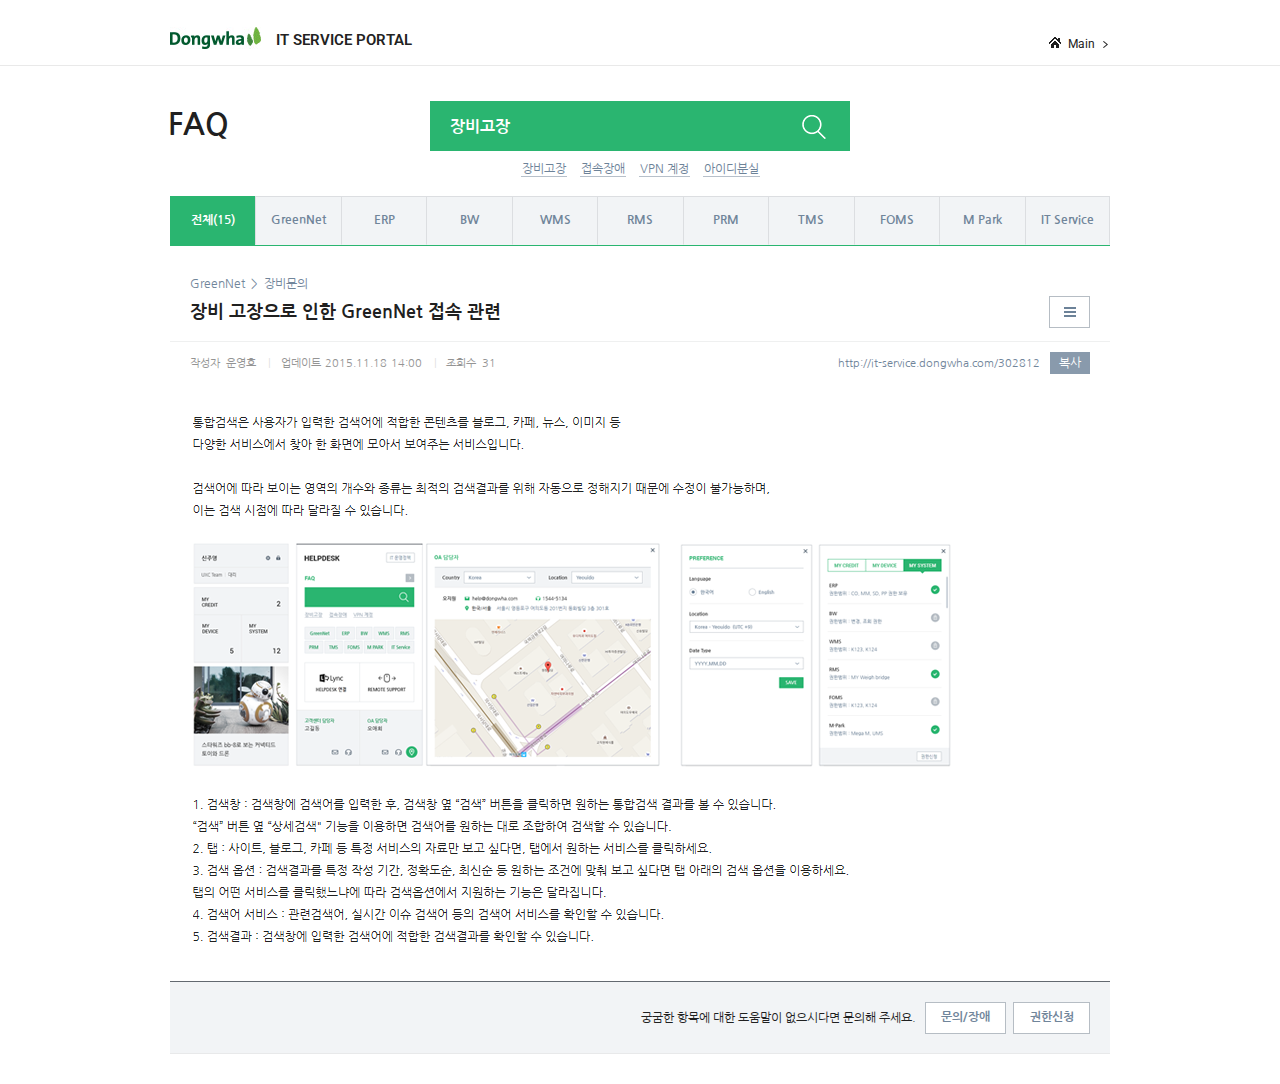
==== commit 39eb7328: "구조 수정 및 사이즈 수정" ====
--- a/faq.html
+++ b/faq.html
@@ -69,7 +69,9 @@
                     </div>
                 </div>
             </div>
-            <div class="contents_area"></div>
+            <div class="contents_area">
+                <div class="contents"></div>
+            </div>
         </div>
         <div class="faq_bottom">
             <p>궁굼한 항목에 대한 도움말이 없으시다면 문의해 주세요.</p>
--- a/css/style.css
+++ b/css/style.css
@@ -22,7 +22,7 @@
 /* header */
 header{height: 60px; line-height: 34px;display: flex;}
 h1{line-height: 27px;margin: 0 0px 0 3px;}
-.logo img{width: 91px;height: 22px;margin-top: -2px;}
+.logo img{width: 91px;height: 22px;margin-top: -1px;}
 header p{font-weight: bold;}
 h1 a .main_title{font-size: 18px; letter-spacing: 1.1 px;padding-left: 15px;}
 .main_title:after{content: '';display: inline-block;width: 1px;height: 9px;margin: 0 10px;background: #cdd1d5;}
@@ -209,7 +209,7 @@
 .header_left>a{display: flex;padding-top: 2px;line-height: 47px;}
 .header h1{margin:0 15px 0 0;line-height: 3px;padding: 26px 0 15px;}
 .header h1 a{display: inline-block; height: 100%;}
-.header .main_tit{font-size: 15px;font-weight: 600;padding: 16px 0 2px;}
+.header .main_tit{font-size: 15px;font-weight: 600;padding: 15px 0 1px;}
 .header .main{padding: 13px 2px 9px;}
 .header .main:hover{color: #2ab570;}
 .header .main::before{content: '';background: url(../img/home.png) no-repeat;width: 12px;height: 11px;display: inline-block;margin-right: 7px;}
@@ -292,9 +292,9 @@
 .info_left .copy{width: 40px;height: 22px;background: #899aac;color: #fff;display: inline-block;text-align: center;line-height: 20px;cursor: pointer;font-size: 12px;}
 .info_left .copy:hover{background: #b6bdc4;}
 
-.faq .contents_area{height: 568px;background: url(../img/faq_content.png)no-repeat;margin: 18px 20px 6px;background-position: left 10%;border-bottom: none;}
-
-.faq_bottom{height: 72px;border-top: 1px solid #636970;border-bottom: 1px solid #e8e9ea;background: #f2f4f6;display: flex;justify-content: flex-end;padding: 20px;align-items: center;margin-bottom: 30px;}
+.faq .contents_area .contents{background: url(../img/faq_content.png)no-repeat;background-position: left 10%;border-bottom: none;height: 562px;}
+
+.faq_bottom{height: 72px;border-bottom: 1px solid #e8e9ea;background: #f2f4f6;display: flex;justify-content: flex-end;padding: 20px;align-items: center;margin-bottom: 30px;}
 .faq_bottom .button_wrap {margin-left: 5px;}
 .faq_bottom .button_wrap .btn{width: 75px;color: #70859a;line-height: 28px;background: #fff;margin-left: 4px;font-weight: 600;}
 .faq_bottom .button_wrap .btn:hover{color: #2ab570;}
@@ -354,9 +354,9 @@
 .trend_btn .prev_next_btn .next{background: url(../img/next_btn.png)no-repeat center;margin-left: -1px;}
 .trend_btn .prev_next_btn .next:hover{background: url(../img/next_btn_hover_green.png)no-repeat center;}
 
-.layerpop_wrap .contents_area{margin-top: 11px;border-bottom: none;}
-.layerpop_wrap .contents_area img{width: 641px;height: 424px;}
-.layerpop_wrap .contents_area p{margin-top: 15px; line-height: 1.95;}
+.layerpop_wrap .contents_area{border-bottom: none;}
+.layerpop_wrap .contents_area img{width: 641px;height: 424px;margin-top: 11px;}
+.layerpop_wrap .contents_area p{margin-top: 15px;}
 .layerpop_wrap .contents_area .trend_tit_info{display: inline-block;}
 
 .contents_area .contents_bottom{margin-top: 20px;display: flex;justify-content: space-between;border-bottom: 1px solid #d3d9e0;padding-bottom: 10px;}
@@ -387,7 +387,8 @@
 .contents_bottom .right_btn .popup_overlay select{width: 308px;height: 30px;border-color: #b6bdc4;margin-bottom: 10px;font-size: 12px; color: #6c8298;} 
 .contents_bottom .right_btn .popup_overlay .button_wrap{text-align: right;}
 .contents_bottom .right_btn .popup_overlay .button{width: 60px;height: 26px;margin-left: 5px;color: #fff;display: inline-block;line-height: 26px;text-align: center;cursor: pointer;}
-.cancel{background: #c2c8ce;border: none;}
+.cancel{background: #899aac;border: none;}
+.cancel:hover{background: #c2c8ce;border: none;}
 .save{background: #2ab570;border: none;}
 
 .comments_wrap .comment{padding: 20px 0 15px;border-bottom: 1px solid #eff0f0;;line-height: 1;}
@@ -412,10 +413,10 @@
 /* From_Write FAQ */
 .head_title{padding: 44px 0 25px;}
 
-.category_box{padding: 20px 20px 18px;background: #f2f4f6;border-top: 1px solid #2ab570;border-bottom: 1px solid #e9e9e9;display: flex;justify-content: space-between;align-items: center;}
+.category_box{padding: 20px 20px;background: #f2f4f6;border-top: 1px solid #2ab570;border-bottom: 1px solid #e9e9e9;display: flex;justify-content: space-between;align-items: center;}
 .category_box .select_area{display: flex;}
 .category_box .select_box{width: 200px;height: 30px; color: #6c8298;border-color: #b6bdc4;font-size: 12px;font-weight: 600;cursor: pointer;padding: 0;margin-right: 5px;padding: 0 6px;}
-.category_box .lang_area{margin-left: 9px;display: flex;}
+.category_box .lang_area{display: flex;margin: 2px 0 0 11px;}
 .category_box .lang_area .radio_btn{width: 100px;}
 .category_box .category{width: 180px;height: 30px;border: 1px solid #b6bdc4;color: #6c8298;font-size: 12px;padding: 0 5px;}
 .category_box .more_btn{background: url(../img/more_plus.png)no-repeat center;display: inline-block;width: 39px;height: 30px;vertical-align: middle;background-color: #fff;cursor: pointer;margin-left: -4px;z-index: 6;}
@@ -438,10 +439,10 @@
 .checkbox_area label:before{background: url(../img/checkbox.png)no-repeat;content: '';width: 18px;height: 18px;display: inline-block;vertical-align: middle;padding-right: 5px;}
 .checkbox_area input:checked + label::before{background: url(../img/checkbox_check.png) no-repeat;}
 
-.btn_wrap{margin: 20px;text-align: center;}
+.btn_wrap{margin: 20px auto;text-align: center;}
 .btn_wrap .btn{width: 100px;height: 40px;color: #fff;line-height: 40px;}
 .btn_wrap .btn:hover{border-color: transparent;}
-.btn_wrap .cancel{margin-right: 10px;}
+.btn_wrap .cancel{margin-right: 6px;}
 .btn_wrap .save:hover{background: rgba(42, 181, 112,.6);}
 
 /* IT Policy Stlye CSS */
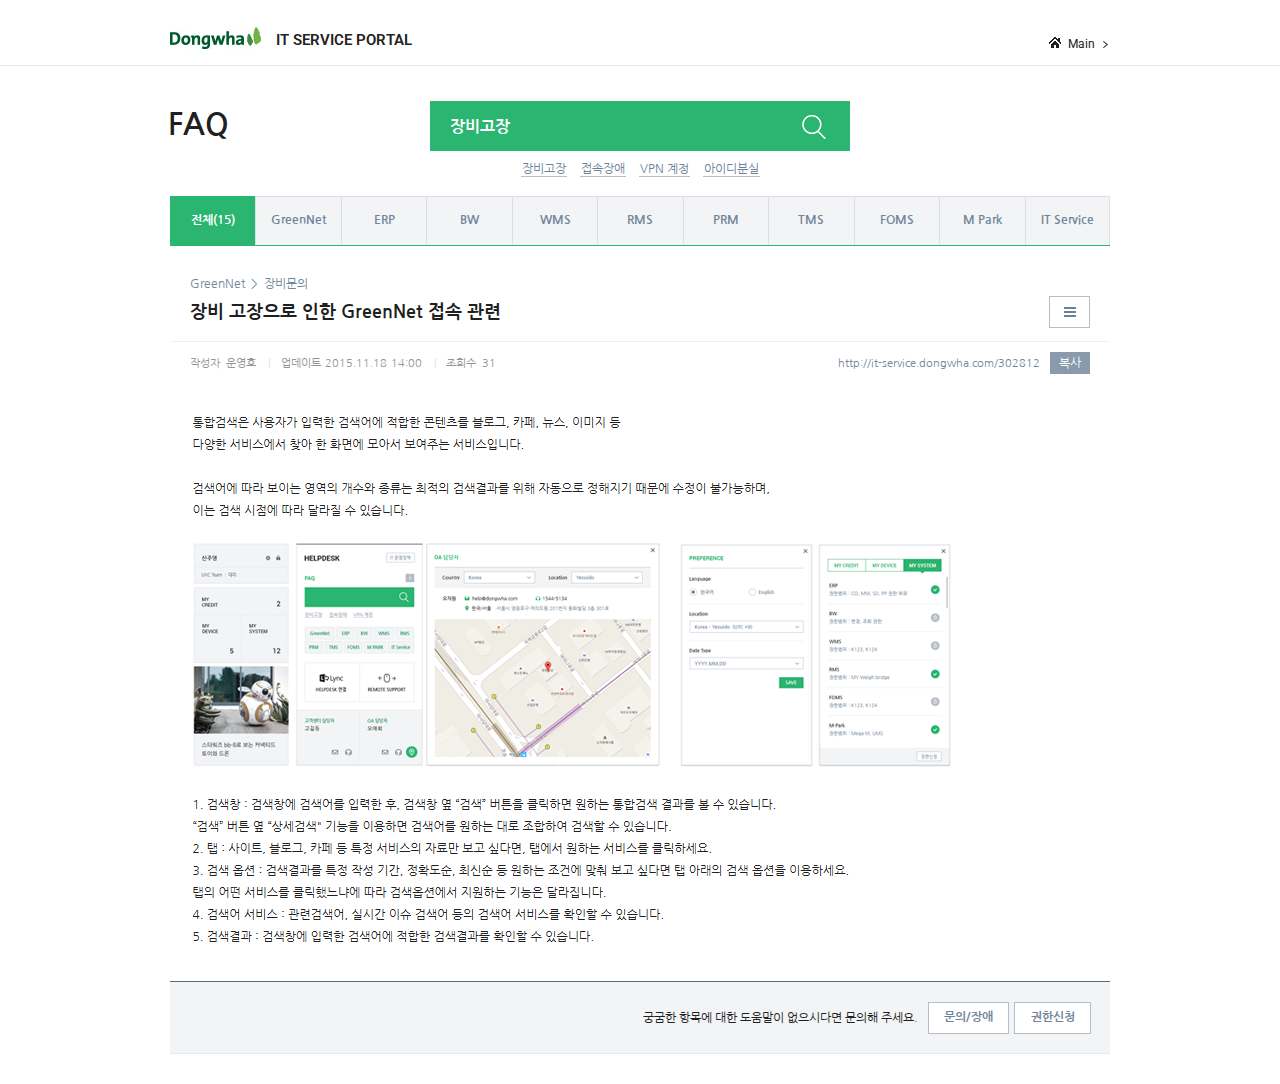
==== commit 3c58d48e: "사이즈 및  태그/구조 수정" ====
--- a/faq.html
+++ b/faq.html
@@ -75,7 +75,7 @@
         </div>
         <div class="faq_bottom">
             <p>궁굼한 항목에 대한 도움말이 없으시다면 문의해 주세요.</p>
-            <div class="button_wrap">
+            <div class="btn_wrap">
                 <a href="from_write.html" class="btn query">문의/장애</a>
                 <a href="from_write.html" class="btn">권한신청</a>
             </div>
--- a/css/style.css
+++ b/css/style.css
@@ -4,7 +4,7 @@
 h2{font-size: 30px;margin-left: -1px;}
 h3{font-size: 14px;}
 section{margin-right: 20px;}
-.box{margin-top: 10px;box-shadow: 0 3px #f5f5f5;}
+.box{margin-top: 10px;box-shadow: 0 2px #f5f5f5;}
 .en{font-family: 'Roboto',sans-serif;}
 .gray_box{background: #f2f4f6;border:1px solid #e0e3e6}
 .sub_header{display: flex;justify-content: space-between;align-items: center;}
@@ -12,12 +12,18 @@
 input[type="radio"],
 input[type='radio']:checked{width: 19px;height: 19px;accent-color: #6c8298;}
 textarea{padding: 10px;font-size: 12px;line-height: 1.7;}
-.btn{border: 1px solid #b6bdc4;display: inline-block;width:38px;height: 30px;text-align: center;line-height: 30px;}
-.btn:hover{border-color: #2ab570;}
-.ham{background: url(../img/ham_btn.png)no-repeat center;width: 39px; height: 30px;}
-.ham:hover{background: url(../img/ham_hover.png)no-repeat center;}
+.btn{border: 1px solid #b6bdc4;display: inline-block;width:38px;height: 30px;text-align: center;line-height: 30px;background-position: center;background-repeat: no-repeat;margin-left: 5px;}
+.btn:hover{border-color: #2ab570;background-position: center;background-repeat: no-repeat;}
+.ham{background-image: url(../img/ham_btn.png);width: 39px; height: 30px;}
+.ham:hover{background-image: url(../img/ham_hover.png);}
 .txt_hover:hover{color: #2ab570;}
 button{border: none;}
+.edit{background-image: url(../img/edit_icon.png);background-color: #fff;}
+.edit:hover{background-image: url(../img/edit_icon_hover.png);}
+.close{background-image: url(../img/close_icon.png);display: inline-block;background-color: #fff;}
+.close:hover{background-image: url(../img/close_icon_hover.png);}
+.write{background-image: url(../img/write_icon.png);}
+.write:hover{background-image: url(../img/write_icon_hover.png);}
 
 /* header */
 header{height: 60px; line-height: 34px;display: flex;}
@@ -63,13 +69,12 @@
 .request_list .strong p{font-size: 10px; color: #2ab570;}
 .request_list .strong .do_area {margin-top: 7px;cursor: pointer;}
 .request_list .strong .do_area .en{margin-left: -1px;}
-.request_list .strong .do_area:hover span,.col2:hover p{color: #2ab570;}
+.request_list .strong .do_area:hover span,.col2:hover p,.list_box .text_area div:hover{color: #2ab570;}
 .request_list .strong .do_area span:nth-child(2){text-align: right;margin-top: 27px;}
 .request_list .list_box:nth-child(1),.request_list .list_box:nth-child(3){border-right: none;}
-.request_list .list_box:nth-child(2) .text_area{margin: 12px 0 0 -1px;line-height: 1.7;}
+.request_list .list_box:nth-child(2) .text_area{margin: 13px 0 0 -1px;line-height: 1.7;}
 .request_list .list_box:nth-child(2) .text_area div{display: flex;justify-content: space-between;padding-top: 3px;}
 .request_list .list_box .text_area div{cursor: pointer;}
-.request_list .list_box .text_area div:hover{color: #2ab570;text-decoration: underline;}
 .request_list .col2{height: 36px;padding: 13px 20px;border-top: none;cursor: pointer;}
 .col2 p{color: #6c8298;position: relative;font-weight: 500;margin-left: -1px;}
 .col2 p::after{content: '';background: url(../img/right_arrow.png)no-repeat;width: 5px;height: 7px;display: inline-block;position: absolute;right: 0;top: 1px;}
@@ -91,7 +96,7 @@
 .my_box_wrap .device{border-right: 1px solid #e0e3e6;}
 
 /* section 2 */
-.section2{width: 321px;box-shadow: 0 3px 3px #f5f5f5;}
+.section2{width: 321px;box-shadow: 0 2px #f5f5f5;}
 .section2,.trend_box{border: 1px solid #cfd3d8;border-top: 2px solid #636970;margin-bottom: 3px;}
 .section2 .section_top{padding: 20px 20px 15px;}
 .help_area{display: flex; justify-content: space-between;align-items: center;margin: 1px 0 29px;} 
@@ -129,12 +134,12 @@
 .section_bottom .manager_box:nth-child(1){border-right: 1px solid #e4e4e4;}
 .manager{color: #2a9d64;font-weight: 600;margin-top: -1px;}
 .icon_area{padding: 48px 0 4px; display: flex;justify-content: flex-end;align-items: center}
-.icon_area p{margin-left: 18px;cursor: pointer;}
-.icon_area .msg{background: url(../img/msg.png) no-repeat;display: inline-block;width: 16px;height: 12px;}
+.icon_area a{margin-left: 18px; background-repeat: no-repeat;display: inline-block;}
+.icon_area .msg{background-image: url(../img/msg.png);width: 16px;height: 12px;}
 .icon_area .msg:hover{background: url(../img/msg_hover.png)no-repeat;}
-.icon_area .headphone{background: url(../img/headphone.png) no-repeat;display: inline-block;width: 16px;height: 16px;}
+.icon_area .headphone{background-image: url(../img/headphone.png);width: 16px;height: 16px;}
 .icon_area .headphone:hover{background: url(../img/headphone_hover.png)no-repeat;}
-.icon_area .locate{background: url(../img//locate.png) no-repeat;display: inline-block;width: 13px;height: 17px;}
+.icon_area .locate{background-image: url(../img//locate.png);width: 13px;height: 17px;}
 .icon_area .locate:hover{background: url(../img/locate_hover.png)no-repeat;}
 
 /* section 3 */
@@ -142,7 +147,7 @@
 .project_box{border: 1px solid #cfd3d8;}
 .section3 .sub_header{margin: 1px 0 18px;}
 .trend_box .img_wrap{width: 278px; height: 165px;position: relative;overflow: hidden;margin-bottom: 17px;cursor: pointer;}
-.trend_box .img_wrap:hover .img_content .txt{color: #2ab570;text-decoration: underline;}
+.trend_box .img_wrap:hover .img_content .txt{color: #2ab570;}
 .trend_box .img_wrap>div{position: absolute;}
 .trend_box .img_wrap .img_area{background: url(../img/trend_img.png) no-repeat;width: 100%;height: 100%;background-position: top 10% left 71%;background-size: inherit;}
 .trend_box .img_wrap .img_content{height: 60px;width: 100%; background: rgba(0,0,0,.5);bottom: 0;padding: 14px 15px 15px;line-height: 1.3;}
@@ -155,7 +160,7 @@
 .trend_box .list_area .category{width: 50px; color: #6c8298;}
 .trend_box .list_area .content{width: 165px;letter-spacing: .5px;word-spacing: -1.5px;}
 .content{text-overflow: ellipsis;overflow: hidden;white-space: nowrap;display: block;}
-.list_area li:hover .content{color: #2ab570;text-decoration: underline;}
+.list_area li:hover .content{color: #2ab570;}
 .date{font-size: 10px;color: #949494;letter-spacing: .1px;display: block;word-spacing: .7px;}
 
 .project_box .sub_header{margin: 2px 0 27px;}
@@ -241,7 +246,7 @@
 .tab_list li a{color: #70859a;font-weight: 600;padding-left: 15px;display: inline-block;}
 .tab_list li:nth-child(1) a,.tab_list li:nth-child(6) a{padding-left: 0;}
 .tab_list li:nth-child(2) a,.tab_list li:nth-child(7) a{padding-left: 5px;}
-.tab_list li:active a{color: #2ab570;}
+.tab_list li.active a{color: #2ab570;}
 .tab_list li a:hover{color: #2ab570;}
 .tab_list li a::before{content: '-';display: inline-block;margin-right: 5px;vertical-align: middle;}
 
@@ -250,22 +255,23 @@
 .article_list li{border-bottom: 1px solid #e9e9e9;display: flex;padding: 14px 20px;}
 .categorize{width: 24%; color: #70859a;text-overflow: ellipsis;overflow: hidden;white-space: nowrap;word-spacing: 2.9px;}
 .article_tit{width: 70%;text-overflow: ellipsis;overflow: hidden;white-space: nowrap;}
-.article_tit:hover{color: #2ab570;text-decoration: underline;}
+.article_tit:hover{color: #2ab570;}
 
 /* pagination */
 .pagination{display: flex;margin-top: 30px;justify-content: center;line-height: 28px;text-align: center; margin-bottom: 30px;}
-.pagination .btn{width: 33px;margin-left: -1px;}
+.pagination .btn{width: 33px;margin-left: -1px;background-position: center;background-repeat: no-repeat;}
+.pagination .btn:hover{background-position: center;background-repeat: no-repeat;border-color: #899aac;background-color: #899aac;}
 .pagination .page_list{display: flex;margin: 0 10px;}
 .pagination .page_list .btn:hover{background: #899aac; color: #fff;border-color: #899aac;}
 .pagination .prev_area,.pagination .next_area{display: flex;}
-.pagination .btn_first{background: url(../img/go_to_first.png)no-repeat;display: block;background-position: center;margin-left: 1px;}
-.btn_first:hover{background: url(../img/go_to_first_hover.png)no-repeat;background-position: center;border-color: #899aac;background-color: #899aac;}
-.btn_prev{background: url(../img/prev_btn.png)no-repeat;display: block;background-position: center;}
-.btn_prev:hover{background: url(../img/prev_btn_hover.png)no-repeat;background-position: center;border-color: #899aac;background-color: #899aac;}
-.pagination .btn_next{background: url(../img/next_btn.png)no-repeat;display: block;background-position: center;margin-left: 0;}
-.btn_next:hover{background: url(../img/next_btn_hover.png)no-repeat;background-position: center;border-color: #899aac;background-color: #899aac;}
-.btn_last{background: url(../img/go_to_end.png)no-repeat;display: block;background-position: center;}
-.btn_last:hover{background: url(../img/go_to_end_hover.png)no-repeat;background-color: #899aac;background-position: center;border-color: #899aac;}
+.pagination .btn_first{background-image: url(../img/go_to_first.png);margin-left: 1px;}
+.btn_first:hover{background-image: url(../img/go_to_first_hover.png);margin-left: 1px;}
+.btn_prev{background-image: url(../img/prev_btn.png);}
+.btn_prev:hover{background-image: url(../img/prev_btn_hover.png);}
+.btn_next{background-image: url(../img/next_btn.png);}
+.btn_next:hover{background-image: url(../img/next_btn_hover.png);}
+.btn_last{background-image: url(../img/go_to_end.png);}
+.btn_last:hover{background-image: url(../img/go_to_end_hover.png);}
 
 /* FAQ style */
 .faq{position: relative;}
@@ -288,17 +294,19 @@
 .info_area span:last-child::after{content:'';display: none;}
 
 .info_left .url{font-size: 11px;color: #70859a;margin-right: 7px;}
-.url:hover{text-decoration: underline;}
+.url:hover{color: #2ab570;}
 .info_left .copy{width: 40px;height: 22px;background: #899aac;color: #fff;display: inline-block;text-align: center;line-height: 20px;cursor: pointer;font-size: 12px;}
 .info_left .copy:hover{background: #b6bdc4;}
 
+.contents_area{padding: 20px 20px 10px;line-height: 1.95;border-bottom: 1px solid #636970;}
+.contents_area p{padding-top: 5px;}
 .faq .contents_area .contents{background: url(../img/faq_content.png)no-repeat;background-position: left 10%;border-bottom: none;height: 562px;}
 
 .faq_bottom{height: 72px;border-bottom: 1px solid #e8e9ea;background: #f2f4f6;display: flex;justify-content: flex-end;padding: 20px;align-items: center;margin-bottom: 30px;}
-.faq_bottom .button_wrap {margin-left: 5px;}
-.faq_bottom .button_wrap .btn{width: 75px;color: #70859a;line-height: 28px;background: #fff;margin-left: 4px;font-weight: 600;}
-.faq_bottom .button_wrap .btn:hover{color: #2ab570;}
-.faq_bottom .button_wrap .query{width: 79px;}
+.faq_bottom .btn_wrap {margin-left: 5px;padding: 0;}
+.faq_bottom .btn_wrap .btn{width: 75px;color: #70859a;line-height: 28px;background: #fff;font-weight: 600;}
+.faq_bottom .btn_wrap .btn:hover{color: #2ab570;}
+.faq_bottom .btn_wrap .query{width: 79px;}
 
 /* IT Trends style css */
 h2.it_trend{margin-top: 24px; padding: 20px 0 16px;}
@@ -344,52 +352,54 @@
 
 /* trend_layerpop style */
 
-/* trend_btn */
-.trend_btn{display: flex;padding: 24px 0 10px; margin-right: -1px;align-content: flex-start;}
-.trend_btn .write{background: url(../img/write_icon.png)no-repeat center;}
-.trend_btn .write:hover{background: url(../img/write_icon_hover.png) no-repeat center;}
-.trend_btn .prev_next_btn{margin: 0 5px;display: flex;}
-.trend_btn .prev_next_btn .prev{background: url(../img/prev_btn.png)no-repeat center;}
-.trend_btn .prev_next_btn .prev:hover{background: url(../img/prev_btn_hover_green.png)no-repeat center;z-index: 5;}
-.trend_btn .prev_next_btn .next{background: url(../img/next_btn.png)no-repeat center;margin-left: -1px;}
-.trend_btn .prev_next_btn .next:hover{background: url(../img/next_btn_hover_green.png)no-repeat center;}
+/* btn_wrap */
+.btn_wrap{display: flex;padding: 24px 0 10px; margin-right: -1px;align-content: flex-start;}
+
+.btn_wrap .prev_next_btn{margin: 0 5px;display: flex;}
+.btn_wrap .prev_next_btn .prev{background: url(../img/prev_btn.png)no-repeat center;}
+.btn_wrap .prev_next_btn .prev:hover{background: url(../img/prev_btn_hover_green.png)no-repeat center;z-index: 5;}
+.btn_wrap .prev_next_btn .next{background: url(../img/next_btn.png)no-repeat center;margin-left: -1px;}
+.btn_wrap .prev_next_btn .next:hover{background: url(../img/next_btn_hover_green.png)no-repeat center;}
+.btn_wrap.right{justify-content: flex-end;padding-top: 13px;margin: 0 20px 30px 0;}
 
 .layerpop_wrap .contents_area{border-bottom: none;}
 .layerpop_wrap .contents_area img{width: 641px;height: 424px;margin-top: 11px;}
 .layerpop_wrap .contents_area p{margin-top: 15px;}
 .layerpop_wrap .contents_area .trend_tit_info{display: inline-block;}
 
-.contents_area .contents_bottom{margin-top: 20px;display: flex;justify-content: space-between;border-bottom: 1px solid #d3d9e0;padding-bottom: 10px;}
-.contents_bottom .left_btn{display: flex; padding-left: 1px;}
-.contents_bottom .left_btn .checkbox_wrap{width: 65px;height: 30px; border: 1px solid #dadee1;text-align: center;margin-right: 5px;}
-.contents_bottom .left_btn .checkbox_wrap:hover{border-color: #2ab570;}
-.contents_bottom .left_btn .comments{margin-right: 5px;}
-.contents_bottom .left_btn .comments::before{content: '';background: url(../img/comment_icon.png)no-repeat;width: 16px;height: 13px;display: inline-block;vertical-align: middle;margin:0 6px 0 4px;}
-.contents_bottom .left_btn input[type="checkbox"]{display: none;width: 15px;height: 12px;width: 65px;border: 1px solid #dadee1;height: 30px;text-align: center;}
-.contents_bottom .left_btn label{line-height: 28px;display: block;cursor: pointer;margin: 0;}
-.contents_bottom .left_btn label.like::before{content: '';background: url(../img/heart_gray.png)no-repeat;width: 15px;height: 12px;display: inline-block;margin:0 6px 0 -1px;vertical-align: middle;}
-.contents_bottom .left_btn input:checked + label.like::before{content: '';background: url(../img/heart.png)no-repeat;display: inline-block;}
-
-.contents_bottom .right_btn{display: flex;position: relative;}
-.contents_bottom .right_btn .btn{margin-left: 5px;}
-.contents_bottom .right_btn .btn:hover{color: #2ab570;}
-.contents_bottom .right_btn .copy{background: url(../img/copy.png) no-repeat;background-position: center;}
-.contents_bottom .right_btn .copy:hover{background: url(../img/copy_hover.png) no-repeat;background-position: center;}
-.contents_bottom .right_btn .copy_popup{position: relative;}
-.contents_bottom .right_btn .copy_popup:hover .balloon{display: block;}
+.end{margin-top: 20px;justify-content: space-between;border-bottom: 1px solid #d3d9e0;padding-bottom: 10px;position: relative;padding: 18px 2px 10px 0;display: flex;}
+.end .left_btn{display: flex; padding-left: 1px;}
+.end .left_btn .checkbox_wrap{width: 65px; border: 1px solid #dadee1;text-align: center;margin-right: 5px;}
+.end .left_btn .checkbox_wrap:hover{border-color: #2ab570;}
+.end .left_btn .comments{margin-right: 5px;}
+.end .left_btn .comments::before{content: '';background: url(../img/comment_icon.png)no-repeat;width: 16px;height: 13px;display: inline-block;vertical-align: middle;margin:0 6px 0 4px;}
+.end .left_btn input[type="checkbox"]{display: none;width: 15px;height: 12px;width: 65px;border: 1px solid #dadee1;height: 30px;text-align: center;}
+.end .left_btn label{line-height: 28px;display: block;cursor: pointer;margin: 0;}
+.end .left_btn label.like::before{content: '';background: url(../img/heart_gray.png)no-repeat;width: 15px;height: 12px;display: inline-block;margin:0 6px 0 -1px;vertical-align: middle;}
+.end .left_btn input:checked + label.like::before{content: '';background: url(../img/heart.png)no-repeat;display: inline-block;}
+
+.end .btn_wrap {position: relative;padding: 0;}
+.end .btn_wrap button{width: 40px;height: 32px;}
+.end .btn_wrap .copy_btn{background: url(../img/copy.png) no-repeat;background-position: center;}
+.end .btn_wrap .copy_btn:hover{background: url(../img/copy_hover.png) no-repeat;background-position: center;}
+.end .btn_wrap .copy_popup{position: relative;}
+.end .btn_wrap .copy_popup:hover .balloon{display: block;}
 
 /* copy_pop open */
-.contents_bottom .right_btn .popup_overlay{visibility: hidden; width: 348px;height: 148px;background: #f2f4f6;border: 1px solid #afb5bb;position: absolute;bottom: 45px;right: 0px;padding: 20px;}
-.contents_bottom .right_btn .popup_overlay::after{position: absolute;border-top: 7px solid #f2f4f6;border-left: 7px solid transparent; border-right: 7px solid transparent; border-bottom: 0px solid transparent;content: "";top: 146px;left: 232px;}
-.contents_bottom .right_btn .popup_overlay::before{position: absolute;border-top: 7px solid #afb5bb;border-left: 7px solid transparent; border-right: 7px solid transparent; border-bottom: 0px solid transparent;content: "";top: 147px;left: 232px;}
-.contents_bottom .right_btn .popup_overlay.active,.contents_bottom .right_btn .popup_content.active{visibility: visible;}
-.contents_bottom .right_btn .popup_content{visibility: hidden;}
-.contents_bottom .right_btn .popup_overlay select{width: 308px;height: 30px;border-color: #b6bdc4;margin-bottom: 10px;font-size: 12px; color: #6c8298;} 
-.contents_bottom .right_btn .popup_overlay .button_wrap{text-align: right;}
-.contents_bottom .right_btn .popup_overlay .button{width: 60px;height: 26px;margin-left: 5px;color: #fff;display: inline-block;line-height: 26px;text-align: center;cursor: pointer;}
-.cancel{background: #899aac;border: none;}
-.cancel:hover{background: #c2c8ce;border: none;}
-.save{background: #2ab570;border: none;}
+.end .btn_wrap .popup_overlay{visibility: hidden; width: 348px;height: 148px;background: #f2f4f6;border: 1px solid #afb5bb;position: absolute;bottom: 45px;right: 0px;padding: 20px;}
+.end .btn_wrap .popup_overlay::after{position: absolute;border-top: 7px solid #f2f4f6;border-left: 7px solid transparent; border-right: 7px solid transparent; border-bottom: 0px solid transparent;content: "";top: 146px;left: 232px;}
+.end .btn_wrap .popup_overlay::before{position: absolute;border-top: 7px solid #afb5bb;border-left: 7px solid transparent; border-right: 7px solid transparent; border-bottom: 0px solid transparent;content: "";top: 147px;left: 232px;}
+.end .btn_wrap .popup_overlay.active,.end .btn_wrap .popup_content.active{visibility: visible;}
+.end .btn_wrap .popup_content{visibility: hidden;}
+.end .btn_wrap .popup_overlay select{width: 308px;height: 30px;border-color: #b6bdc4;margin-bottom: 10px;font-size: 12px; color: #6c8298;} 
+.end .btn_wrap .popup_overlay .button_wrap{text-align: right;}
+.end .btn_wrap .popup_overlay .button{width: 60px;height: 26px;}
+
+.button_wrap .button{color: #fff;line-height: 25px;text-align: center;cursor: pointer;font-size: 12px;}
+.button_wrap button.cancel{background: #899aac;border: none;}
+.button_wrap button.cancel:hover{background: #c2c8ce;border: none;}
+.button_wrap button.save{background: #2ab570;border: none;}
+.button_wrap button.save:hover{background: rgba(42, 181, 112,.6);}
 
 .comments_wrap .comment{padding: 20px 0 15px;border-bottom: 1px solid #eff0f0;;line-height: 1;}
 .comments_wrap .comment:last-child{border-bottom: none;}
@@ -406,9 +416,6 @@
 .writing_area .name{margin-top: 0;padding-right: 18px;width:53px;}
 .writing_area .save_btn{width: 85px;height: 80px;background: #899aac;color: #fff;font-weight: 600;text-align: center;line-height: 80px;cursor: pointer;}
 .writing_area .save_btn:hover{background: #2ab570;}
-
-.trend_btn2{justify-content: flex-end;padding-top: 13px;margin: 0 20px 30px 0;}
-.trend_btn2 .ham{margin-top: 0;}
 
 /* From_Write FAQ */
 .head_title{padding: 44px 0 25px;}
@@ -439,28 +446,20 @@
 .checkbox_area label:before{background: url(../img/checkbox.png)no-repeat;content: '';width: 18px;height: 18px;display: inline-block;vertical-align: middle;padding-right: 5px;}
 .checkbox_area input:checked + label::before{background: url(../img/checkbox_check.png) no-repeat;}
 
-.btn_wrap{margin: 20px auto;text-align: center;}
-.btn_wrap .btn{width: 100px;height: 40px;color: #fff;line-height: 40px;}
-.btn_wrap .btn:hover{border-color: transparent;}
-.btn_wrap .cancel{margin-right: 6px;}
-.btn_wrap .save:hover{background: rgba(42, 181, 112,.6);}
+.form_write .button_wrap{margin: 20px auto;text-align: center;}
+.form_write .button_wrap .button{width: 100px;height: 40px;line-height: 40px;}
+.form_write .button_wrap .cancel{margin-right: 6px;}
 
 /* IT Policy Stlye CSS */
 .itpolicy_wrap h2,.software_download_wrap h2{padding-bottom: 16px;}
-.policy_contents_wrap{padding: 20px;border-bottom: 1px solid #636970;margin-bottom: 20px;}
-.policy_contents_wrap h4{font-size: 18px;padding: 10px 0 30px;}
-.policy_content{padding-bottom: 18px;}
+.itpolicy_wrap .contents_area{margin-bottom: 20px; padding-bottom: 10px;}
+.itpolicy_wrap .contents_area h4{font-size: 18px;padding: 10px 0 30px;}
+.itpolicy_wrap .contents_area .contents{padding-bottom: 18px;}
 
 /* Software Download CSS */
-.contents_area{padding: 20px 20px 10px;line-height: 1.95;border-bottom: 1px solid #636970;}
-.contents_area p{padding-top: 5px;}
 .software_download_wrap .contents_area .contents{padding-top: 8px;}
 
-.software_download_wrap .url{color: #2ab570;display: inline-block;margin: 31px 2px 0;}
-.software_download_wrap .url:before{background: url(../img/dowload_hover.png)no-repeat;display: inline-block;width: 11px;height: 11px;content: "";margin-right: 9px;vertical-align: middle;}
-
-.software_download_wrap .contents_bottom{justify-content: flex-end;padding: 6px 0 0px;border-bottom: none;}
-.software_download_wrap .contents_bottom .edit{background: url(../img/edit_icon.png) no-repeat;background-position: center;}
-.software_download_wrap .contents_bottom .edit:hover{background: url(../img/edit_icon_hover.png)no-repeat center;}
-.software_download_wrap .contents_bottom .close{background: url(../img/close_icon.png)no-repeat;display: inline-block;background-position: center;}
-.software_download_wrap .contents_bottom .close:hover{background: url(../img/close_icon_hover.png)no-repeat center;}+.software_download_wrap .download_wrap{margin: 31px 2px 0;}
+.software_download_wrap .url{color: #2ab570;display: inline-block;}
+.software_download_wrap .url:before{background-image: url(../img/dowload_hover.png);display: inline-block;width: 11px;height: 11px;content: "";margin-right: 9px;vertical-align: middle;}
+.software_download_wrap .end{border-bottom: none;margin-top: 8px;padding-bottom: 0;}